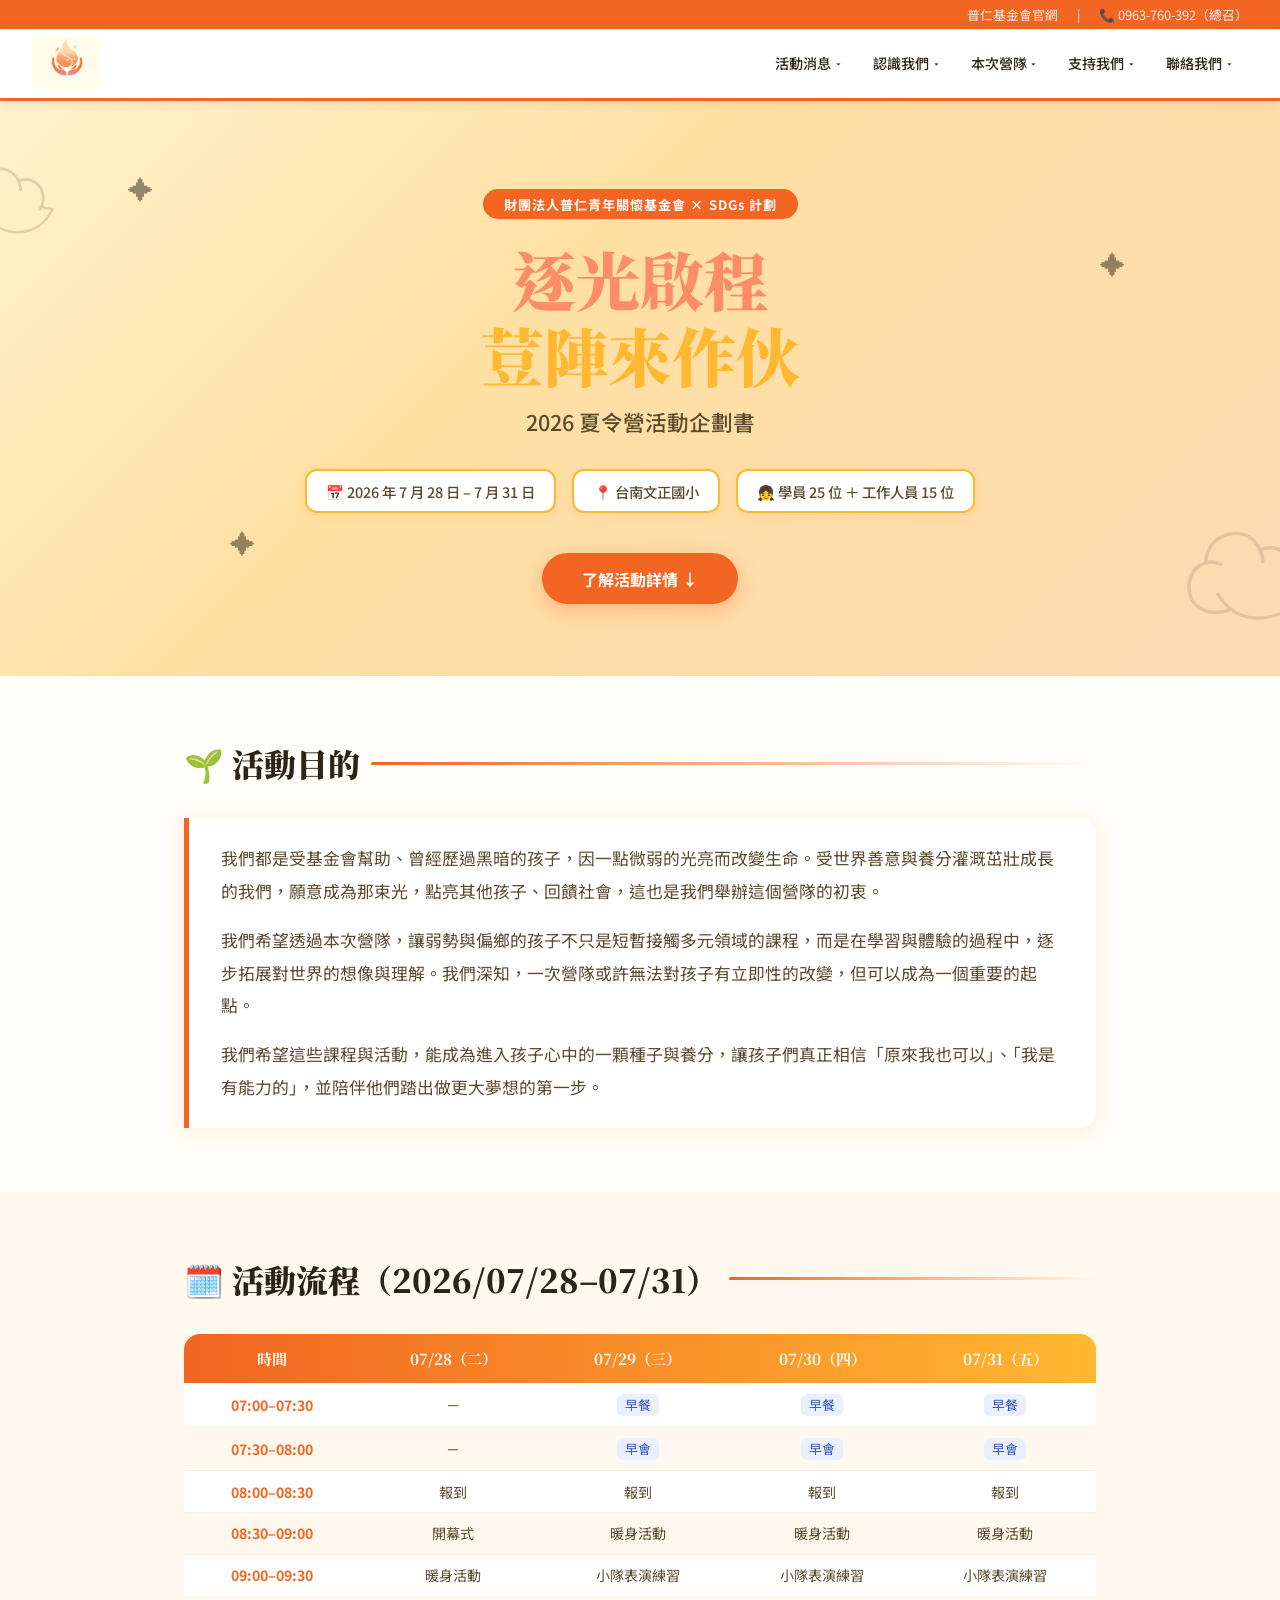
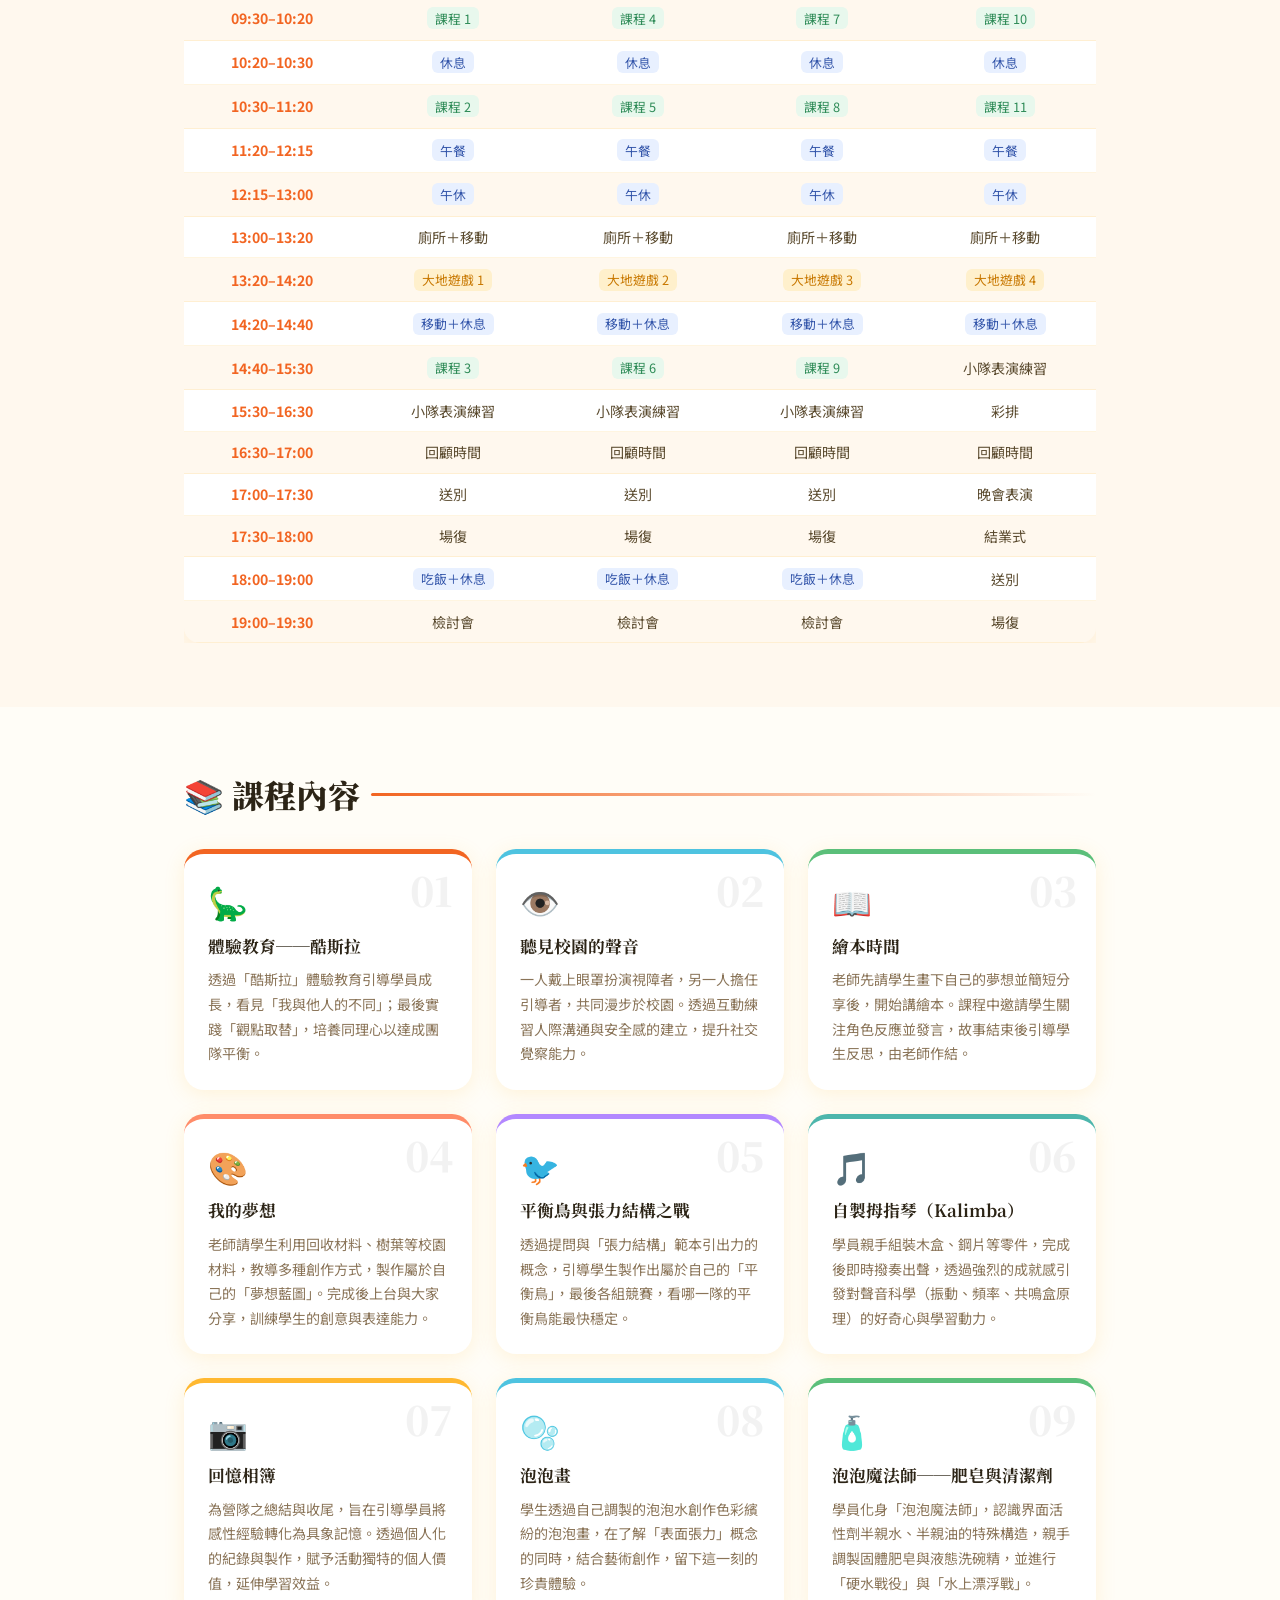
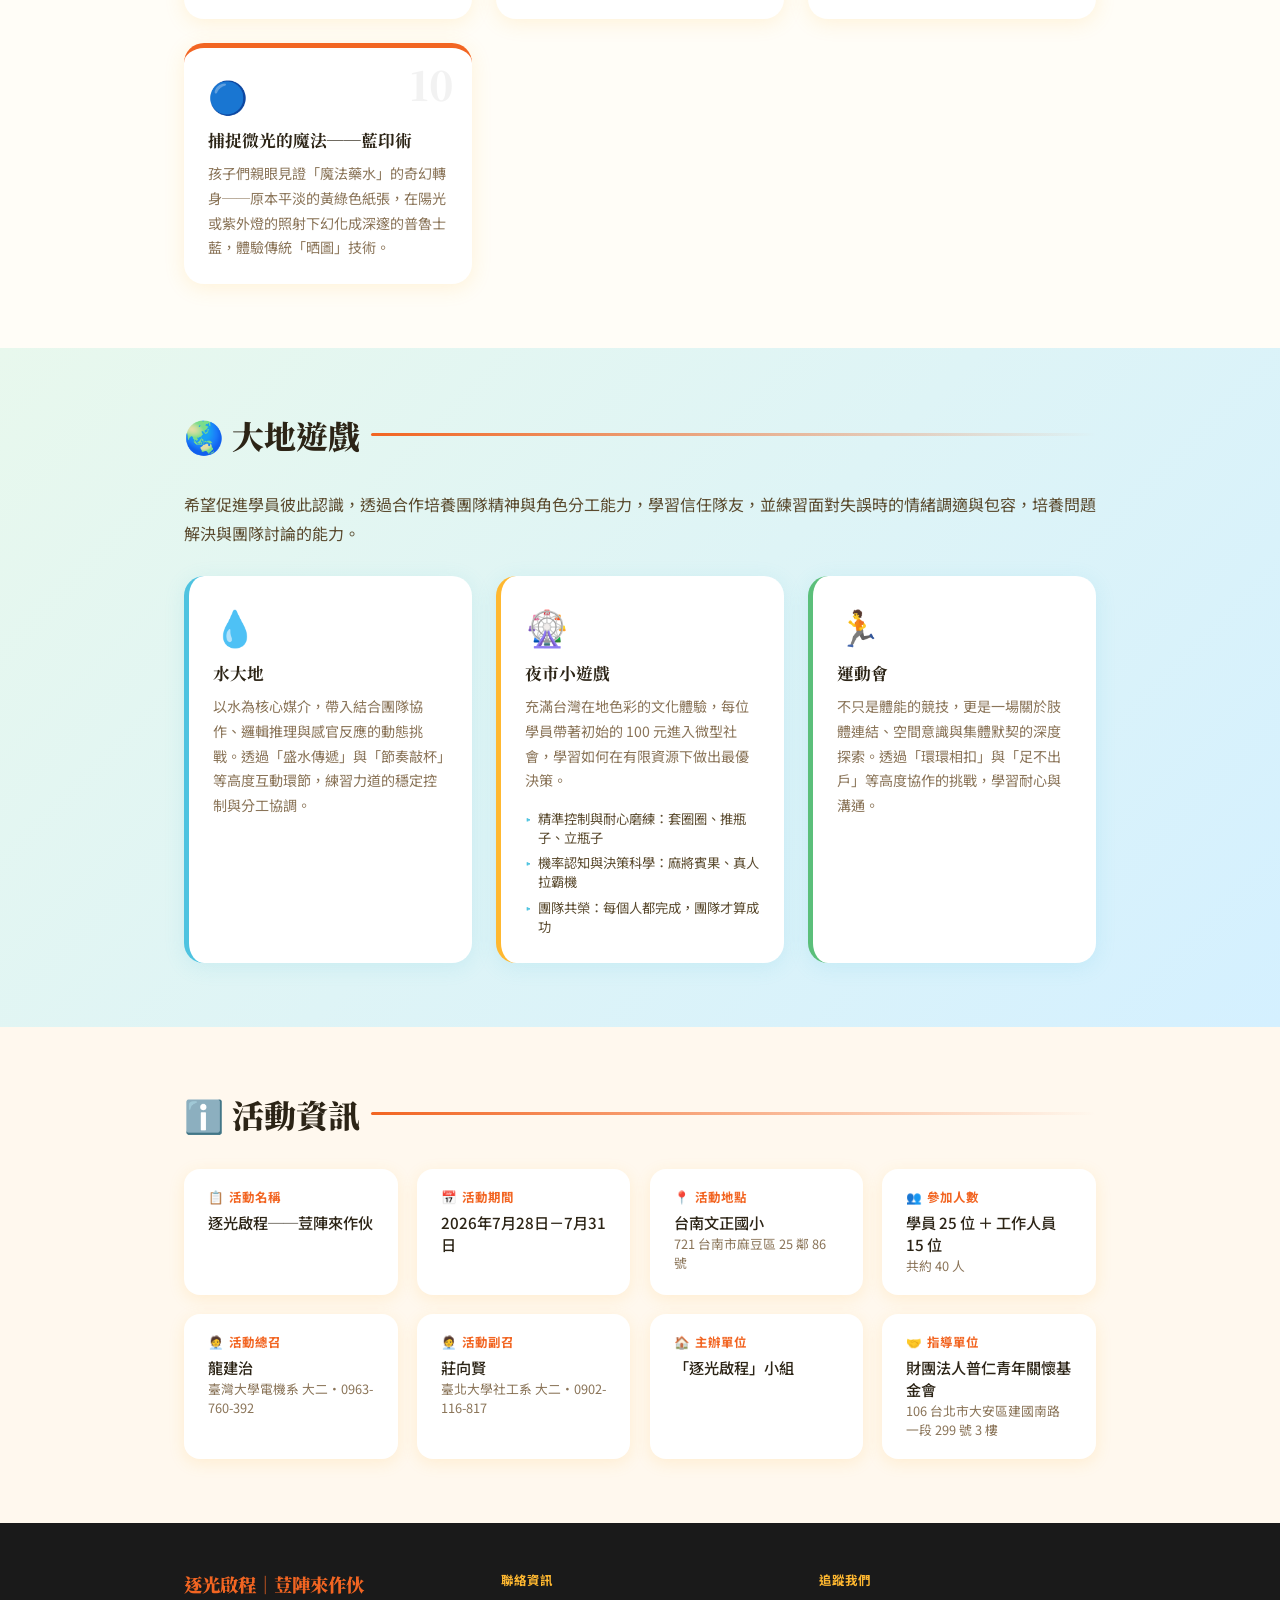
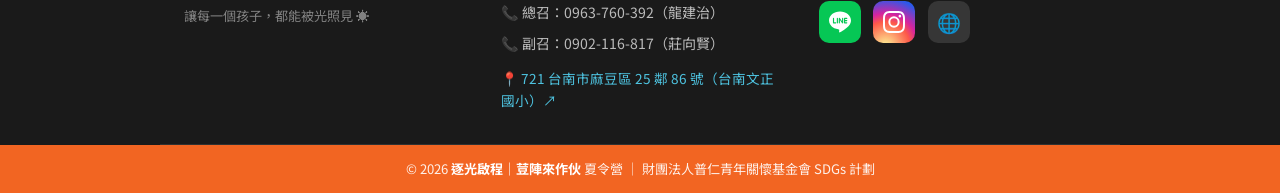
==== index.html @ fd245e62 "Update index.html" ====
<!DOCTYPE html>
<html lang="zh-TW">
<head>
  <meta charset="UTF-8" />
  <meta name="viewport" content="width=device-width, initial-scale=1.0" />
  <title>逐光啟程｜荳陣來作伙 夏令營 2026</title>
  <link href="https://fonts.googleapis.com/css2?family=Noto+Serif+TC:wght@400;700;900&family=Noto+Sans+TC:wght@400;500;700&display=swap" rel="stylesheet" />
  <style>
    :root {
      --sun: #FFB830;
      --sky: #4EC3E0;
      --leaf: #5BBF7A;
      --peach: #FF8C69;
      --puren-orange: #F26522;
      --puren-dark: #1A1A1A;
      --cream: #FFF8EE;
      --warm-white: #FFFDF7;
      --text-dark: #2C2416;
      --text-mid: #5A4A2E;
      --text-light: #8A7458;
      --shadow: rgba(255,184,48,.15);
    }
    *, *::before, *::after { box-sizing: border-box; margin: 0; padding: 0; }
    html { scroll-behavior: smooth; }
    body { font-family: 'Noto Sans TC', sans-serif; background: var(--cream); color: var(--text-dark); overflow-x: hidden; }

    /* TOP BAR */
    .top-bar {
      background: var(--puren-orange); padding: .3rem 2rem;
      display: flex; justify-content: flex-end; align-items: center;
      gap: 1.2rem; font-size: .8rem; color: rgba(255,255,255,.9);
    }
    .top-bar a { color: rgba(255,255,255,.9); text-decoration: none; }
    .top-bar a:hover { color: #fff; text-decoration: underline; }

    /* NAV */
    nav {
      position: sticky; top: 0; z-index: 200;
      background: rgba(255,255,255,.97); backdrop-filter: blur(8px);
      border-bottom: 3px solid var(--puren-orange);
      padding: 0 2rem;
      display: flex; align-items: center; justify-content: space-between;
      height: 72px; box-shadow: 0 2px 12px rgba(0,0,0,.08);
    }
    .nav-logo {
      display: flex; align-items: center; gap: .8rem;
      text-decoration: none; flex-shrink: 0;
    }
    .nav-logo img { height: 52px; width: auto; object-fit: contain; }
    .nav-logo-fallback {
      display: none; flex-direction: column;
    }
    .nav-logo-fallback .logo-main {
      font-family: 'Noto Serif TC', serif; font-weight: 900; font-size: 1rem;
      color: var(--puren-orange); line-height: 1.2;
    }
    .nav-logo-fallback .logo-sub { font-size: .7rem; color: var(--text-light); }

    .nav-menu { display: flex; list-style: none; gap: 0; height: 72px; }
    .nav-menu > li { position: relative; display: flex; align-items: center; }
    .nav-menu > li > a,
    .nav-menu > li > span {
      display: flex; align-items: center; gap: .3rem;
      padding: 0 1rem; height: 100%;
      text-decoration: none; color: var(--text-dark);
      font-size: .88rem; font-weight: 500; white-space: nowrap; cursor: pointer;
      transition: color .2s; border-bottom: 3px solid transparent; margin-bottom: -3px;
    }
    .nav-menu > li > a:hover,
    .nav-menu > li:hover > a,
    .nav-menu > li:hover > span { color: var(--puren-orange); border-bottom-color: var(--puren-orange); }
    .caret { font-size: .6rem; transition: transform .2s; }
    .nav-menu > li:hover > span .caret { transform: rotate(180deg); }

    .dropdown {
      position: absolute; top: 100%; left: 0;
      background: #fff; border-top: 3px solid var(--puren-orange);
      border-radius: 0 0 10px 10px;
      box-shadow: 0 8px 24px rgba(0,0,0,.12);
      min-width: 160px;
      opacity: 0; pointer-events: none;
      transform: translateY(-6px);
      transition: opacity .2s, transform .2s; z-index: 300;
    }
    .nav-menu > li:hover .dropdown { opacity: 1; pointer-events: auto; transform: translateY(0); }
    .dropdown a {
      display: block; padding: .7rem 1.2rem;
      font-size: .85rem; color: var(--text-mid);
      text-decoration: none; white-space: nowrap;
      border-left: 3px solid transparent;
      transition: background .15s, color .15s, border-color .15s;
    }
    .dropdown a:hover { background: #FFF3E8; color: var(--puren-orange); border-left-color: var(--puren-orange); }

    .hamburger { display: none; flex-direction: column; gap: 5px; cursor: pointer; padding: .5rem; }
    .hamburger span { display: block; width: 24px; height: 2px; background: var(--text-dark); border-radius: 2px; }

    /* HERO */
    .hero {
      position: relative; overflow: hidden;
      background: linear-gradient(135deg, #FFF3CC 0%, #FFE0A3 40%, #FFDAB3 100%);
      padding: 5.5rem 2rem 4.5rem; text-align: center;
    }
    .hero-deco { position: absolute; pointer-events: none; }
    .cloud-l { top: 1.5rem; left: -40px; font-size: 6rem; opacity: .15; animation: float 6s ease-in-out infinite; }
    .cloud-r { bottom: 1rem; right: -30px; font-size: 8rem; opacity: .12; animation: float 8s ease-in-out infinite reverse; }
    .star { position: absolute; font-size: 1.6rem; opacity: .5; pointer-events: none; }
    .star-1 { top: 12%; left: 10%; animation: twinkle 3s ease-in-out infinite; }
    .star-2 { top: 25%; right: 12%; animation: twinkle 4s ease-in-out infinite .8s; }
    .star-3 { bottom: 20%; left: 18%; animation: twinkle 3.5s ease-in-out infinite 1.5s; }
    @keyframes float { 0%,100%{transform:translateY(0)} 50%{transform:translateY(-16px)} }
    @keyframes twinkle { 0%,100%{opacity:.5;transform:scale(1)} 50%{opacity:1;transform:scale(1.3)} }

    .hero-badge {
      display: inline-block; background: var(--puren-orange); color: #fff;
      font-size: .82rem; font-weight: 700; padding: .35rem 1.3rem;
      border-radius: 999px; letter-spacing: .08em; margin-bottom: 1.3rem;
      animation: pop-in .6s cubic-bezier(.34,1.56,.64,1) both;
    }
    @keyframes pop-in { from{opacity:0;transform:scale(.7)} to{opacity:1;transform:scale(1)} }
    .hero h1 {
      font-family: 'Noto Serif TC', serif; font-weight: 900;
      font-size: clamp(2.2rem, 6vw, 4rem); color: var(--peach); line-height: 1.2;
      animation: slide-up .7s .15s cubic-bezier(.34,1.56,.64,1) both;
    }
    .hero h1 span { color: var(--sun); }
    .hero-sub {
      margin-top: .8rem; font-size: clamp(1rem, 2.5vw, 1.35rem);
      color: var(--text-mid); font-weight: 500;
      animation: slide-up .7s .3s cubic-bezier(.34,1.56,.64,1) both;
    }
    @keyframes slide-up { from{opacity:0;transform:translateY(24px)} to{opacity:1;transform:translateY(0)} }
    .hero-meta {
      margin-top: 2rem; display: flex; flex-wrap: wrap; gap: 1rem; justify-content: center;
      animation: slide-up .7s .45s cubic-bezier(.34,1.56,.64,1) both;
    }
    .meta-chip {
      background: #fff; border: 2px solid var(--sun); border-radius: 12px;
      padding: .6rem 1.2rem; display: flex; align-items: center; gap: .5rem;
      font-size: .9rem; font-weight: 500; color: var(--text-mid);
      box-shadow: 0 4px 12px var(--shadow);
    }
    .hero-cta { margin-top: 2.5rem; animation: slide-up .7s .6s cubic-bezier(.34,1.56,.64,1) both; }
    .btn-primary {
      display: inline-block; background: var(--puren-orange); color: #fff;
      font-weight: 700; font-size: 1rem; padding: .85rem 2.5rem;
      border-radius: 999px; text-decoration: none;
      box-shadow: 0 6px 20px rgba(242,101,34,.35);
      transition: transform .2s, box-shadow .2s;
    }
    .btn-primary:hover { transform: translateY(-3px); box-shadow: 0 10px 28px rgba(242,101,34,.45); }

    /* SECTIONS */
    section { position: relative; z-index: 1; }
    .section-inner { max-width: 960px; margin: 0 auto; padding: 4rem 1.5rem; }
    .section-title {
      font-family: 'Noto Serif TC', serif; font-weight: 900;
      font-size: clamp(1.4rem, 3.5vw, 2rem); color: var(--text-dark);
      display: flex; align-items: center; gap: .7rem; margin-bottom: 2rem;
    }
    .section-title::after {
      content: ''; flex: 1; height: 3px;
      background: linear-gradient(to right, var(--puren-orange), transparent);
      border-radius: 99px;
    }

    /* PURPOSE */
    .purpose-section { background: var(--warm-white); }
    .purpose-text {
      font-size: 1.05rem; line-height: 1.95; color: var(--text-mid);
      background: #fff; border-left: 5px solid var(--puren-orange);
      border-radius: 0 16px 16px 0; padding: 1.5rem 2rem;
      box-shadow: 0 4px 20px var(--shadow);
    }
    .purpose-text p + p { margin-top: 1rem; }

    /* SCHEDULE */
    .schedule-section { background: var(--cream); }
    .schedule-scroll { overflow-x: auto; }
    .schedule-table {
      width: 100%; border-collapse: separate; border-spacing: 0;
      border-radius: 16px; overflow: hidden;
      box-shadow: 0 4px 24px var(--shadow); min-width: 620px;
    }
    .schedule-table thead tr { background: linear-gradient(90deg, var(--puren-orange), var(--sun)); }
    .schedule-table thead th {
      padding: .9rem 1rem; color: #fff;
      font-family: 'Noto Serif TC', serif; font-weight: 700; font-size: .95rem; text-align: center;
    }
    .schedule-table tbody tr:nth-child(odd)  { background: #fff; }
    .schedule-table tbody tr:nth-child(even) { background: #FFF8EE; }
    .schedule-table tbody tr:hover { background: #FFF0D0; transition: background .2s; }
    .schedule-table td {
      padding: .65rem 1rem; font-size: .88rem; color: var(--text-mid);
      text-align: center; border-bottom: 1px solid rgba(255,184,48,.15);
    }
    .schedule-table td:first-child { font-weight: 700; color: var(--puren-orange); white-space: nowrap; }
    .tag-course { display:inline-block; background:#E8F8ED; color:#2E8B57; border-radius:6px; padding:.1rem .5rem; font-size:.8rem; }
    .tag-game   { display:inline-block; background:#FFF0CC; color:#C87800; border-radius:6px; padding:.1rem .5rem; font-size:.8rem; }
    .tag-rest   { display:inline-block; background:#E8F0FF; color:#3355AA; border-radius:6px; padding:.1rem .5rem; font-size:.8rem; }

    /* COURSES */
    .courses-section { background: var(--warm-white); }
    .courses-grid { display: grid; grid-template-columns: repeat(auto-fill, minmax(280px, 1fr)); gap: 1.5rem; }
    .course-card {
      background: #fff; border-radius: 20px; padding: 1.5rem;
      box-shadow: 0 4px 20px var(--shadow); border-top: 5px solid var(--sun);
      transition: transform .25s, box-shadow .25s; position: relative; overflow: hidden;
    }
    .course-card:hover { transform: translateY(-6px); box-shadow: 0 12px 32px rgba(255,184,48,.25); }
    .course-card:nth-child(1)  { border-top-color: var(--puren-orange); }
    .course-card:nth-child(2)  { border-top-color: var(--sky); }
    .course-card:nth-child(3)  { border-top-color: var(--leaf); }
    .course-card:nth-child(4)  { border-top-color: var(--peach); }
    .course-card:nth-child(5)  { border-top-color: #B388FF; }
    .course-card:nth-child(6)  { border-top-color: #4DB6AC; }
    .course-card:nth-child(7)  { border-top-color: var(--sun); }
    .course-card:nth-child(8)  { border-top-color: var(--sky); }
    .course-card:nth-child(9)  { border-top-color: var(--leaf); }
    .course-card:nth-child(10) { border-top-color: var(--puren-orange); }
    .course-number { position:absolute; top:1rem; right:1.2rem; font-family:'Noto Serif TC',serif; font-weight:900; font-size:2.5rem; color:rgba(0,0,0,.05); line-height:1; }
    .course-emoji { font-size: 2rem; margin-bottom: .6rem; }
    .course-card h3 { font-family:'Noto Serif TC',serif; font-weight:700; font-size:1.05rem; color:var(--text-dark); margin-bottom:.6rem; }
    .course-card p  { font-size:.88rem; line-height:1.75; color:var(--text-light); }

    /* GAMES */
    .games-section { background: linear-gradient(135deg, #E8F8ED 0%, #D4F0FF 100%); }
    .games-grid { display: grid; grid-template-columns: repeat(auto-fill, minmax(280px,1fr)); gap: 1.5rem; }
    .game-card {
      background: #fff; border-radius: 20px; padding: 1.5rem;
      box-shadow: 0 4px 20px rgba(78,195,224,.15);
      border-left: 5px solid var(--sky); transition: transform .25s;
    }
    .game-card:nth-child(2) { border-left-color: var(--sun); }
    .game-card:nth-child(3) { border-left-color: var(--leaf); }
    .game-card:hover { transform: translateY(-5px); }
    .game-emoji { font-size: 2.2rem; margin-bottom: .6rem; }
    .game-card h3 { font-family:'Noto Serif TC',serif; font-weight:700; font-size:1.05rem; color:var(--text-dark); margin-bottom:.6rem; }
    .game-card p  { font-size:.88rem; line-height:1.75; color:var(--text-light); }
    .game-bullets { margin-top:.8rem; list-style:none; }
    .game-bullets li { font-size:.83rem; color:var(--text-mid); padding:.2rem 0; display:flex; align-items:flex-start; gap:.4rem; }
    .game-bullets li::before { content:'▸'; color:var(--sky); flex-shrink:0; }

    /* INFO */
    .info-section { background: var(--cream); }
    .info-grid { display: grid; grid-template-columns: repeat(auto-fill, minmax(200px,1fr)); gap: 1.2rem; }
    .info-card { background:#fff; border-radius:16px; padding:1.2rem 1.5rem; box-shadow:0 4px 16px var(--shadow); display:flex; flex-direction:column; gap:.3rem; }
    .info-label { font-size:.78rem; font-weight:700; letter-spacing:.08em; color:var(--puren-orange); }
    .info-value { font-size:.95rem; color:var(--text-dark); font-weight:500; }
    .info-value small { color:var(--text-light); display:block; font-size:.8rem; font-weight:400; margin-top:.1rem; }

    /* FOOTER */
    footer {
      background: var(--puren-dark);
      color: rgba(255,255,255,.7);
      font-size: .88rem;
    }
    .footer-main {
      max-width: 960px; margin: 0 auto;
      padding: 3rem 1.5rem 2rem;
      display: grid;
      grid-template-columns: 1fr 1fr 1fr;
      gap: 2.5rem;
      align-items: start;
    }
    .footer-logo-text {
      font-family: 'Noto Serif TC', serif; font-weight: 900;
      font-size: 1.15rem; color: var(--puren-orange);
      display: block; margin-bottom: .5rem;
    }
    .footer-tagline { color: rgba(255,255,255,.45); font-size: .82rem; line-height: 1.7; }
    .footer-section-label {
      font-weight: 700; letter-spacing: .08em;
      color: var(--sun); font-size: .78rem;
      margin-bottom: .8rem; text-transform: uppercase;
    }
    .footer-contact p { margin-bottom: .4rem; line-height: 1.7; }
    .footer-map-link {
      display: inline-block; margin-top: .4rem;
      color: var(--sky); text-decoration: none;
      font-size: .85rem; line-height: 1.6;
      transition: color .2s;
    }
    .footer-map-link:hover { color: #fff; text-decoration: underline; }
    .footer-socials { display: flex; gap: .8rem; flex-wrap: wrap; }
    .social-btn {
      width: 42px; height: 42px; border-radius: 10px;
      display: flex; align-items: center; justify-content: center;
      text-decoration: none; font-size: 1.3rem;
      transition: transform .2s, opacity .2s;
    }
    .social-btn:hover { transform: translateY(-3px); opacity: .85; }
    .social-btn svg { width: 22px; height: 22px; }
    .social-btn.line { background: #06C755; color: #fff; }
    .social-btn.ig   { background: radial-gradient(circle at 30% 107%, #fdf497 0%, #fd5949 45%, #d6249f 60%, #285AEB 90%); color: #fff; }
    .social-btn.web  { background: rgba(255,255,255,.12); color: rgba(255,255,255,.8); font-size: 1.2rem; }
    .footer-divider {
      border: none; border-top: 1px solid rgba(255,255,255,.1);
      max-width: 960px; margin: 0 auto;
    }
    .footer-copy {
      background: var(--puren-orange);
      color: rgba(255,255,255,.9);
      text-align: center; padding: .9rem 1rem;
      font-size: .82rem;
    }
    .footer-copy strong { color: #fff; }

    /* REVEAL */
    .reveal { opacity:0; transform:translateY(30px); transition:opacity .6s ease, transform .6s ease; }
    .reveal.visible { opacity:1; transform:none; }

    /* MOBILE */
    @media (max-width: 768px) {
      .nav-menu { display: none; }
      .hamburger { display: flex; }
      .top-bar { display: none; }
      .nav-menu > li.open > .dropdown {
        opacity: 1; pointer-events: auto; transform: translateY(0);
        position: static; box-shadow: none;
        background: #FFF8EE; border-radius: 8px; margin: .3rem 0;
      }
      .nav-menu > li > span { cursor: pointer; width: 100%; padding: .5rem 0; }
      .footer-main { grid-template-columns: 1fr; gap: 1.8rem; }
    }
    @media (max-width: 480px) {
      .hero { padding: 3rem 1.2rem 2.5rem; }
    }

    /* ===== LOGO INTRO OVERLAY ===== */
    #logo-intro {
      position: fixed; inset: 0; z-index: 9999;
      background: #FFF8EE;
      display: flex; align-items: center; justify-content: center;
      overflow: hidden;
      pointer-events: all;
    }
    #logo-intro.done {
      animation: intro-fade-out 0.5s ease forwards;
      pointer-events: none;
    }
    @keyframes intro-fade-out { to { opacity: 0; visibility: hidden; } }
    #logo-intro .intro-logo {
      width: min(360px, 65vw);
      animation: logo-swipe 2s cubic-bezier(0.22, 1, 0.36, 1) forwards;
      will-change: transform, opacity;
    }
    @keyframes logo-swipe {
      0%   { transform: translateX(-130vw) rotate(-6deg) scale(0.9); opacity: 0; }
      30%  { transform: translateX(0)      rotate(0deg)  scale(1);   opacity: 1; }
      70%  { transform: translateX(0)      rotate(0deg)  scale(1);   opacity: 1; }
      100% { transform: translateX(130vw)  rotate(4deg)  scale(0.9); opacity: 0; }
    }
    #logo-intro::after {
      content: "";
      position: absolute; top: 0; left: -60%;
      width: 35%; height: 100%;
      background: linear-gradient(105deg, transparent 35%, rgba(255,255,255,0.75) 50%, transparent 65%);
      animation: streak 2s ease forwards;
      pointer-events: none;
    }
    @keyframes streak {
      0%   { transform: translateX(-10%); opacity: 0; }
      25%  { opacity: 1; }
      75%  { opacity: 1; }
      100% { transform: translateX(320%); opacity: 0; }
    }
  </style>
</head>
<body>
<div id="logo-intro" aria-hidden="true"><img class="intro-logo" src="有底色無字.png" alt="Logo" /></div>

<!-- TOP BAR -->
<div class="top-bar">
  <a href="https://www.you-care.org.tw/" target="_blank">普仁基金會官網</a>
  <span>|</span>
  <span>📞 0963-760-392（總召）</span>
</div>

<!-- NAV -->
<nav>
  <a href="index.html" class="nav-logo">
    <img
      src="有底色無字.png"
      alt="普仁青年關懷基金會"
      onerror="this.style.display='none'; document.querySelector('.nav-logo-fallback').style.display='flex';"
    />
    <div class="nav-logo-fallback">
      <span class="logo-main">逐光啟程｜荳陣來作伙</span>
      <span class="logo-sub">普仁青年關懷基金會 SDGs 計劃</span>
    </div>
  </a>

  <div class="hamburger" onclick="toggleMenu()">
    <span></span><span></span><span></span>
  </div>

  <ul class="nav-menu" id="navMenu">
    <li>
      <span>活動消息 <span class="caret">▾</span></span>
      <div class="dropdown">
        <a href="#" target="_blank">最新消息</a>
      </div>
    </li>
    <li>
      <span>認識我們 <span class="caret">▾</span></span>
      <div class="dropdown">
        <a href="history.html" style="margin:0 10px;">緣起沿革</a>
        <a href="organization.html" style="margin:0 10px;">組織職掌</a>
        <a href="member.html" style="margin:0 10px;">成員</a>
        <a href="achievements.html" style="margin:0 10px;">歷年成果</a>
      </div>
    </li>
    <li>
      <span>本次營隊 <span class="caret">▾</span></span>
      <div class="dropdown">
        <a href="#purpose">活動目的</a>
        <a href="#schedule">活動流程</a>
        <a href="#courses">課程內容</a>
        <a href="#games">大地遊戲</a>
      </div>
    </li>
    <li>
      <span>支持我們 <span class="caret">▾</span></span>
      <div class="dropdown">
        <a href="#" target="_blank">捐款方式</a>
        <a href="#">線上捐款</a>
        <a href="#">捐贈發票</a>
      </div>
    </li>
    <li>
      <span>聯絡我們 <span class="caret">▾</span></span>
      <div class="dropdown">
        <a href="https://lin.ee/nWMiqPr" target="_blank">Line客服</a>
        <a href="https://www.instagram.com/beyond__the__light/" target="_blank">instagram</a>
      </div>
    </li>
  </ul>
</nav>

<!-- HERO -->
<section class="hero">
  <span class="hero-deco cloud-l">☁️</span>
  <span class="hero-deco cloud-r">☁️</span>
  <span class="star star-1">✦</span>
  <span class="star star-2">✦</span>
  <span class="star star-3">✦</span>
  <div class="hero-badge">財團法人普仁青年關懷基金會 × SDGs 計劃</div>
  <h1>逐光啟程<br/><span>荳陣來作伙</span></h1>
  <p class="hero-sub">2026 夏令營活動企劃書</p>
  <div class="hero-meta">
    <div class="meta-chip">📅 2026 年 7 月 28 日 – 7 月 31 日</div>
    <div class="meta-chip">📍 台南文正國小</div>
    <div class="meta-chip">👧 學員 25 位 ＋ 工作人員 15 位</div>
  </div>
  <div class="hero-cta">
    <a href="#purpose" class="btn-primary">了解活動詳情 ↓</a>
  </div>
</section>

<!-- PURPOSE -->
<section class="purpose-section" id="purpose">
  <div class="section-inner">
    <h2 class="section-title reveal">🌱 活動目的</h2>
    <div class="purpose-text reveal">
      <p>我們都是受基金會幫助、曾經歷過黑暗的孩子，因一點微弱的光亮而改變生命。受世界善意與養分灌溉茁壯成長的我們，願意成為那束光，點亮其他孩子、回饋社會，這也是我們舉辦這個營隊的初衷。</p>
      <p>我們希望透過本次營隊，讓弱勢與偏鄉的孩子不只是短暫接觸多元領域的課程，而是在學習與體驗的過程中，逐步拓展對世界的想像與理解。我們深知，一次營隊或許無法對孩子有立即性的改變，但可以成為一個重要的起點。</p>
      <p>我們希望這些課程與活動，能成為進入孩子心中的一顆種子與養分，讓孩子們真正相信「原來我也可以」、「我是有能力的」，並陪伴他們踏出做更大夢想的第一步。</p>
    </div>
  </div>
</section>

<!-- SCHEDULE -->
<section class="schedule-section" id="schedule">
  <div class="section-inner">
    <h2 class="section-title reveal">🗓️ 活動流程（2026/07/28–07/31）</h2>
    <div class="schedule-scroll reveal">
      <table class="schedule-table">
        <thead>
          <tr>
            <th>時間</th><th>07/28（二）</th><th>07/29（三）</th><th>07/30（四）</th><th>07/31（五）</th>
          </tr>
        </thead>
        <tbody>
          <tr><td>07:00–07:30</td><td>－</td><td><span class="tag-rest">早餐</span></td><td><span class="tag-rest">早餐</span></td><td><span class="tag-rest">早餐</span></td></tr>
          <tr><td>07:30–08:00</td><td>－</td><td><span class="tag-rest">早會</span></td><td><span class="tag-rest">早會</span></td><td><span class="tag-rest">早會</span></td></tr>
          <tr><td>08:00–08:30</td><td>報到</td><td>報到</td><td>報到</td><td>報到</td></tr>
          <tr><td>08:30–09:00</td><td>開幕式</td><td>暖身活動</td><td>暖身活動</td><td>暖身活動</td></tr>
          <tr><td>09:00–09:30</td><td>暖身活動</td><td>小隊表演練習</td><td>小隊表演練習</td><td>小隊表演練習</td></tr>
          <tr><td>09:30–10:20</td><td><span class="tag-course">課程 1</span></td><td><span class="tag-course">課程 4</span></td><td><span class="tag-course">課程 7</span></td><td><span class="tag-course">課程 10</span></td></tr>
          <tr><td>10:20–10:30</td><td><span class="tag-rest">休息</span></td><td><span class="tag-rest">休息</span></td><td><span class="tag-rest">休息</span></td><td><span class="tag-rest">休息</span></td></tr>
          <tr><td>10:30–11:20</td><td><span class="tag-course">課程 2</span></td><td><span class="tag-course">課程 5</span></td><td><span class="tag-course">課程 8</span></td><td><span class="tag-course">課程 11</span></td></tr>
          <tr><td>11:20–12:15</td><td><span class="tag-rest">午餐</span></td><td><span class="tag-rest">午餐</span></td><td><span class="tag-rest">午餐</span></td><td><span class="tag-rest">午餐</span></td></tr>
          <tr><td>12:15–13:00</td><td><span class="tag-rest">午休</span></td><td><span class="tag-rest">午休</span></td><td><span class="tag-rest">午休</span></td><td><span class="tag-rest">午休</span></td></tr>
          <tr><td>13:00–13:20</td><td>廁所＋移動</td><td>廁所＋移動</td><td>廁所＋移動</td><td>廁所＋移動</td></tr>
          <tr><td>13:20–14:20</td><td><span class="tag-game">大地遊戲 1</span></td><td><span class="tag-game">大地遊戲 2</span></td><td><span class="tag-game">大地遊戲 3</span></td><td><span class="tag-game">大地遊戲 4</span></td></tr>
          <tr><td>14:20–14:40</td><td><span class="tag-rest">移動＋休息</span></td><td><span class="tag-rest">移動＋休息</span></td><td><span class="tag-rest">移動＋休息</span></td><td><span class="tag-rest">移動＋休息</span></td></tr>
          <tr><td>14:40–15:30</td><td><span class="tag-course">課程 3</span></td><td><span class="tag-course">課程 6</span></td><td><span class="tag-course">課程 9</span></td><td>小隊表演練習</td></tr>
          <tr><td>15:30–16:30</td><td>小隊表演練習</td><td>小隊表演練習</td><td>小隊表演練習</td><td>彩排</td></tr>
          <tr><td>16:30–17:00</td><td>回顧時間</td><td>回顧時間</td><td>回顧時間</td><td>回顧時間</td></tr>
          <tr><td>17:00–17:30</td><td>送別</td><td>送別</td><td>送別</td><td>晚會表演</td></tr>
          <tr><td>17:30–18:00</td><td>場復</td><td>場復</td><td>場復</td><td>結業式</td></tr>
          <tr><td>18:00–19:00</td><td><span class="tag-rest">吃飯＋休息</span></td><td><span class="tag-rest">吃飯＋休息</span></td><td><span class="tag-rest">吃飯＋休息</span></td><td>送別</td></tr>
          <tr><td>19:00–19:30</td><td>檢討會</td><td>檢討會</td><td>檢討會</td><td>場復</td></tr>
        </tbody>
      </table>
    </div>
  </div>
</section>

<!-- COURSES -->
<section class="courses-section" id="courses">
  <div class="section-inner">
    <h2 class="section-title reveal">📚 課程內容</h2>
    <div class="courses-grid">
      <div class="course-card reveal"><div class="course-number">01</div><div class="course-emoji">🦕</div><h3>體驗教育──酷斯拉</h3><p>透過「酷斯拉」體驗教育引導學員成長，看見「我與他人的不同」；最後實踐「觀點取替」，培養同理心以達成團隊平衡。</p></div>
      <div class="course-card reveal"><div class="course-number">02</div><div class="course-emoji">👁️</div><h3>聽見校園的聲音</h3><p>一人戴上眼罩扮演視障者，另一人擔任引導者，共同漫步於校園。透過互動練習人際溝通與安全感的建立，提升社交覺察能力。</p></div>
      <div class="course-card reveal"><div class="course-number">03</div><div class="course-emoji">📖</div><h3>繪本時間</h3><p>老師先請學生畫下自己的夢想並簡短分享後，開始講繪本。課程中邀請學生關注角色反應並發言，故事結束後引導學生反思，由老師作結。</p></div>
      <div class="course-card reveal"><div class="course-number">04</div><div class="course-emoji">🎨</div><h3>我的夢想</h3><p>老師請學生利用回收材料、樹葉等校園材料，教導多種創作方式，製作屬於自己的「夢想藍圖」。完成後上台與大家分享，訓練學生的創意與表達能力。</p></div>
      <div class="course-card reveal"><div class="course-number">05</div><div class="course-emoji">🐦</div><h3>平衡鳥與張力結構之戰</h3><p>透過提問與「張力結構」範本引出力的概念，引導學生製作出屬於自己的「平衡鳥」，最後各組競賽，看哪一隊的平衡鳥能最快穩定。</p></div>
      <div class="course-card reveal"><div class="course-number">06</div><div class="course-emoji">🎵</div><h3>自製拇指琴（Kalimba）</h3><p>學員親手組裝木盒、鋼片等零件，完成後即時撥奏出聲，透過強烈的成就感引發對聲音科學（振動、頻率、共鳴盒原理）的好奇心與學習動力。</p></div>
      <div class="course-card reveal"><div class="course-number">07</div><div class="course-emoji">📷</div><h3>回憶相簿</h3><p>為營隊之總結與收尾，旨在引導學員將感性經驗轉化為具象記憶。透過個人化的紀錄與製作，賦予活動獨特的個人價值，延伸學習效益。</p></div>
      <div class="course-card reveal"><div class="course-number">08</div><div class="course-emoji">🫧</div><h3>泡泡畫</h3><p>學生透過自己調製的泡泡水創作色彩繽紛的泡泡畫，在了解「表面張力」概念的同時，結合藝術創作，留下這一刻的珍貴體驗。</p></div>
      <div class="course-card reveal"><div class="course-number">09</div><div class="course-emoji">🧴</div><h3>泡泡魔法師──肥皂與清潔劑</h3><p>學員化身「泡泡魔法師」，認識界面活性劑半親水、半親油的特殊構造，親手調製固體肥皂與液態洗碗精，並進行「硬水戰役」與「水上漂浮戰」。</p></div>
      <div class="course-card reveal"><div class="course-number">10</div><div class="course-emoji">🔵</div><h3>捕捉微光的魔法──藍印術</h3><p>孩子們親眼見證「魔法藥水」的奇幻轉身──原本平淡的黃綠色紙張，在陽光或紫外燈的照射下幻化成深邃的普魯士藍，體驗傳統「晒圖」技術。</p></div>
    </div>
  </div>
</section>

<!-- GAMES -->
<section class="games-section" id="games">
  <div class="section-inner">
    <h2 class="section-title reveal">🌏 大地遊戲</h2>
    <p class="reveal" style="color:var(--text-mid);margin-bottom:1.8rem;line-height:1.8;">希望促進學員彼此認識，透過合作培養團隊精神與角色分工能力，學習信任隊友，並練習面對失誤時的情緒調適與包容，培養問題解決與團隊討論的能力。</p>
    <div class="games-grid">
      <div class="game-card reveal"><div class="game-emoji">💧</div><h3>水大地</h3><p>以水為核心媒介，帶入結合團隊協作、邏輯推理與感官反應的動態挑戰。透過「盛水傳遞」與「節奏敲杯」等高度互動環節，練習力道的穩定控制與分工協調。</p></div>
      <div class="game-card reveal"><div class="game-emoji">🎡</div><h3>夜市小遊戲</h3><p>充滿台灣在地色彩的文化體驗，每位學員帶著初始的 100 元進入微型社會，學習如何在有限資源下做出最優決策。</p><ul class="game-bullets"><li>精準控制與耐心磨練：套圈圈、推瓶子、立瓶子</li><li>機率認知與決策科學：麻將賓果、真人拉霸機</li><li>團隊共榮：每個人都完成，團隊才算成功</li></ul></div>
      <div class="game-card reveal"><div class="game-emoji">🏃</div><h3>運動會</h3><p>不只是體能的競技，更是一場關於肢體連結、空間意識與集體默契的深度探索。透過「環環相扣」與「足不出戶」等高度協作的挑戰，學習耐心與溝通。</p></div>
    </div>
  </div>
</section>

<!-- INFO -->
<section class="info-section" id="info">
  <div class="section-inner">
    <h2 class="section-title reveal">ℹ️ 活動資訊</h2>
    <div class="info-grid reveal">
      <div class="info-card"><div class="info-label">📋 活動名稱</div><div class="info-value">逐光啟程──荳陣來作伙</div></div>
      <div class="info-card"><div class="info-label">📅 活動期間</div><div class="info-value">2026年7月28日－7月31日</div></div>
      <div class="info-card"><div class="info-label">📍 活動地點</div><div class="info-value">台南文正國小<small>721 台南市麻豆區 25 鄰 86 號</small></div></div>
      <div class="info-card"><div class="info-label">👥 參加人數</div><div class="info-value">學員 25 位 ＋ 工作人員 15 位<small>共約 40 人</small></div></div>
      <div class="info-card"><div class="info-label">🧑‍💼 活動總召</div><div class="info-value">龍建治<small>臺灣大學電機系 大二・0963-760-392</small></div></div>
      <div class="info-card"><div class="info-label">🧑‍💼 活動副召</div><div class="info-value">莊向賢<small>臺北大學社工系 大二・0902-116-817</small></div></div>
      <div class="info-card"><div class="info-label">🏠 主辦單位</div><div class="info-value">「逐光啟程」小組</div></div>
      <div class="info-card"><div class="info-label">🤝 指導單位</div><div class="info-value">財團法人普仁青年關懷基金會<small>106 台北市大安區建國南路一段 299 號 3 樓</small></div></div>
    </div>
  </div>
</section>

<!-- FOOTER -->
<footer>
  <div class="footer-main">
    <div class="footer-brand">
      <span class="footer-logo-text">逐光啟程｜荳陣來作伙</span>
      <p class="footer-tagline">讓每一個孩子，都能被光照見 ☀️</p>
    </div>

    <div class="footer-contact">
      <div class="footer-section-label">聯絡資訊</div>
      <p>📞 總召：0963-760-392（龍建治）</p>
      <p>📞 副召：0902-116-817（莊向賢）</p>
      <a
        class="footer-map-link"
        href="https://maps.google.com/?q=721台南市麻豆區25鄰86號"
        target="_blank"
      >
        📍 721 台南市麻豆區 25 鄰 86 號（台南文正國小）↗
      </a>
    </div>

    <div class="footer-social-block">
      <div class="footer-section-label">追蹤我們</div>
      <div class="footer-socials">
        <a href="https://lin.ee/nWMiqPr" target="_blank" class="social-btn line" aria-label="LINE">
          <svg viewBox="0 0 24 24" fill="currentColor"><path d="M19.365 9.863c.349 0 .63.285.63.631 0 .345-.281.63-.63.63H17.61v1.125h1.755c.349 0 .63.283.63.63 0 .344-.281.629-.63.629h-2.386c-.345 0-.627-.285-.627-.629V8.108c0-.345.282-.63.627-.63h2.386c.349 0 .63.285.63.63 0 .349-.281.63-.63.63H17.61v1.125h1.755zm-3.855 3.016c0 .27-.174.51-.432.596-.064.021-.133.031-.199.031-.211 0-.391-.09-.51-.25l-2.443-3.317v2.94c0 .344-.279.629-.631.629-.346 0-.626-.285-.626-.629V8.108c0-.27.173-.51.43-.595.06-.023.136-.033.194-.033.195 0 .375.104.495.254l2.462 3.33V8.108c0-.345.282-.63.63-.63.345 0 .63.285.63.63v4.771zm-5.741 0c0 .344-.282.629-.631.629-.345 0-.627-.285-.627-.629V8.108c0-.345.282-.63.627-.63.349 0 .631.285.631.63v4.771zm-2.466.629H4.917c-.345 0-.63-.285-.63-.629V8.108c0-.345.285-.63.63-.63.348 0 .63.285.63.63v4.141h1.756c.348 0 .629.283.629.63 0 .344-.281.629-.629.629M24 10.314C24 4.943 18.615.572 12 .572S0 4.943 0 10.314c0 4.811 4.27 8.842 10.035 9.608.391.082.923.258 1.058.59.12.301.079.766.038 1.08l-.164 1.02c-.045.301-.24 1.186 1.049.645 1.291-.539 6.916-4.078 9.436-6.975C23.176 14.393 24 12.458 24 10.314"/></svg>
        </a>
        <a href="https://www.instagram.com/beyond__the__light/" target="_blank" class="social-btn ig" aria-label="Instagram">
          <svg viewBox="0 0 24 24" fill="currentColor"><path d="M12 2.163c3.204 0 3.584.012 4.85.07 3.252.148 4.771 1.691 4.919 4.919.058 1.265.069 1.645.069 4.849 0 3.205-.012 3.584-.069 4.849-.149 3.225-1.664 4.771-4.919 4.919-1.266.058-1.644.07-4.85.07-3.204 0-3.584-.012-4.849-.07-3.26-.149-4.771-1.699-4.919-4.92-.058-1.265-.07-1.644-.07-4.849 0-3.204.013-3.583.07-4.849.149-3.227 1.664-4.771 4.919-4.919 1.266-.057 1.645-.069 4.849-.069zM12 0C8.741 0 8.333.014 7.053.072 2.695.272.273 2.69.073 7.052.014 8.333 0 8.741 0 12c0 3.259.014 3.668.072 4.948.2 4.358 2.618 6.78 6.98 6.98C8.333 23.986 8.741 24 12 24c3.259 0 3.668-.014 4.948-.072 4.354-.2 6.782-2.618 6.979-6.98.059-1.28.073-1.689.073-4.948 0-3.259-.014-3.667-.072-4.947-.196-4.354-2.617-6.78-6.979-6.98C15.668.014 15.259 0 12 0zm0 5.838a6.162 6.162 0 100 12.324 6.162 6.162 0 000-12.324zM12 16a4 4 0 110-8 4 4 0 010 8zm6.406-11.845a1.44 1.44 0 100 2.881 1.44 1.44 0 000-2.881z"/></svg>
        </a>
        <a href="https://www.you-care.org.tw/" target="_blank" class="social-btn web" aria-label="普仁官網">
          🌐
        </a>
      </div>
    </div>
  </div>

  <hr class="footer-divider" />

  <div class="footer-copy">
    © 2026 <strong>逐光啟程｜荳陣來作伙</strong> 夏令營 ｜ 財團法人普仁青年關懷基金會 SDGs 計劃
  </div>
</footer>

<script>
  // Scroll reveal
  const observer = new IntersectionObserver((entries) => {
    entries.forEach(e => { if (e.isIntersecting) { e.target.classList.add('visible'); observer.unobserve(e.target); } });
  }, { threshold: 0.1 });
  document.querySelectorAll('.reveal').forEach(el => observer.observe(el));

  // Mobile hamburger
  let menuOpen = false;
  function toggleMenu() {
    const menu = document.getElementById('navMenu');
    menuOpen = !menuOpen;
    if (menuOpen) {
      Object.assign(menu.style, {
        display:'flex', flexDirection:'column', position:'absolute',
        top:'72px', left:'0', right:'0', background:'#fff',
        padding:'1rem', borderBottom:'3px solid #F26522',
        boxShadow:'0 8px 24px rgba(0,0,0,.1)', height:'auto', zIndex:'300'
      });
    } else {
      menu.style.display = 'none';
      document.querySelectorAll('.nav-menu > li').forEach(li => li.classList.remove('open'));
    }
  }

  // Mobile dropdown toggle
  document.querySelectorAll('.nav-menu > li > span').forEach(span => {
    span.addEventListener('click', function(e) {
      if (window.innerWidth > 768) return;
      const li = this.closest('li');
      const isOpen = li.classList.contains('open');
      document.querySelectorAll('.nav-menu > li').forEach(el => el.classList.remove('open'));
      if (!isOpen) li.classList.add('open');
    });
  });
</script>
<script>
  (function(){
    var overlay = document.getElementById("logo-intro");
    if (!overlay) return;
    setTimeout(function() {
      overlay.classList.add("done");
      setTimeout(function(){ overlay.remove(); }, 500);
    }, 2100);
  })();
</script>
</body>
</html>
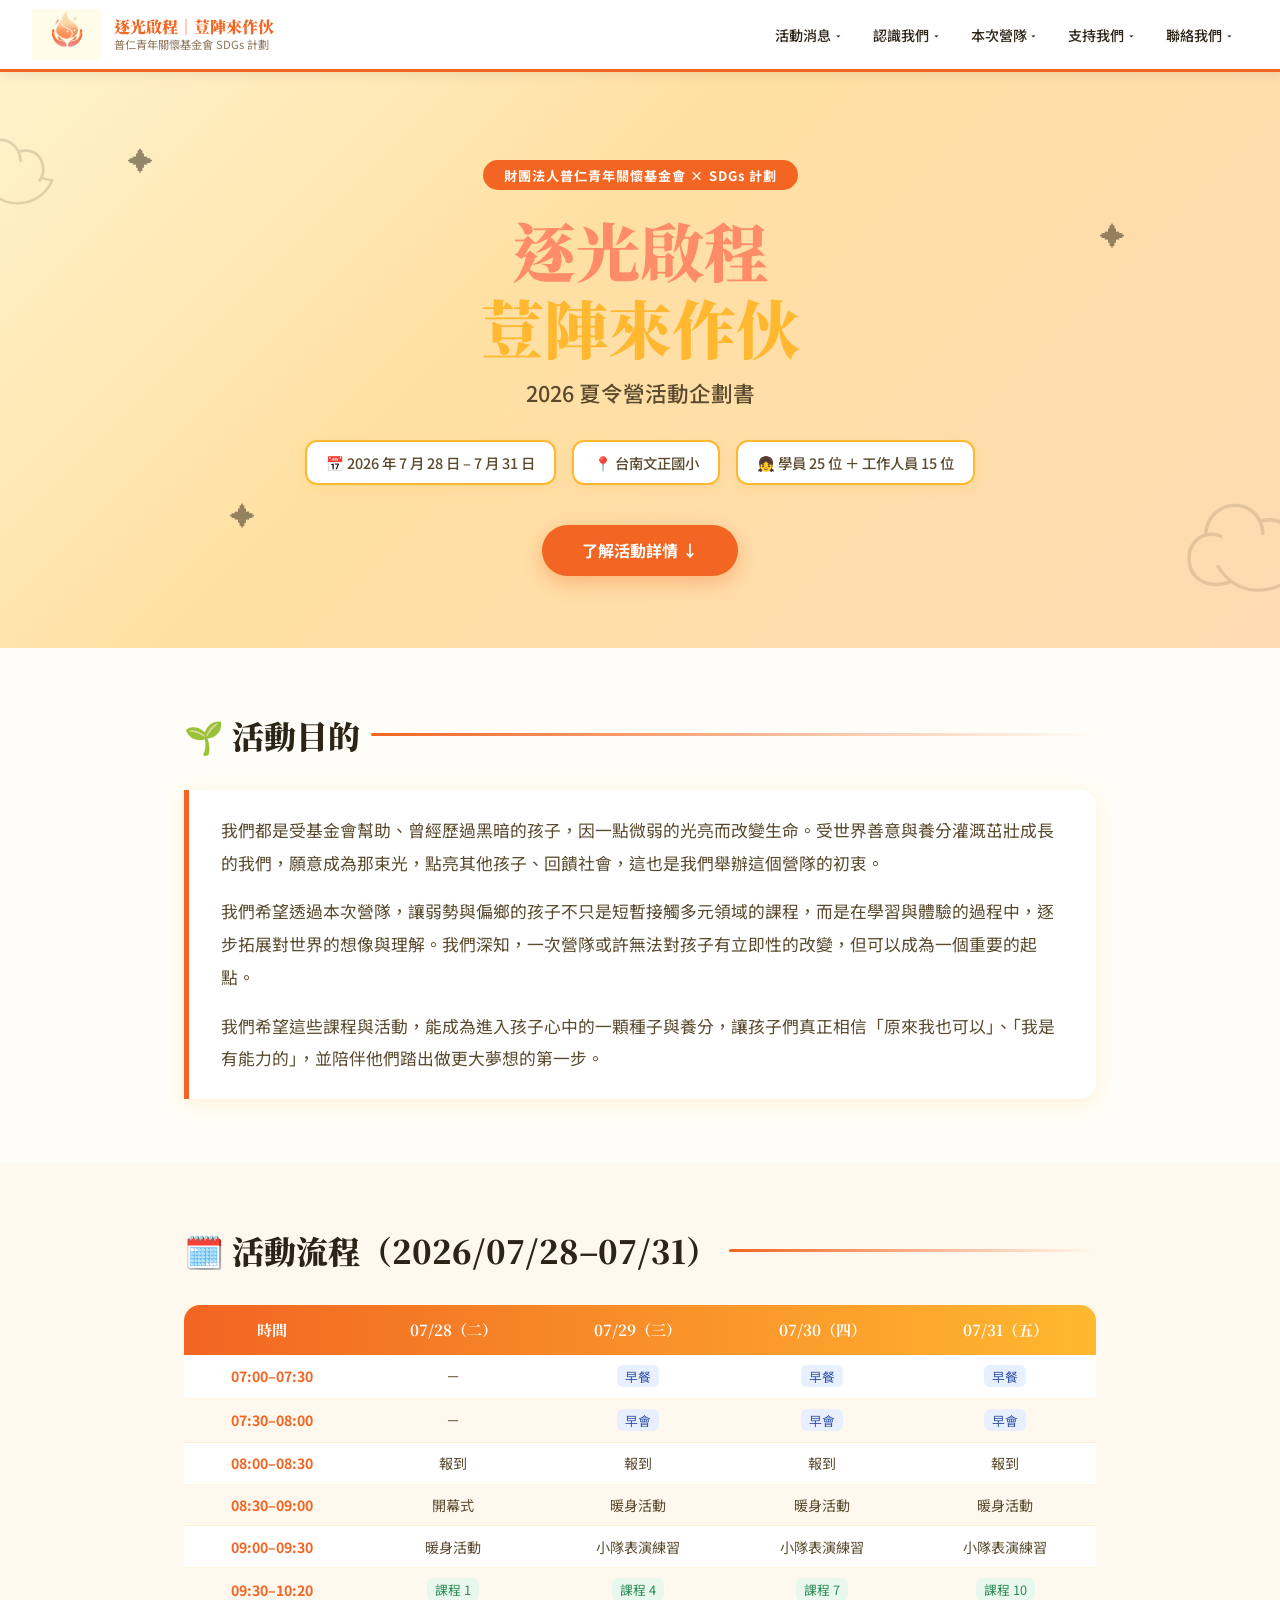
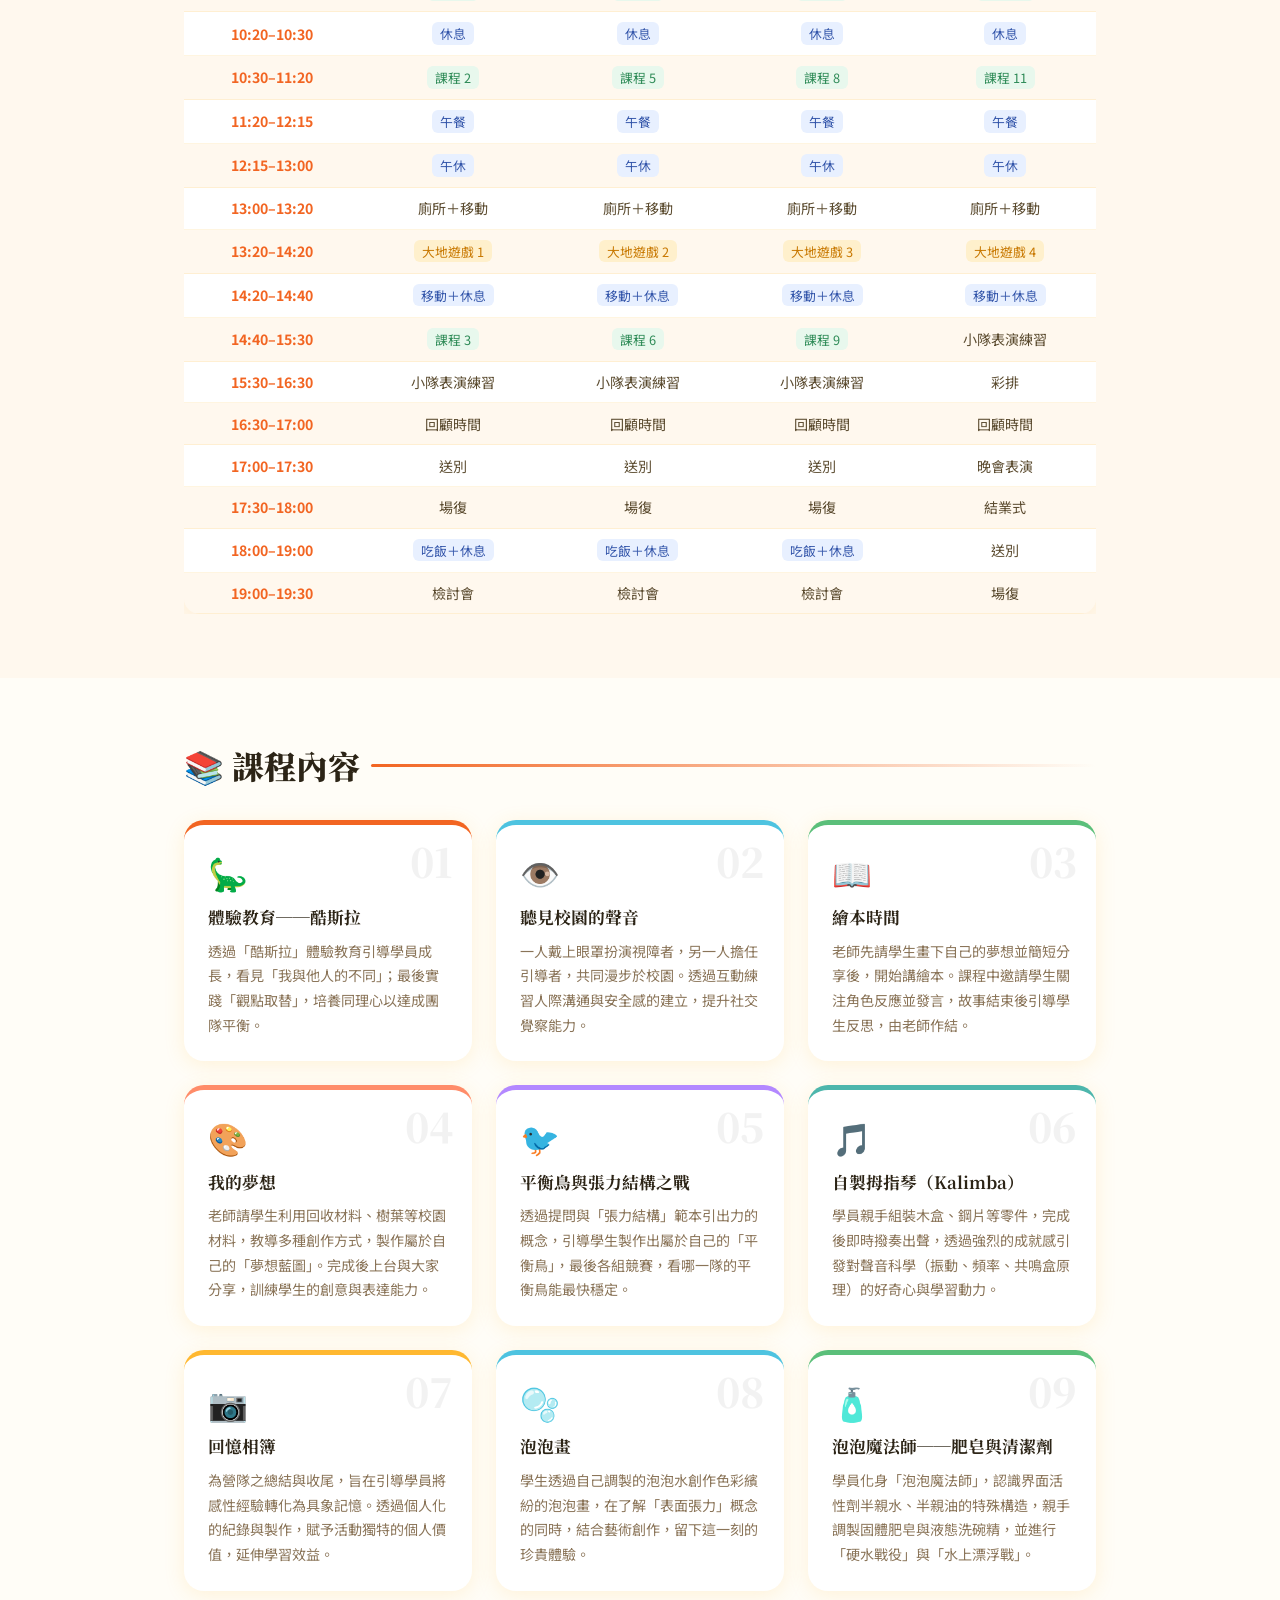
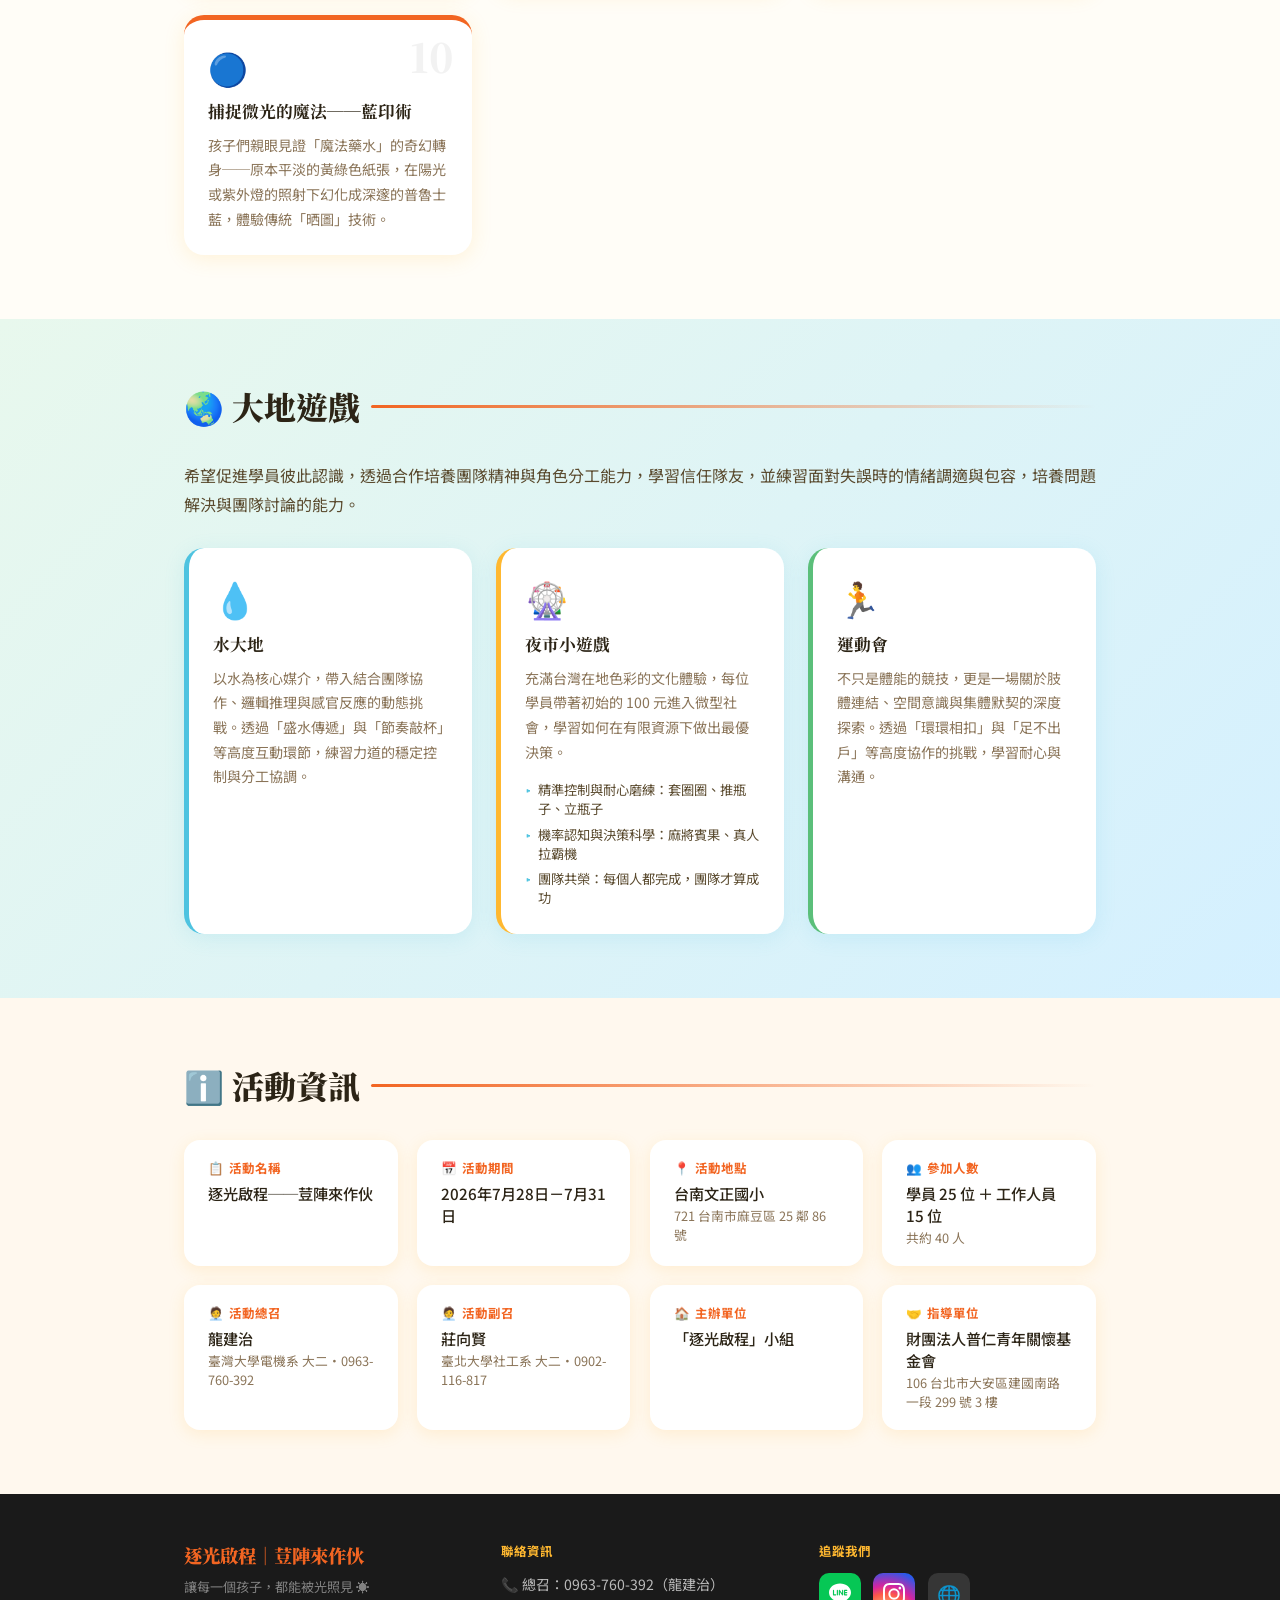
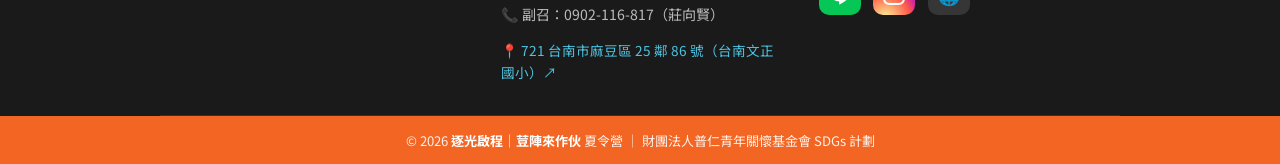
==== commit 99823c96: "Update index.html" ====
--- a/index.html
+++ b/index.html
@@ -24,14 +24,7 @@
     html { scroll-behavior: smooth; }
     body { font-family: 'Noto Sans TC', sans-serif; background: var(--cream); color: var(--text-dark); overflow-x: hidden; }
 
-    /* TOP BAR */
-    .top-bar {
-      background: var(--puren-orange); padding: .3rem 2rem;
-      display: flex; justify-content: flex-end; align-items: center;
-      gap: 1.2rem; font-size: .8rem; color: rgba(255,255,255,.9);
-    }
-    .top-bar a { color: rgba(255,255,255,.9); text-decoration: none; }
-    .top-bar a:hover { color: #fff; text-decoration: underline; }
+
 
     /* NAV */
     nav {
@@ -48,7 +41,7 @@
     }
     .nav-logo img { height: 52px; width: auto; object-fit: contain; }
     .nav-logo-fallback {
-      display: none; flex-direction: column;
+      display: flex; flex-direction: column;
     }
     .nav-logo-fallback .logo-main {
       font-family: 'Noto Serif TC', serif; font-weight: 900; font-size: 1rem;
@@ -370,20 +363,13 @@
 <body>
 <div id="logo-intro" aria-hidden="true"><img class="intro-logo" src="有底色無字.png" alt="Logo" /></div>
 
-<!-- TOP BAR -->
-<div class="top-bar">
-  <a href="https://www.you-care.org.tw/" target="_blank">普仁基金會官網</a>
-  <span>|</span>
-  <span>📞 0963-760-392（總召）</span>
-</div>
-
 <!-- NAV -->
 <nav>
   <a href="index.html" class="nav-logo">
     <img
       src="有底色無字.png"
       alt="普仁青年關懷基金會"
-      onerror="this.style.display='none'; document.querySelector('.nav-logo-fallback').style.display='flex';"
+      onerror="this.style.display='none';"
     />
     <div class="nav-logo-fallback">
       <span class="logo-main">逐光啟程｜荳陣來作伙</span>
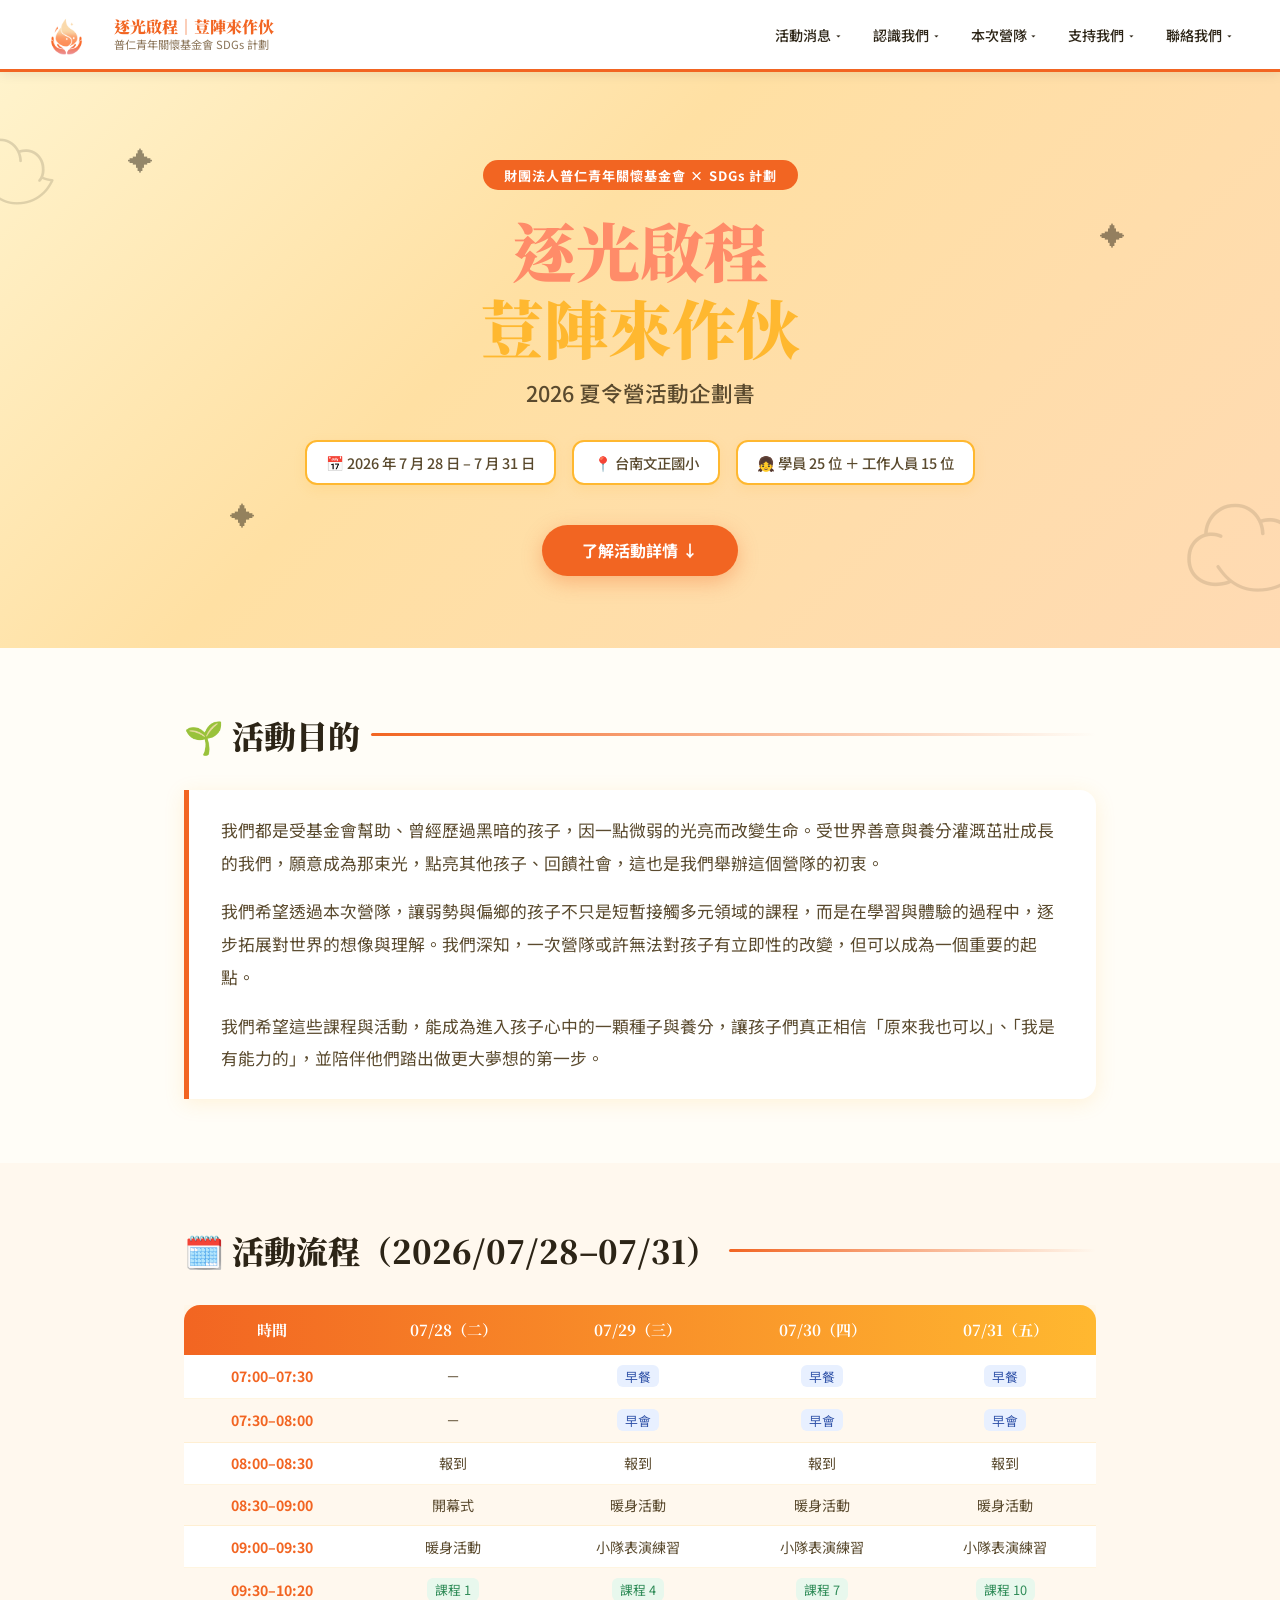
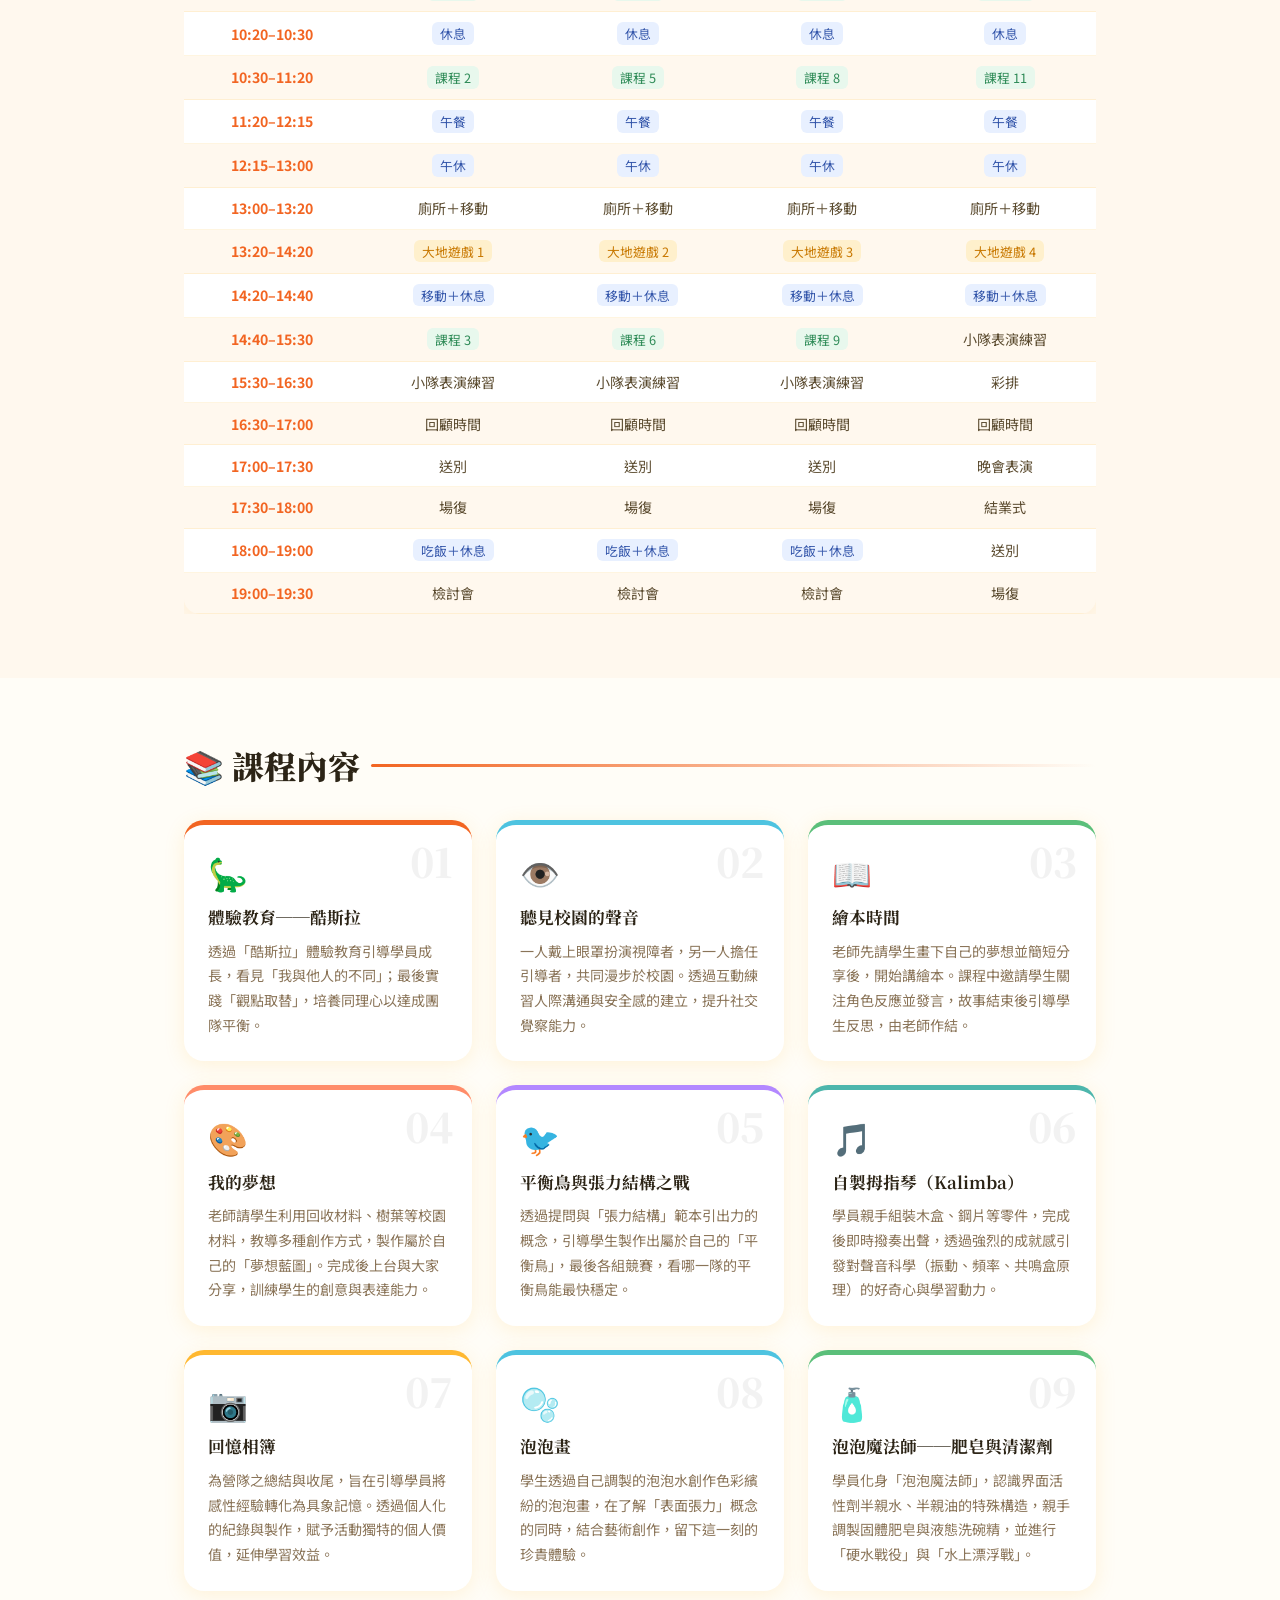
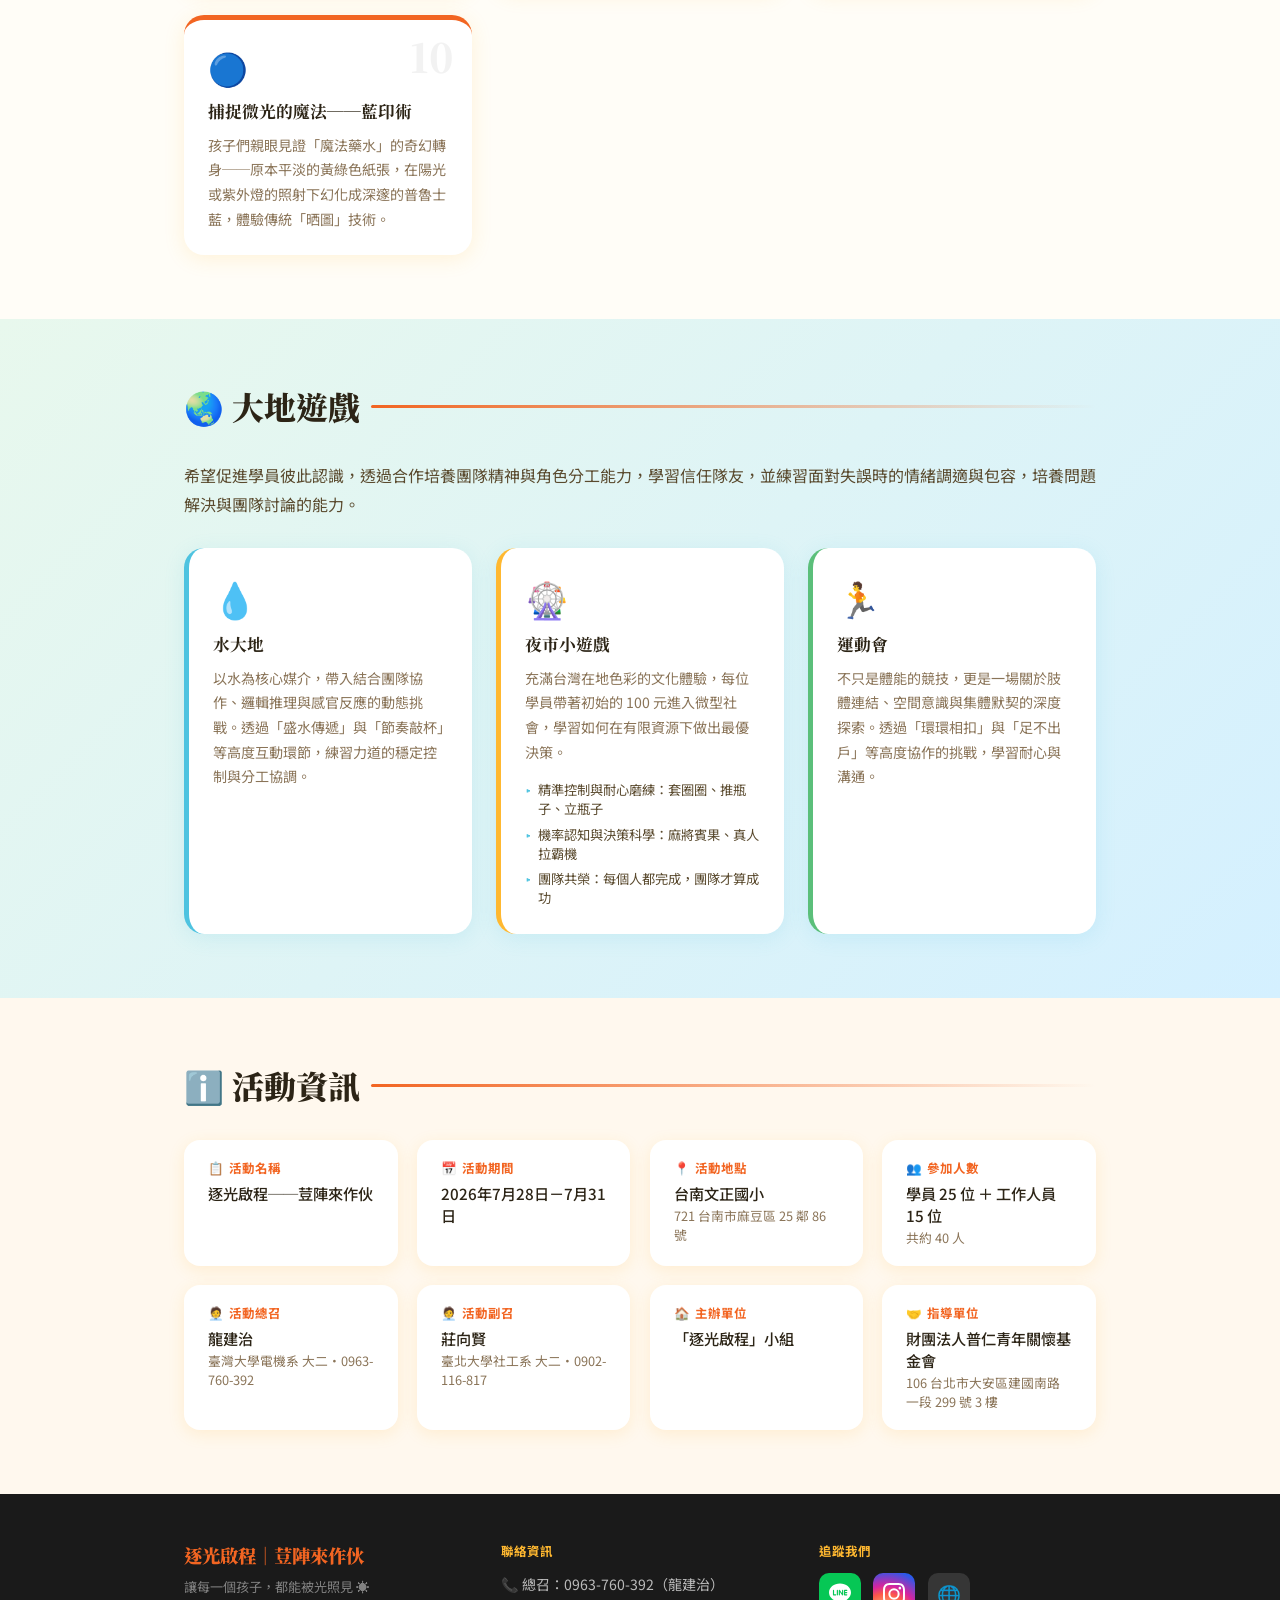
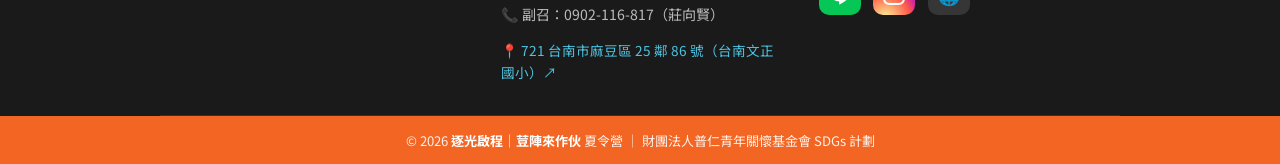
==== commit a9c6a82d: "Update index.html" ====
--- a/index.html
+++ b/index.html
@@ -361,13 +361,13 @@
   </style>
 </head>
 <body>
-<div id="logo-intro" aria-hidden="true"><img class="intro-logo" src="有底色無字.png" alt="Logo" /></div>
+<div id="logo-intro" aria-hidden="true"><img class="intro-logo" src="全透明檔.png" alt="Logo" /></div>
 
 <!-- NAV -->
 <nav>
   <a href="index.html" class="nav-logo">
     <img
-      src="有底色無字.png"
+      src="全透明檔.png"
       alt="普仁青年關懷基金會"
       onerror="this.style.display='none';"
     />
@@ -385,7 +385,7 @@
     <li>
       <span>活動消息 <span class="caret">▾</span></span>
       <div class="dropdown">
-        <a href="#" target="_blank">最新消息</a>
+        <a href="news.html">最新消息</a>
       </div>
     </li>
     <li>
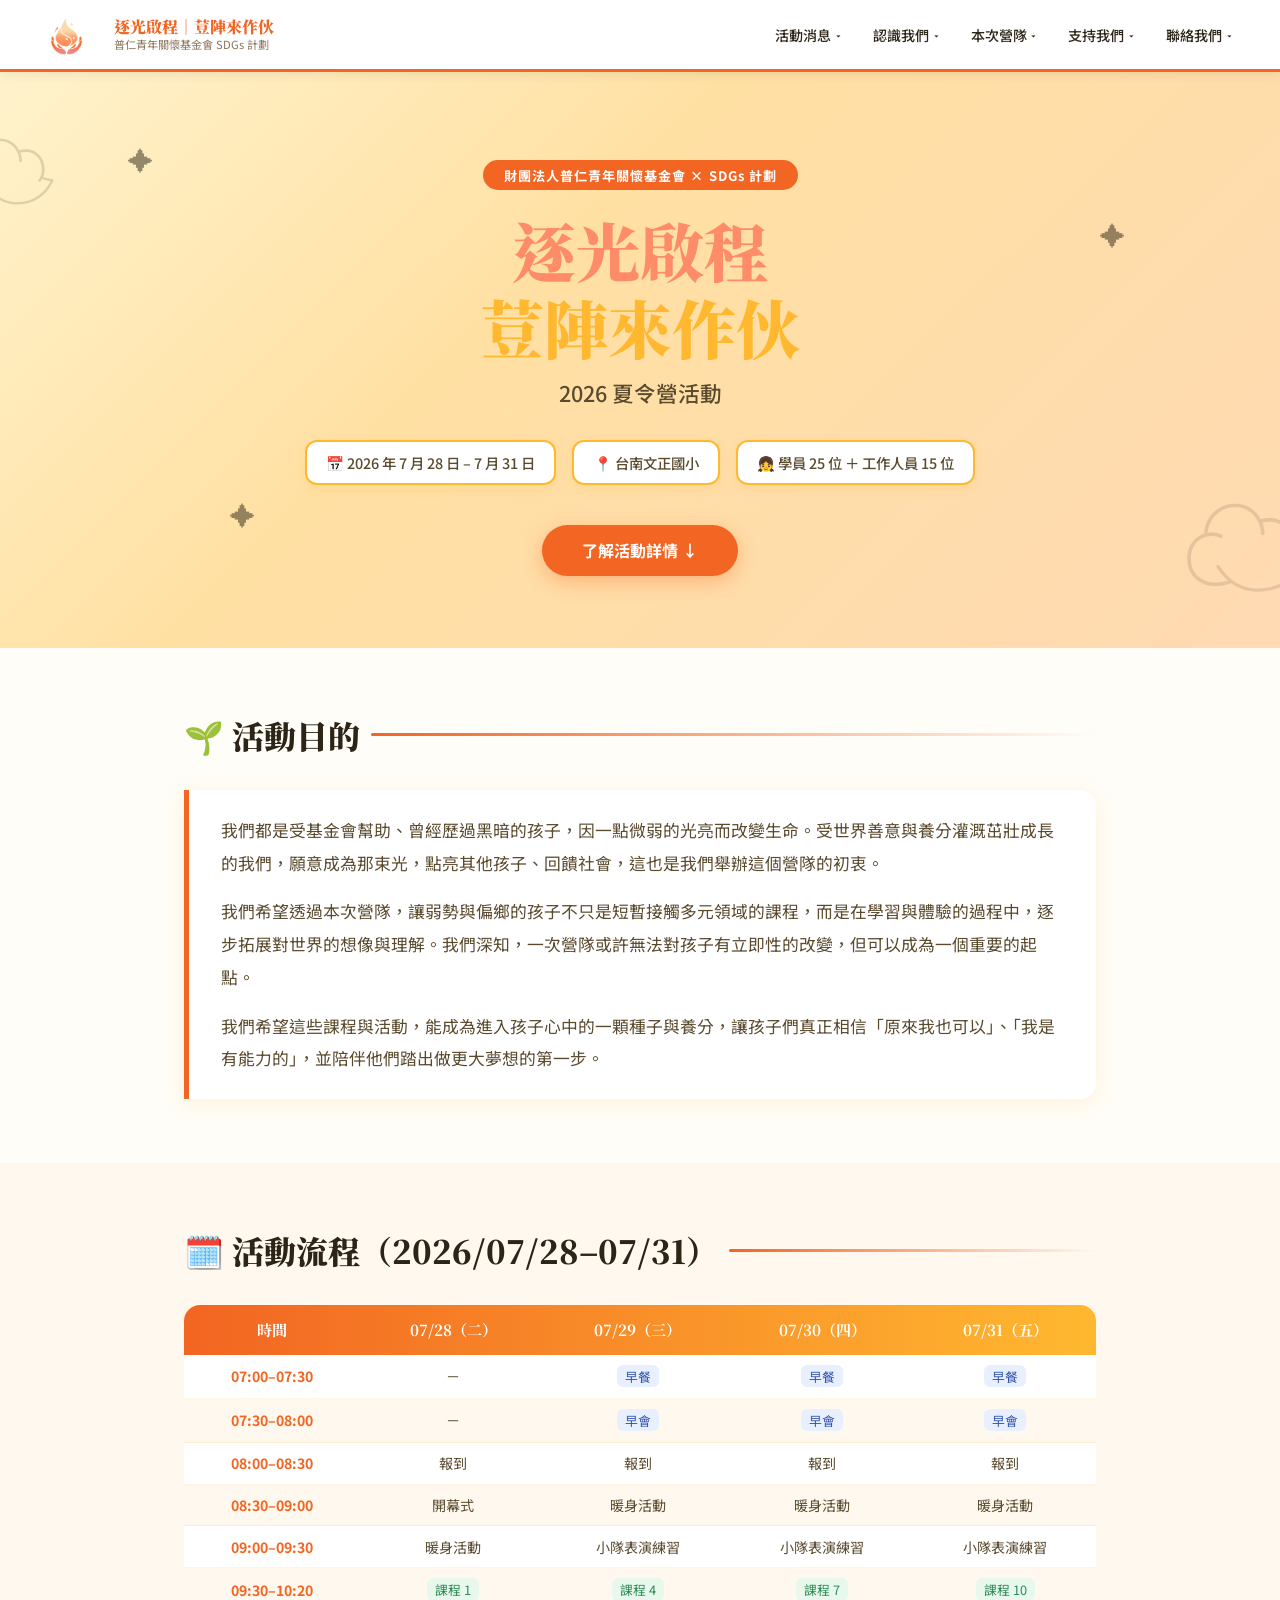
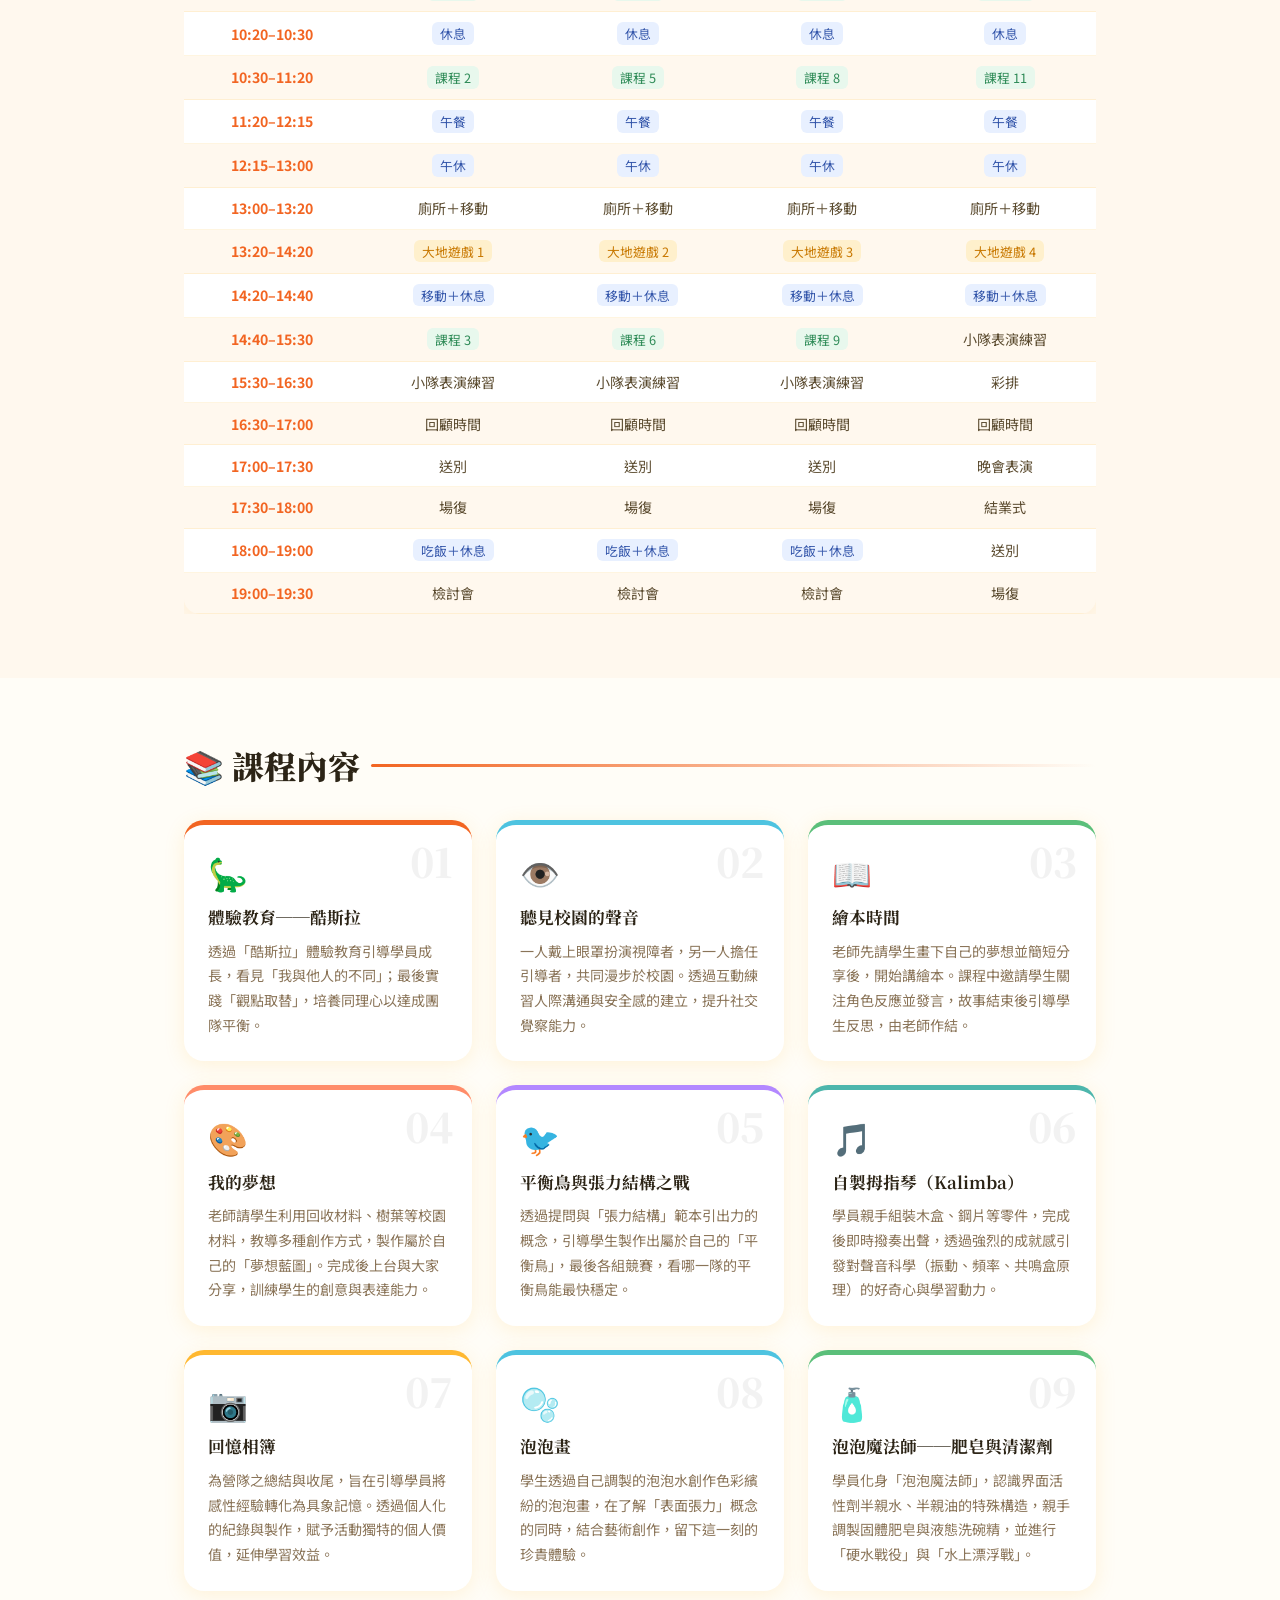
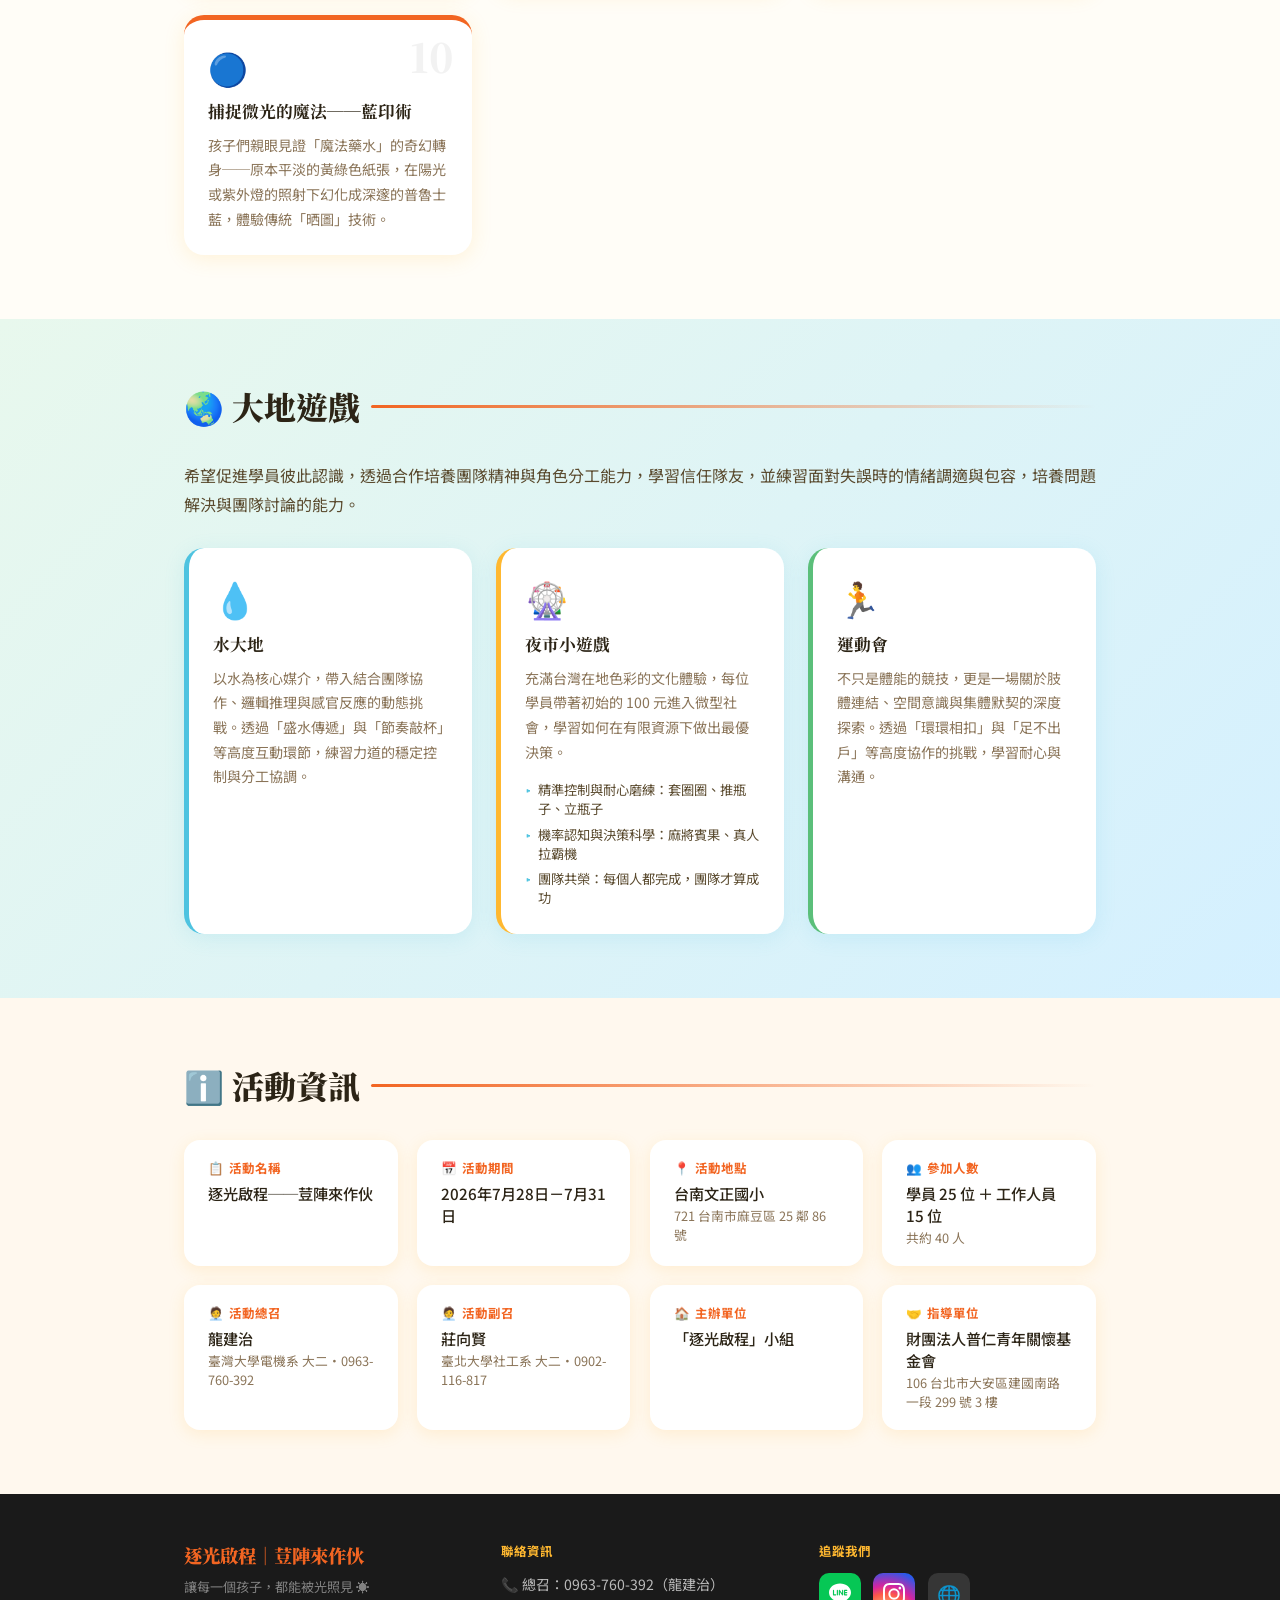
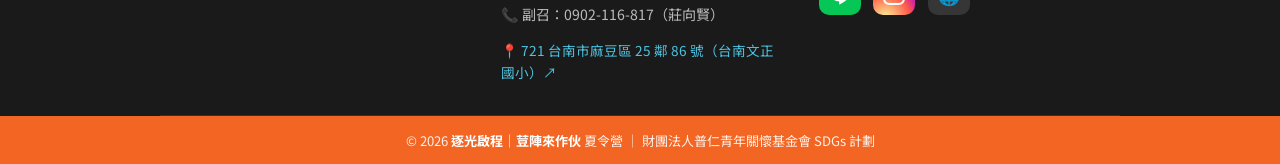
==== commit 737ae7e1: "Update index.html" ====
--- a/index.html
+++ b/index.html
@@ -433,7 +433,7 @@
   <span class="star star-3">✦</span>
   <div class="hero-badge">財團法人普仁青年關懷基金會 × SDGs 計劃</div>
   <h1>逐光啟程<br/><span>荳陣來作伙</span></h1>
-  <p class="hero-sub">2026 夏令營活動企劃書</p>
+  <p class="hero-sub">2026 夏令營活動</p>
   <div class="hero-meta">
     <div class="meta-chip">📅 2026 年 7 月 28 日 – 7 月 31 日</div>
     <div class="meta-chip">📍 台南文正國小</div>
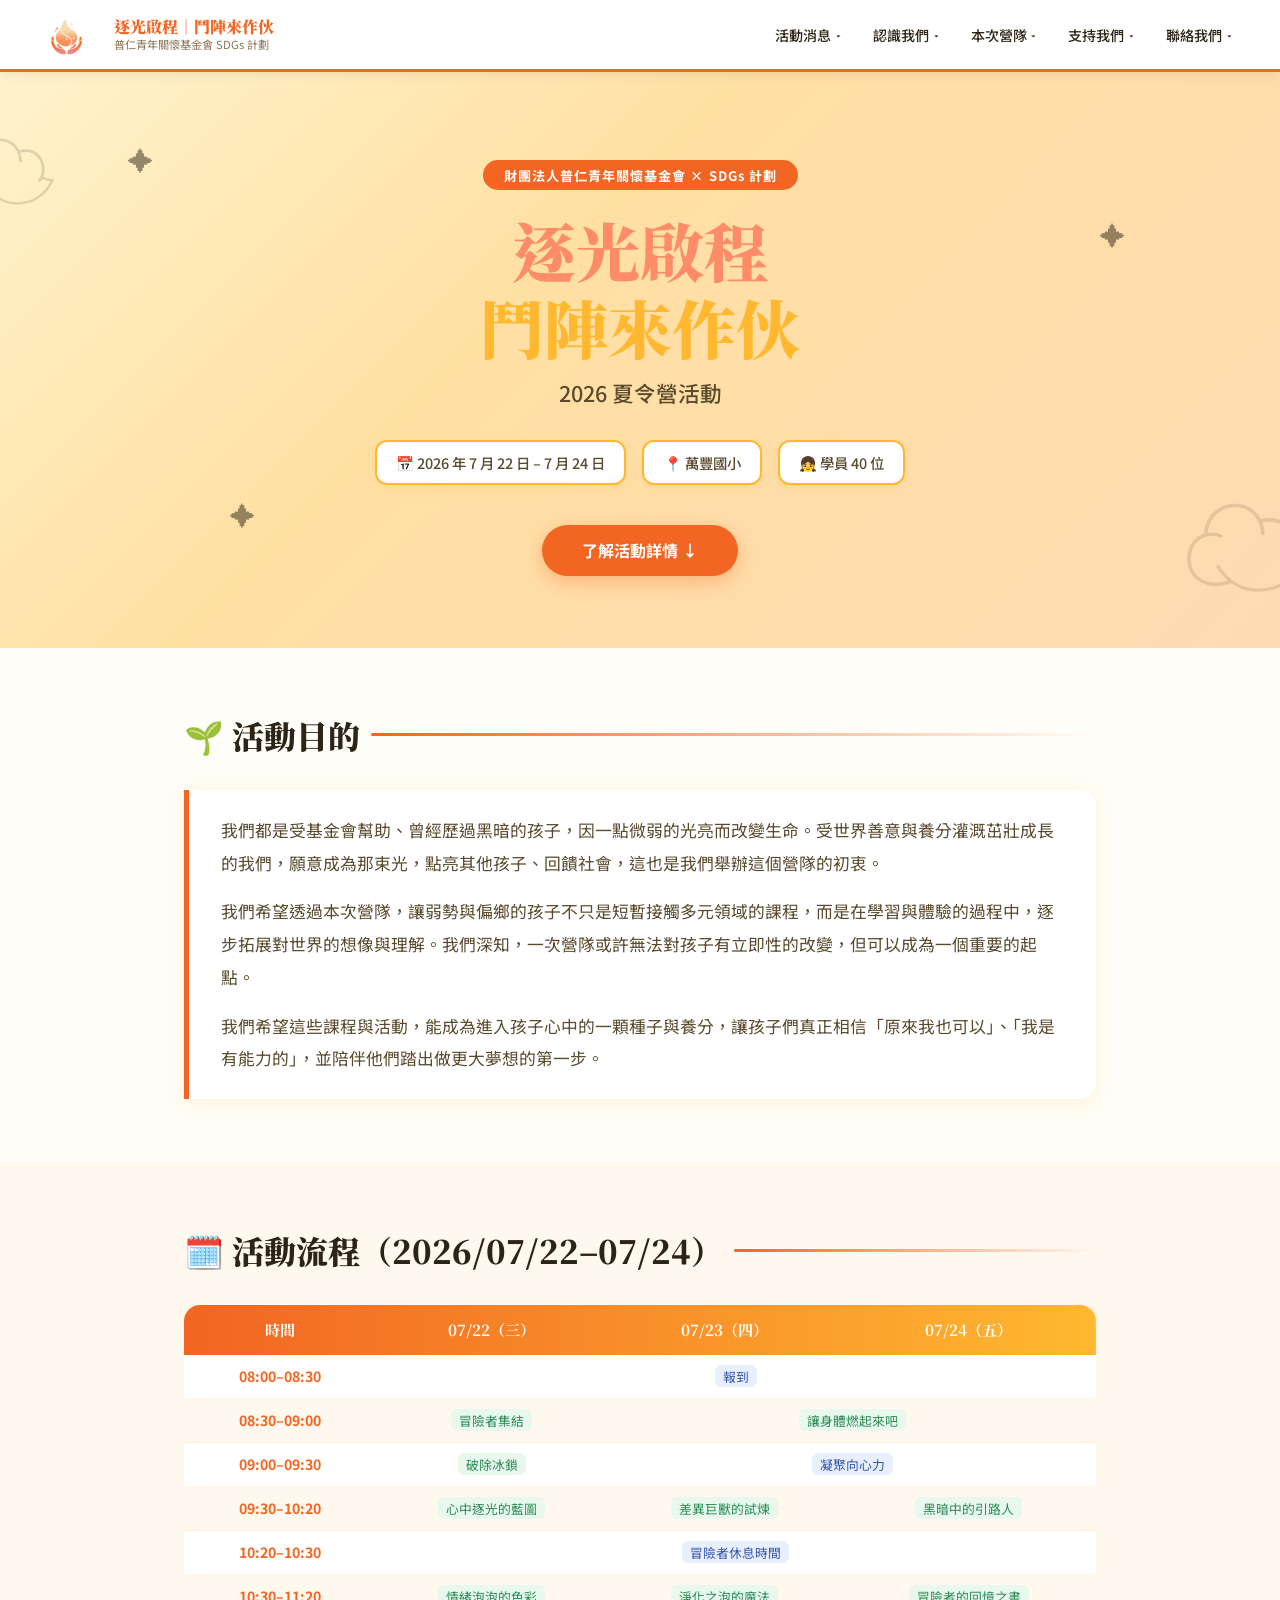
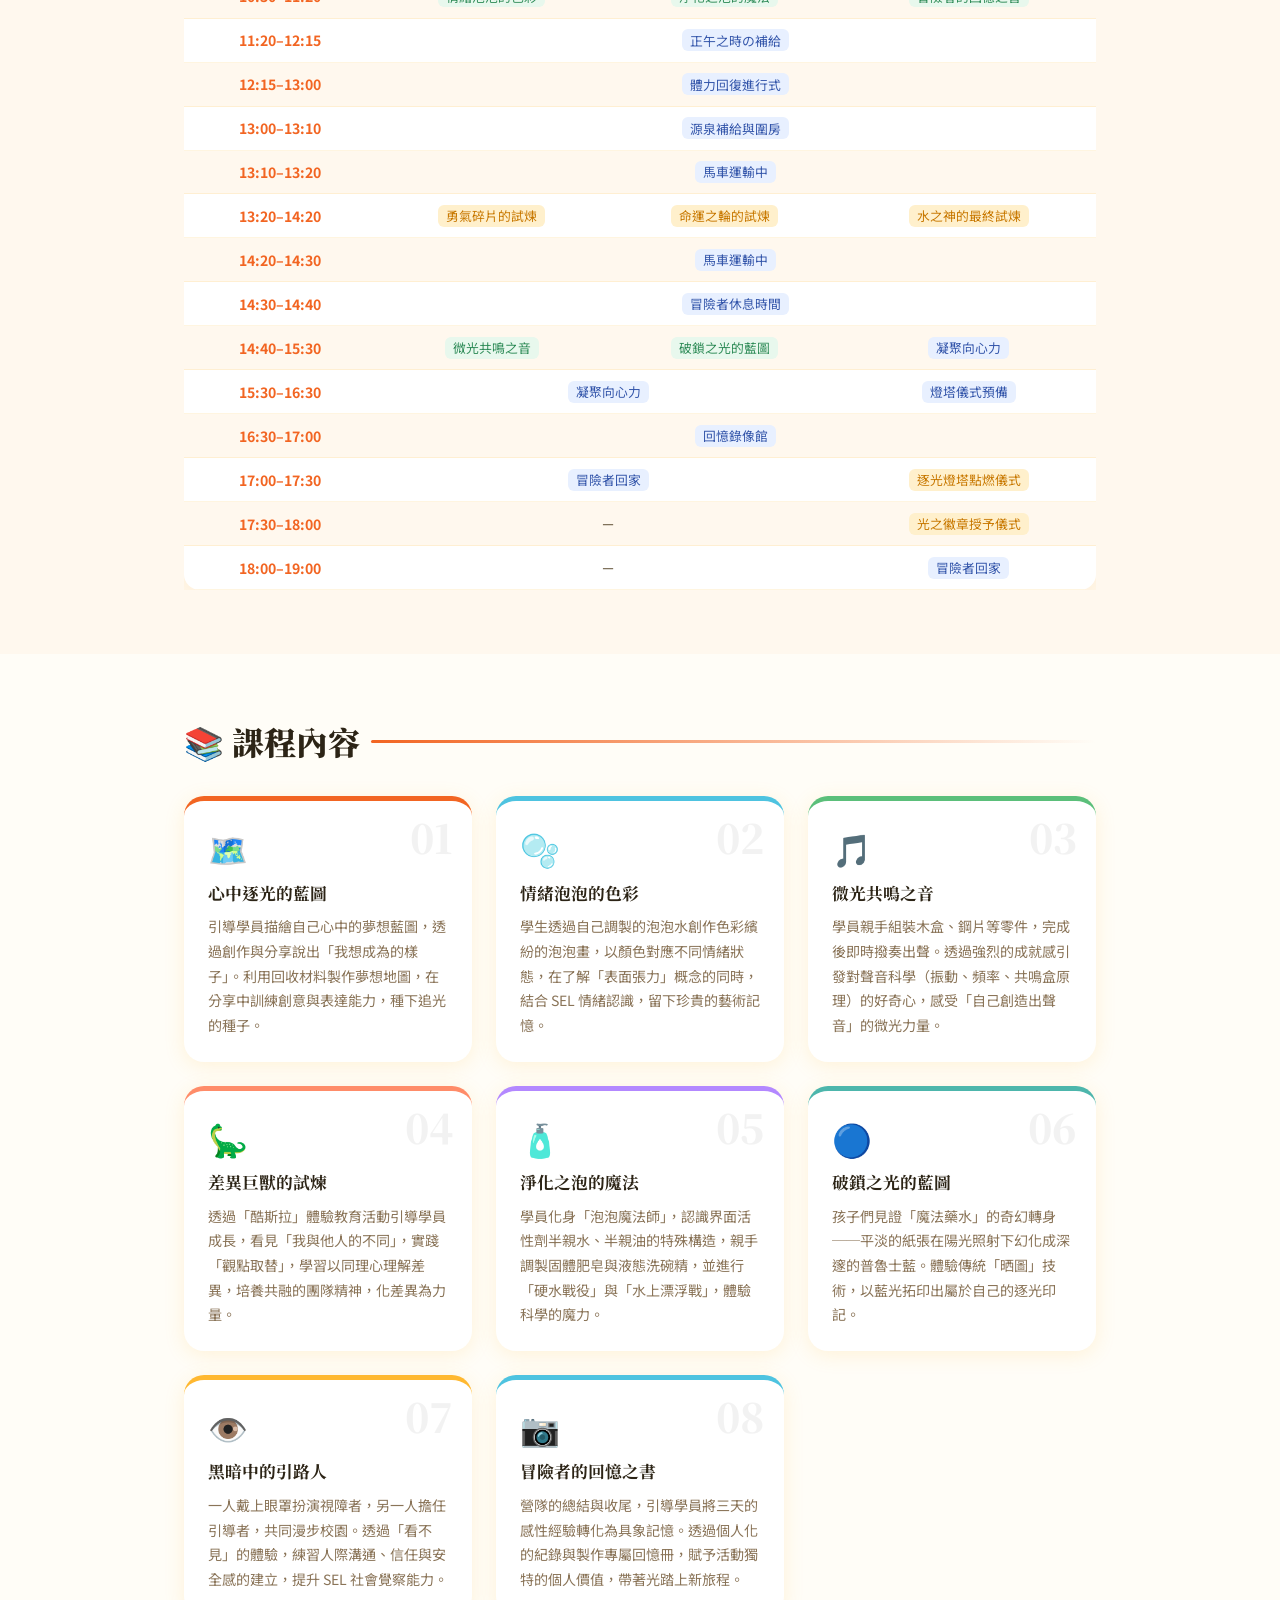
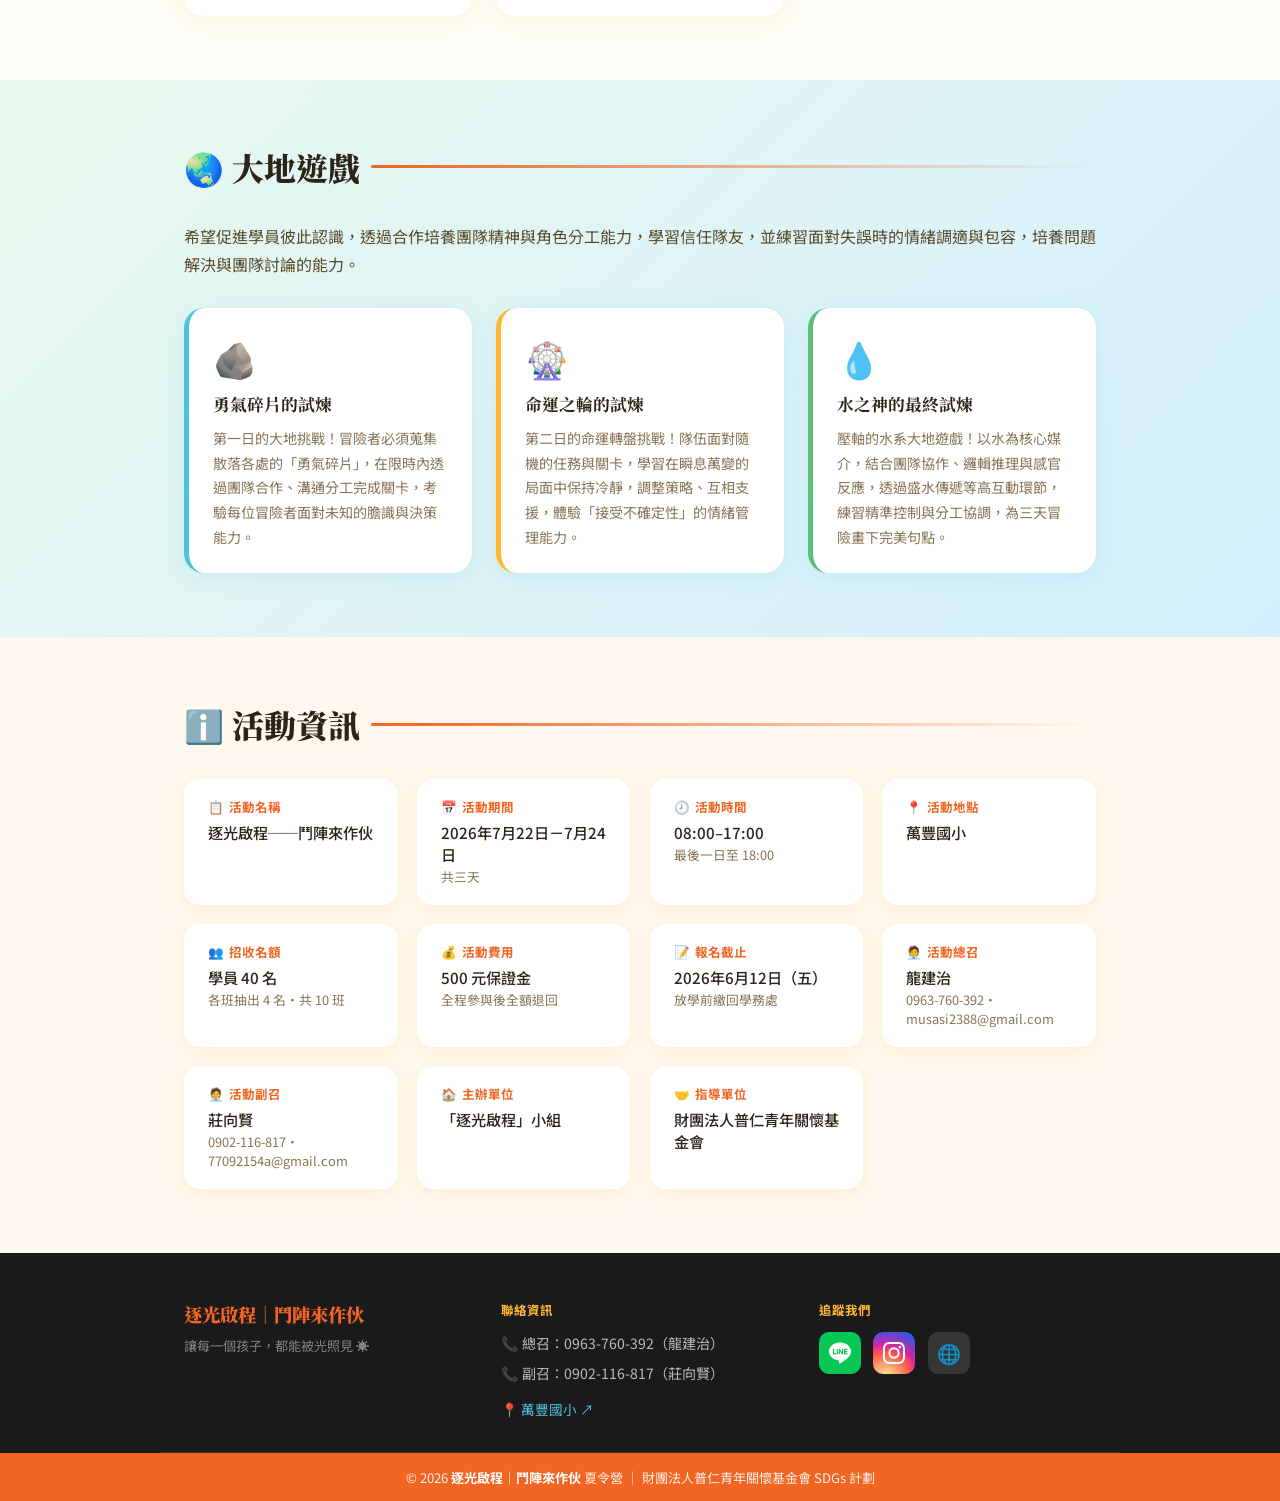
==== commit 047953ea: "Fix multiple data errors and bugs based on official PDF documents - Fix camp name typo across all pa" ====
--- a/index.html
+++ b/index.html
@@ -3,7 +3,7 @@
 <head>
   <meta charset="UTF-8" />
   <meta name="viewport" content="width=device-width, initial-scale=1.0" />
-  <title>逐光啟程｜荳陣來作伙 夏令營 2026</title>
+  <title>逐光啟程｜鬥陣來作伙 夏令營 2026</title>
   <link href="https://fonts.googleapis.com/css2?family=Noto+Serif+TC:wght@400;700;900&family=Noto+Sans+TC:wght@400;500;700&display=swap" rel="stylesheet" />
   <style>
     :root {
@@ -372,7 +372,7 @@
       onerror="this.style.display='none';"
     />
     <div class="nav-logo-fallback">
-      <span class="logo-main">逐光啟程｜荳陣來作伙</span>
+      <span class="logo-main">逐光啟程｜鬥陣來作伙</span>
       <span class="logo-sub">普仁青年關懷基金會 SDGs 計劃</span>
     </div>
   </a>
@@ -432,12 +432,12 @@
   <span class="star star-2">✦</span>
   <span class="star star-3">✦</span>
   <div class="hero-badge">財團法人普仁青年關懷基金會 × SDGs 計劃</div>
-  <h1>逐光啟程<br/><span>荳陣來作伙</span></h1>
+  <h1>逐光啟程<br/><span>鬥陣來作伙</span></h1>
   <p class="hero-sub">2026 夏令營活動</p>
   <div class="hero-meta">
-    <div class="meta-chip">📅 2026 年 7 月 28 日 – 7 月 31 日</div>
-    <div class="meta-chip">📍 台南文正國小</div>
-    <div class="meta-chip">👧 學員 25 位 ＋ 工作人員 15 位</div>
+    <div class="meta-chip">📅 2026 年 7 月 22 日 – 7 月 24 日</div>
+    <div class="meta-chip">📍 萬豐國小</div>
+    <div class="meta-chip">👧 學員 40 位</div>
   </div>
   <div class="hero-cta">
     <a href="#purpose" class="btn-primary">了解活動詳情 ↓</a>
@@ -459,35 +459,78 @@
 <!-- SCHEDULE -->
 <section class="schedule-section" id="schedule">
   <div class="section-inner">
-    <h2 class="section-title reveal">🗓️ 活動流程（2026/07/28–07/31）</h2>
+    <h2 class="section-title reveal">🗓️ 活動流程（2026/07/22–07/24）</h2>
     <div class="schedule-scroll reveal">
       <table class="schedule-table">
         <thead>
           <tr>
-            <th>時間</th><th>07/28（二）</th><th>07/29（三）</th><th>07/30（四）</th><th>07/31（五）</th>
+            <th>時間</th><th>07/22（三）</th><th>07/23（四）</th><th>07/24（五）</th>
           </tr>
         </thead>
         <tbody>
-          <tr><td>07:00–07:30</td><td>－</td><td><span class="tag-rest">早餐</span></td><td><span class="tag-rest">早餐</span></td><td><span class="tag-rest">早餐</span></td></tr>
-          <tr><td>07:30–08:00</td><td>－</td><td><span class="tag-rest">早會</span></td><td><span class="tag-rest">早會</span></td><td><span class="tag-rest">早會</span></td></tr>
-          <tr><td>08:00–08:30</td><td>報到</td><td>報到</td><td>報到</td><td>報到</td></tr>
-          <tr><td>08:30–09:00</td><td>開幕式</td><td>暖身活動</td><td>暖身活動</td><td>暖身活動</td></tr>
-          <tr><td>09:00–09:30</td><td>暖身活動</td><td>小隊表演練習</td><td>小隊表演練習</td><td>小隊表演練習</td></tr>
-          <tr><td>09:30–10:20</td><td><span class="tag-course">課程 1</span></td><td><span class="tag-course">課程 4</span></td><td><span class="tag-course">課程 7</span></td><td><span class="tag-course">課程 10</span></td></tr>
-          <tr><td>10:20–10:30</td><td><span class="tag-rest">休息</span></td><td><span class="tag-rest">休息</span></td><td><span class="tag-rest">休息</span></td><td><span class="tag-rest">休息</span></td></tr>
-          <tr><td>10:30–11:20</td><td><span class="tag-course">課程 2</span></td><td><span class="tag-course">課程 5</span></td><td><span class="tag-course">課程 8</span></td><td><span class="tag-course">課程 11</span></td></tr>
-          <tr><td>11:20–12:15</td><td><span class="tag-rest">午餐</span></td><td><span class="tag-rest">午餐</span></td><td><span class="tag-rest">午餐</span></td><td><span class="tag-rest">午餐</span></td></tr>
-          <tr><td>12:15–13:00</td><td><span class="tag-rest">午休</span></td><td><span class="tag-rest">午休</span></td><td><span class="tag-rest">午休</span></td><td><span class="tag-rest">午休</span></td></tr>
-          <tr><td>13:00–13:20</td><td>廁所＋移動</td><td>廁所＋移動</td><td>廁所＋移動</td><td>廁所＋移動</td></tr>
-          <tr><td>13:20–14:20</td><td><span class="tag-game">大地遊戲 1</span></td><td><span class="tag-game">大地遊戲 2</span></td><td><span class="tag-game">大地遊戲 3</span></td><td><span class="tag-game">大地遊戲 4</span></td></tr>
-          <tr><td>14:20–14:40</td><td><span class="tag-rest">移動＋休息</span></td><td><span class="tag-rest">移動＋休息</span></td><td><span class="tag-rest">移動＋休息</span></td><td><span class="tag-rest">移動＋休息</span></td></tr>
-          <tr><td>14:40–15:30</td><td><span class="tag-course">課程 3</span></td><td><span class="tag-course">課程 6</span></td><td><span class="tag-course">課程 9</span></td><td>小隊表演練習</td></tr>
-          <tr><td>15:30–16:30</td><td>小隊表演練習</td><td>小隊表演練習</td><td>小隊表演練習</td><td>彩排</td></tr>
-          <tr><td>16:30–17:00</td><td>回顧時間</td><td>回顧時間</td><td>回顧時間</td><td>回顧時間</td></tr>
-          <tr><td>17:00–17:30</td><td>送別</td><td>送別</td><td>送別</td><td>晚會表演</td></tr>
-          <tr><td>17:30–18:00</td><td>場復</td><td>場復</td><td>場復</td><td>結業式</td></tr>
-          <tr><td>18:00–19:00</td><td><span class="tag-rest">吃飯＋休息</span></td><td><span class="tag-rest">吃飯＋休息</span></td><td><span class="tag-rest">吃飯＋休息</span></td><td>送別</td></tr>
-          <tr><td>19:00–19:30</td><td>檢討會</td><td>檢討會</td><td>檢討會</td><td>場復</td></tr>
+          <tr><td>08:00–08:30</td><td colspan="3"><span class="tag-rest">報到</span></td></tr>
+          <tr>
+            <td>08:30–09:00</td>
+            <td><span class="tag-course">冒險者集結</span></td>
+            <td colspan="2"><span class="tag-course">讓身體燃起來吧</span></td>
+          </tr>
+          <tr>
+            <td>09:00–09:30</td>
+            <td><span class="tag-course">破除冰鎖</span></td>
+            <td colspan="2"><span class="tag-rest">凝聚向心力</span></td>
+          </tr>
+          <tr>
+            <td>09:30–10:20</td>
+            <td><span class="tag-course">心中逐光的藍圖</span></td>
+            <td><span class="tag-course">差異巨獸的試煉</span></td>
+            <td><span class="tag-course">黑暗中的引路人</span></td>
+          </tr>
+          <tr><td>10:20–10:30</td><td colspan="3"><span class="tag-rest">冒險者休息時間</span></td></tr>
+          <tr>
+            <td>10:30–11:20</td>
+            <td><span class="tag-course">情緒泡泡的色彩</span></td>
+            <td><span class="tag-course">淨化之泡的魔法</span></td>
+            <td><span class="tag-course">冒險者的回憶之書</span></td>
+          </tr>
+          <tr><td>11:20–12:15</td><td colspan="3"><span class="tag-rest">正午之時の補給</span></td></tr>
+          <tr><td>12:15–13:00</td><td colspan="3"><span class="tag-rest">體力回復進行式</span></td></tr>
+          <tr><td>13:00–13:10</td><td colspan="3"><span class="tag-rest">源泉補給與圍房</span></td></tr>
+          <tr><td>13:10–13:20</td><td colspan="3"><span class="tag-rest">馬車運輸中</span></td></tr>
+          <tr>
+            <td>13:20–14:20</td>
+            <td><span class="tag-game">勇氣碎片的試煉</span></td>
+            <td><span class="tag-game">命運之輪的試煉</span></td>
+            <td><span class="tag-game">水之神的最終試煉</span></td>
+          </tr>
+          <tr><td>14:20–14:30</td><td colspan="3"><span class="tag-rest">馬車運輸中</span></td></tr>
+          <tr><td>14:30–14:40</td><td colspan="3"><span class="tag-rest">冒險者休息時間</span></td></tr>
+          <tr>
+            <td>14:40–15:30</td>
+            <td><span class="tag-course">微光共鳴之音</span></td>
+            <td><span class="tag-course">破鎖之光的藍圖</span></td>
+            <td><span class="tag-rest">凝聚向心力</span></td>
+          </tr>
+          <tr>
+            <td>15:30–16:30</td>
+            <td colspan="2"><span class="tag-rest">凝聚向心力</span></td>
+            <td><span class="tag-rest">燈塔儀式預備</span></td>
+          </tr>
+          <tr><td>16:30–17:00</td><td colspan="3"><span class="tag-rest">回憶錄像館</span></td></tr>
+          <tr>
+            <td>17:00–17:30</td>
+            <td colspan="2"><span class="tag-rest">冒險者回家</span></td>
+            <td><span class="tag-game">逐光燈塔點燃儀式</span></td>
+          </tr>
+          <tr>
+            <td>17:30–18:00</td>
+            <td colspan="2">－</td>
+            <td><span class="tag-game">光之徽章授予儀式</span></td>
+          </tr>
+          <tr>
+            <td>18:00–19:00</td>
+            <td colspan="2">－</td>
+            <td><span class="tag-rest">冒險者回家</span></td>
+          </tr>
         </tbody>
       </table>
     </div>
@@ -499,16 +542,14 @@
   <div class="section-inner">
     <h2 class="section-title reveal">📚 課程內容</h2>
     <div class="courses-grid">
-      <div class="course-card reveal"><div class="course-number">01</div><div class="course-emoji">🦕</div><h3>體驗教育──酷斯拉</h3><p>透過「酷斯拉」體驗教育引導學員成長，看見「我與他人的不同」；最後實踐「觀點取替」，培養同理心以達成團隊平衡。</p></div>
-      <div class="course-card reveal"><div class="course-number">02</div><div class="course-emoji">👁️</div><h3>聽見校園的聲音</h3><p>一人戴上眼罩扮演視障者，另一人擔任引導者，共同漫步於校園。透過互動練習人際溝通與安全感的建立，提升社交覺察能力。</p></div>
-      <div class="course-card reveal"><div class="course-number">03</div><div class="course-emoji">📖</div><h3>繪本時間</h3><p>老師先請學生畫下自己的夢想並簡短分享後，開始講繪本。課程中邀請學生關注角色反應並發言，故事結束後引導學生反思，由老師作結。</p></div>
-      <div class="course-card reveal"><div class="course-number">04</div><div class="course-emoji">🎨</div><h3>我的夢想</h3><p>老師請學生利用回收材料、樹葉等校園材料，教導多種創作方式，製作屬於自己的「夢想藍圖」。完成後上台與大家分享，訓練學生的創意與表達能力。</p></div>
-      <div class="course-card reveal"><div class="course-number">05</div><div class="course-emoji">🐦</div><h3>平衡鳥與張力結構之戰</h3><p>透過提問與「張力結構」範本引出力的概念，引導學生製作出屬於自己的「平衡鳥」，最後各組競賽，看哪一隊的平衡鳥能最快穩定。</p></div>
-      <div class="course-card reveal"><div class="course-number">06</div><div class="course-emoji">🎵</div><h3>自製拇指琴（Kalimba）</h3><p>學員親手組裝木盒、鋼片等零件，完成後即時撥奏出聲，透過強烈的成就感引發對聲音科學（振動、頻率、共鳴盒原理）的好奇心與學習動力。</p></div>
-      <div class="course-card reveal"><div class="course-number">07</div><div class="course-emoji">📷</div><h3>回憶相簿</h3><p>為營隊之總結與收尾，旨在引導學員將感性經驗轉化為具象記憶。透過個人化的紀錄與製作，賦予活動獨特的個人價值，延伸學習效益。</p></div>
-      <div class="course-card reveal"><div class="course-number">08</div><div class="course-emoji">🫧</div><h3>泡泡畫</h3><p>學生透過自己調製的泡泡水創作色彩繽紛的泡泡畫，在了解「表面張力」概念的同時，結合藝術創作，留下這一刻的珍貴體驗。</p></div>
-      <div class="course-card reveal"><div class="course-number">09</div><div class="course-emoji">🧴</div><h3>泡泡魔法師──肥皂與清潔劑</h3><p>學員化身「泡泡魔法師」，認識界面活性劑半親水、半親油的特殊構造，親手調製固體肥皂與液態洗碗精，並進行「硬水戰役」與「水上漂浮戰」。</p></div>
-      <div class="course-card reveal"><div class="course-number">10</div><div class="course-emoji">🔵</div><h3>捕捉微光的魔法──藍印術</h3><p>孩子們親眼見證「魔法藥水」的奇幻轉身──原本平淡的黃綠色紙張，在陽光或紫外燈的照射下幻化成深邃的普魯士藍，體驗傳統「晒圖」技術。</p></div>
+      <div class="course-card reveal"><div class="course-number">01</div><div class="course-emoji">🗺️</div><h3>心中逐光的藍圖</h3><p>引導學員描繪自己心中的夢想藍圖，透過創作與分享說出「我想成為的樣子」。利用回收材料製作夢想地圖，在分享中訓練創意與表達能力，種下追光的種子。</p></div>
+      <div class="course-card reveal"><div class="course-number">02</div><div class="course-emoji">🫧</div><h3>情緒泡泡的色彩</h3><p>學生透過自己調製的泡泡水創作色彩繽紛的泡泡畫，以顏色對應不同情緒狀態，在了解「表面張力」概念的同時，結合 SEL 情緒認識，留下珍貴的藝術記憶。</p></div>
+      <div class="course-card reveal"><div class="course-number">03</div><div class="course-emoji">🎵</div><h3>微光共鳴之音</h3><p>學員親手組裝木盒、鋼片等零件，完成後即時撥奏出聲。透過強烈的成就感引發對聲音科學（振動、頻率、共鳴盒原理）的好奇心，感受「自己創造出聲音」的微光力量。</p></div>
+      <div class="course-card reveal"><div class="course-number">04</div><div class="course-emoji">🦕</div><h3>差異巨獸的試煉</h3><p>透過「酷斯拉」體驗教育活動引導學員成長，看見「我與他人的不同」，實踐「觀點取替」，學習以同理心理解差異，培養共融的團隊精神，化差異為力量。</p></div>
+      <div class="course-card reveal"><div class="course-number">05</div><div class="course-emoji">🧴</div><h3>淨化之泡的魔法</h3><p>學員化身「泡泡魔法師」，認識界面活性劑半親水、半親油的特殊構造，親手調製固體肥皂與液態洗碗精，並進行「硬水戰役」與「水上漂浮戰」，體驗科學的魔力。</p></div>
+      <div class="course-card reveal"><div class="course-number">06</div><div class="course-emoji">🔵</div><h3>破鎖之光的藍圖</h3><p>孩子們見證「魔法藥水」的奇幻轉身──平淡的紙張在陽光照射下幻化成深邃的普魯士藍。體驗傳統「晒圖」技術，以藍光拓印出屬於自己的逐光印記。</p></div>
+      <div class="course-card reveal"><div class="course-number">07</div><div class="course-emoji">👁️</div><h3>黑暗中的引路人</h3><p>一人戴上眼罩扮演視障者，另一人擔任引導者，共同漫步校園。透過「看不見」的體驗，練習人際溝通、信任與安全感的建立，提升 SEL 社會覺察能力。</p></div>
+      <div class="course-card reveal"><div class="course-number">08</div><div class="course-emoji">📷</div><h3>冒險者的回憶之書</h3><p>營隊的總結與收尾，引導學員將三天的感性經驗轉化為具象記憶。透過個人化的紀錄與製作專屬回憶冊，賦予活動獨特的個人價值，帶著光踏上新旅程。</p></div>
     </div>
   </div>
 </section>
@@ -519,9 +560,9 @@
     <h2 class="section-title reveal">🌏 大地遊戲</h2>
     <p class="reveal" style="color:var(--text-mid);margin-bottom:1.8rem;line-height:1.8;">希望促進學員彼此認識，透過合作培養團隊精神與角色分工能力，學習信任隊友，並練習面對失誤時的情緒調適與包容，培養問題解決與團隊討論的能力。</p>
     <div class="games-grid">
-      <div class="game-card reveal"><div class="game-emoji">💧</div><h3>水大地</h3><p>以水為核心媒介，帶入結合團隊協作、邏輯推理與感官反應的動態挑戰。透過「盛水傳遞」與「節奏敲杯」等高度互動環節，練習力道的穩定控制與分工協調。</p></div>
-      <div class="game-card reveal"><div class="game-emoji">🎡</div><h3>夜市小遊戲</h3><p>充滿台灣在地色彩的文化體驗，每位學員帶著初始的 100 元進入微型社會，學習如何在有限資源下做出最優決策。</p><ul class="game-bullets"><li>精準控制與耐心磨練：套圈圈、推瓶子、立瓶子</li><li>機率認知與決策科學：麻將賓果、真人拉霸機</li><li>團隊共榮：每個人都完成，團隊才算成功</li></ul></div>
-      <div class="game-card reveal"><div class="game-emoji">🏃</div><h3>運動會</h3><p>不只是體能的競技，更是一場關於肢體連結、空間意識與集體默契的深度探索。透過「環環相扣」與「足不出戶」等高度協作的挑戰，學習耐心與溝通。</p></div>
+      <div class="game-card reveal"><div class="game-emoji">🪨</div><h3>勇氣碎片的試煉</h3><p>第一日的大地挑戰！冒險者必須蒐集散落各處的「勇氣碎片」，在限時內透過團隊合作、溝通分工完成關卡，考驗每位冒險者面對未知的膽識與決策能力。</p></div>
+      <div class="game-card reveal"><div class="game-emoji">🎡</div><h3>命運之輪的試煉</h3><p>第二日的命運轉盤挑戰！隊伍面對隨機的任務與關卡，學習在瞬息萬變的局面中保持冷靜，調整策略、互相支援，體驗「接受不確定性」的情緒管理能力。</p></div>
+      <div class="game-card reveal"><div class="game-emoji">💧</div><h3>水之神的最終試煉</h3><p>壓軸的水系大地遊戲！以水為核心媒介，結合團隊協作、邏輯推理與感官反應，透過盛水傳遞等高互動環節，練習精準控制與分工協調，為三天冒險畫下完美句點。</p></div>
     </div>
   </div>
 </section>
@@ -531,14 +572,17 @@
   <div class="section-inner">
     <h2 class="section-title reveal">ℹ️ 活動資訊</h2>
     <div class="info-grid reveal">
-      <div class="info-card"><div class="info-label">📋 活動名稱</div><div class="info-value">逐光啟程──荳陣來作伙</div></div>
-      <div class="info-card"><div class="info-label">📅 活動期間</div><div class="info-value">2026年7月28日－7月31日</div></div>
-      <div class="info-card"><div class="info-label">📍 活動地點</div><div class="info-value">台南文正國小<small>721 台南市麻豆區 25 鄰 86 號</small></div></div>
-      <div class="info-card"><div class="info-label">👥 參加人數</div><div class="info-value">學員 25 位 ＋ 工作人員 15 位<small>共約 40 人</small></div></div>
-      <div class="info-card"><div class="info-label">🧑‍💼 活動總召</div><div class="info-value">龍建治<small>臺灣大學電機系 大二・0963-760-392</small></div></div>
-      <div class="info-card"><div class="info-label">🧑‍💼 活動副召</div><div class="info-value">莊向賢<small>臺北大學社工系 大二・0902-116-817</small></div></div>
+      <div class="info-card"><div class="info-label">📋 活動名稱</div><div class="info-value">逐光啟程──鬥陣來作伙</div></div>
+      <div class="info-card"><div class="info-label">📅 活動期間</div><div class="info-value">2026年7月22日－7月24日<small>共三天</small></div></div>
+      <div class="info-card"><div class="info-label">🕗 活動時間</div><div class="info-value">08:00–17:00<small>最後一日至 18:00</small></div></div>
+      <div class="info-card"><div class="info-label">📍 活動地點</div><div class="info-value">萬豐國小</div></div>
+      <div class="info-card"><div class="info-label">👥 招收名額</div><div class="info-value">學員 40 名<small>各班抽出 4 名・共 10 班</small></div></div>
+      <div class="info-card"><div class="info-label">💰 活動費用</div><div class="info-value">500 元保證金<small>全程參與後全額退回</small></div></div>
+      <div class="info-card"><div class="info-label">📝 報名截止</div><div class="info-value">2026年6月12日（五）<small>放學前繳回學務處</small></div></div>
+      <div class="info-card"><div class="info-label">🧑‍💼 活動總召</div><div class="info-value">龍建治<small>0963-760-392・musasi2388@gmail.com</small></div></div>
+      <div class="info-card"><div class="info-label">🧑‍💼 活動副召</div><div class="info-value">莊向賢<small>0902-116-817・77092154a@gmail.com</small></div></div>
       <div class="info-card"><div class="info-label">🏠 主辦單位</div><div class="info-value">「逐光啟程」小組</div></div>
-      <div class="info-card"><div class="info-label">🤝 指導單位</div><div class="info-value">財團法人普仁青年關懷基金會<small>106 台北市大安區建國南路一段 299 號 3 樓</small></div></div>
+      <div class="info-card"><div class="info-label">🤝 指導單位</div><div class="info-value">財團法人普仁青年關懷基金會</div></div>
     </div>
   </div>
 </section>
@@ -547,7 +591,7 @@
 <footer>
   <div class="footer-main">
     <div class="footer-brand">
-      <span class="footer-logo-text">逐光啟程｜荳陣來作伙</span>
+      <span class="footer-logo-text">逐光啟程｜鬥陣來作伙</span>
       <p class="footer-tagline">讓每一個孩子，都能被光照見 ☀️</p>
     </div>
 
@@ -557,10 +601,10 @@
       <p>📞 副召：0902-116-817（莊向賢）</p>
       <a
         class="footer-map-link"
-        href="https://maps.google.com/?q=721台南市麻豆區25鄰86號"
+        href="https://maps.google.com/?q=萬豐國小"
         target="_blank"
       >
-        📍 721 台南市麻豆區 25 鄰 86 號（台南文正國小）↗
+        📍 萬豐國小 ↗
       </a>
     </div>
 
@@ -583,7 +627,7 @@
   <hr class="footer-divider" />
 
   <div class="footer-copy">
-    © 2026 <strong>逐光啟程｜荳陣來作伙</strong> 夏令營 ｜ 財團法人普仁青年關懷基金會 SDGs 計劃
+    © 2026 <strong>逐光啟程｜鬥陣來作伙</strong> 夏令營 ｜ 財團法人普仁青年關懷基金會 SDGs 計劃
   </div>
 </footer>
 
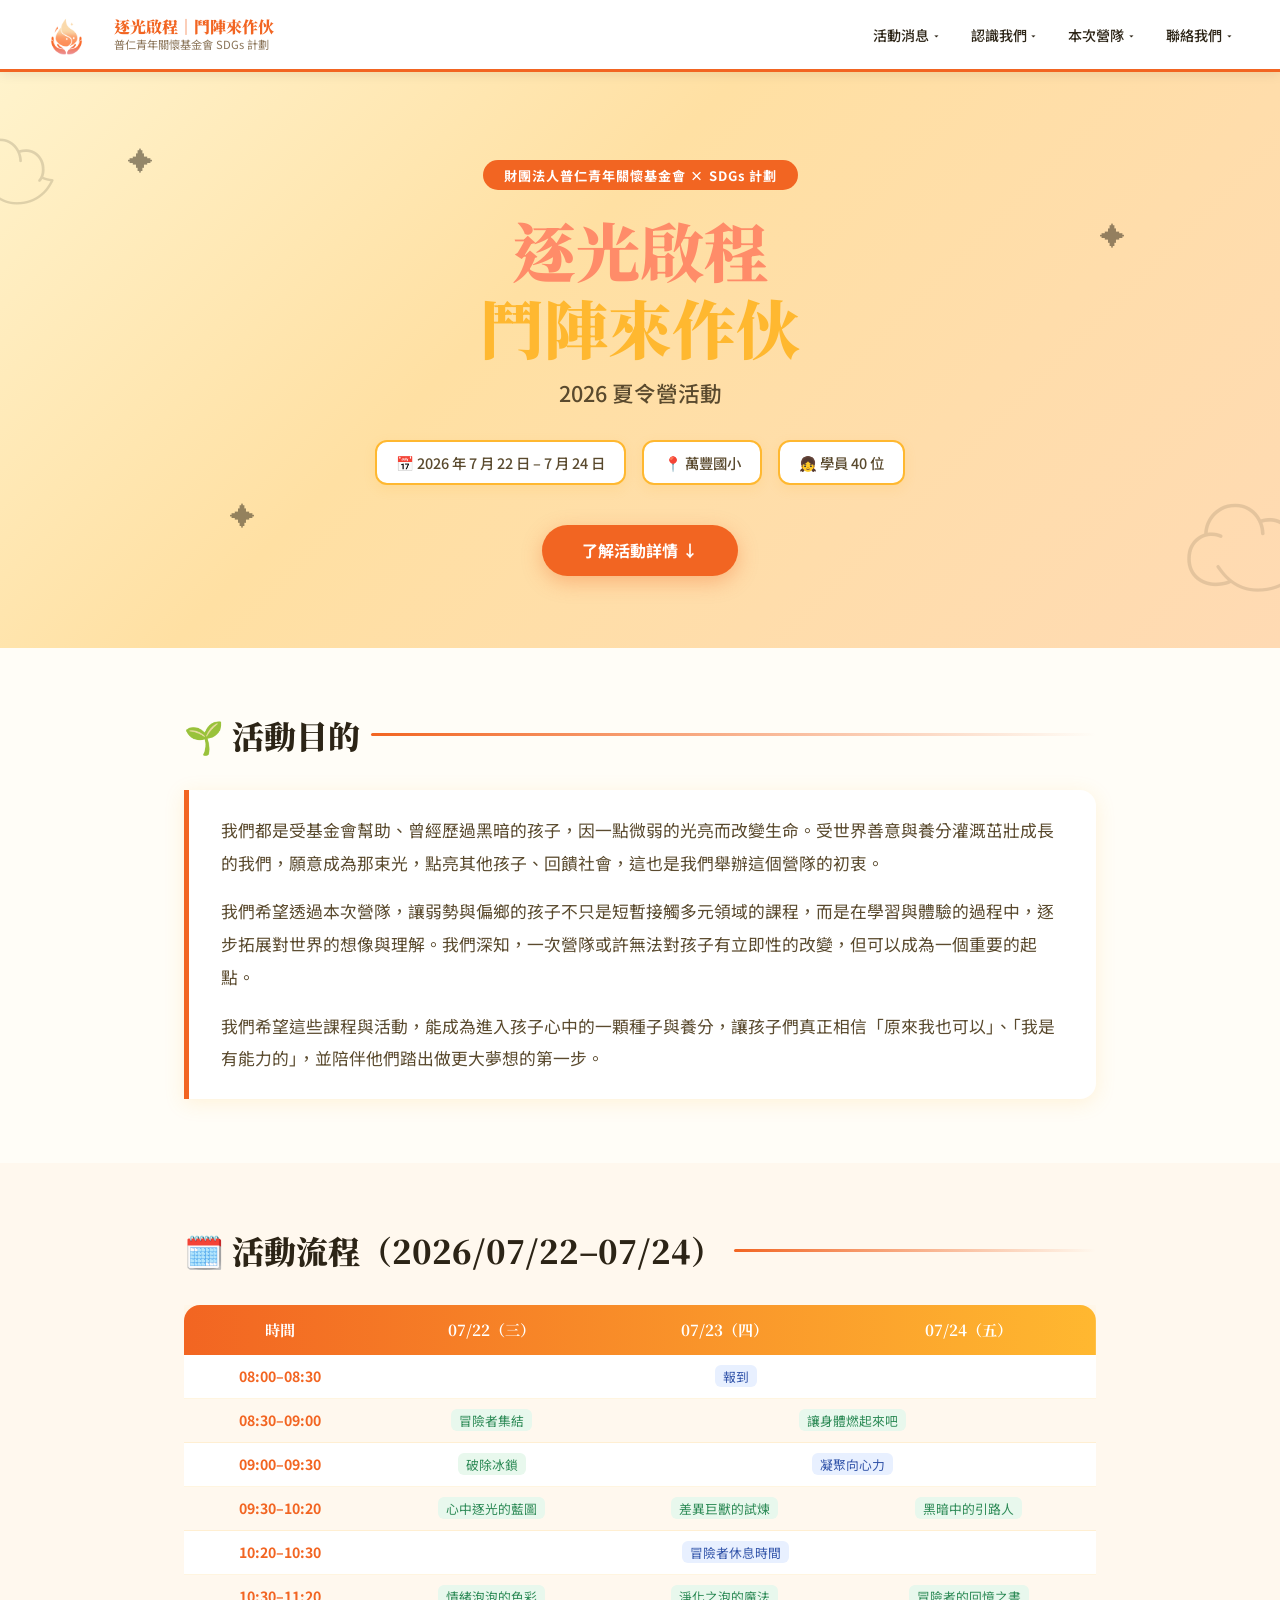
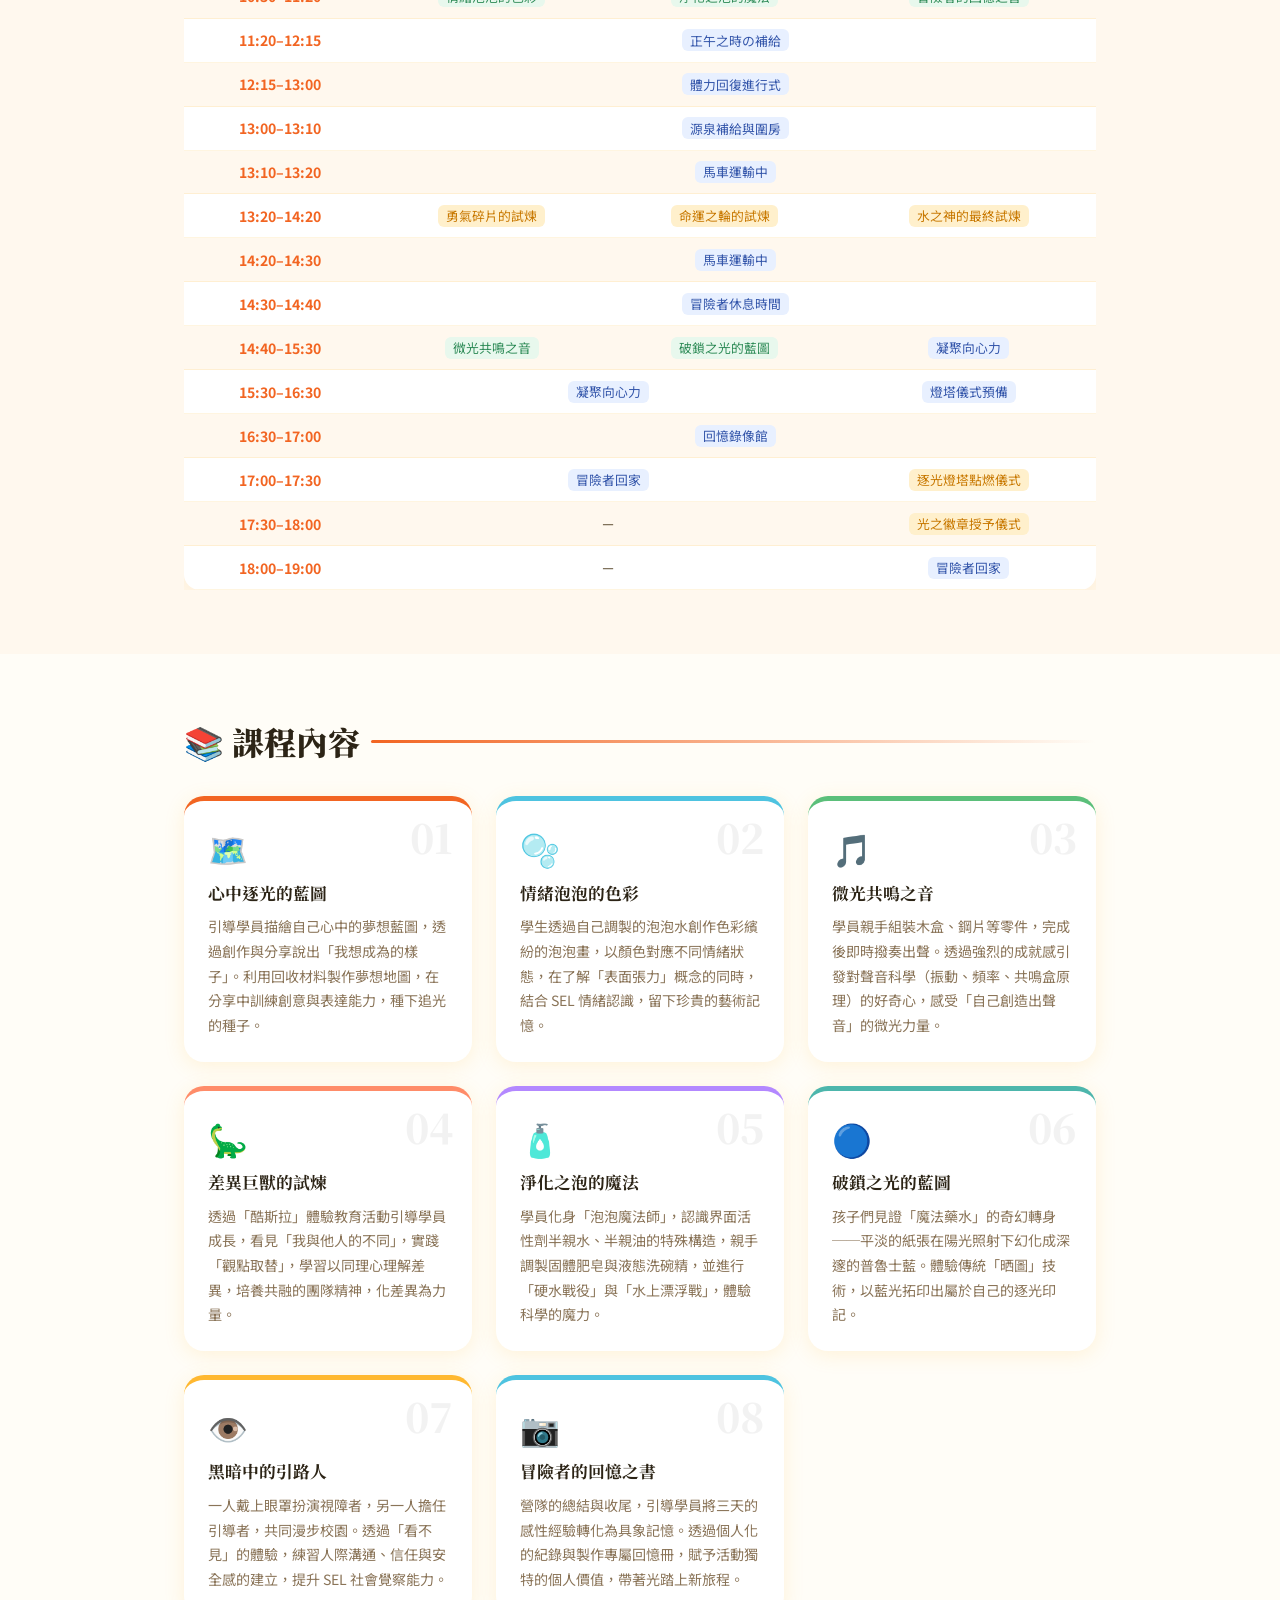
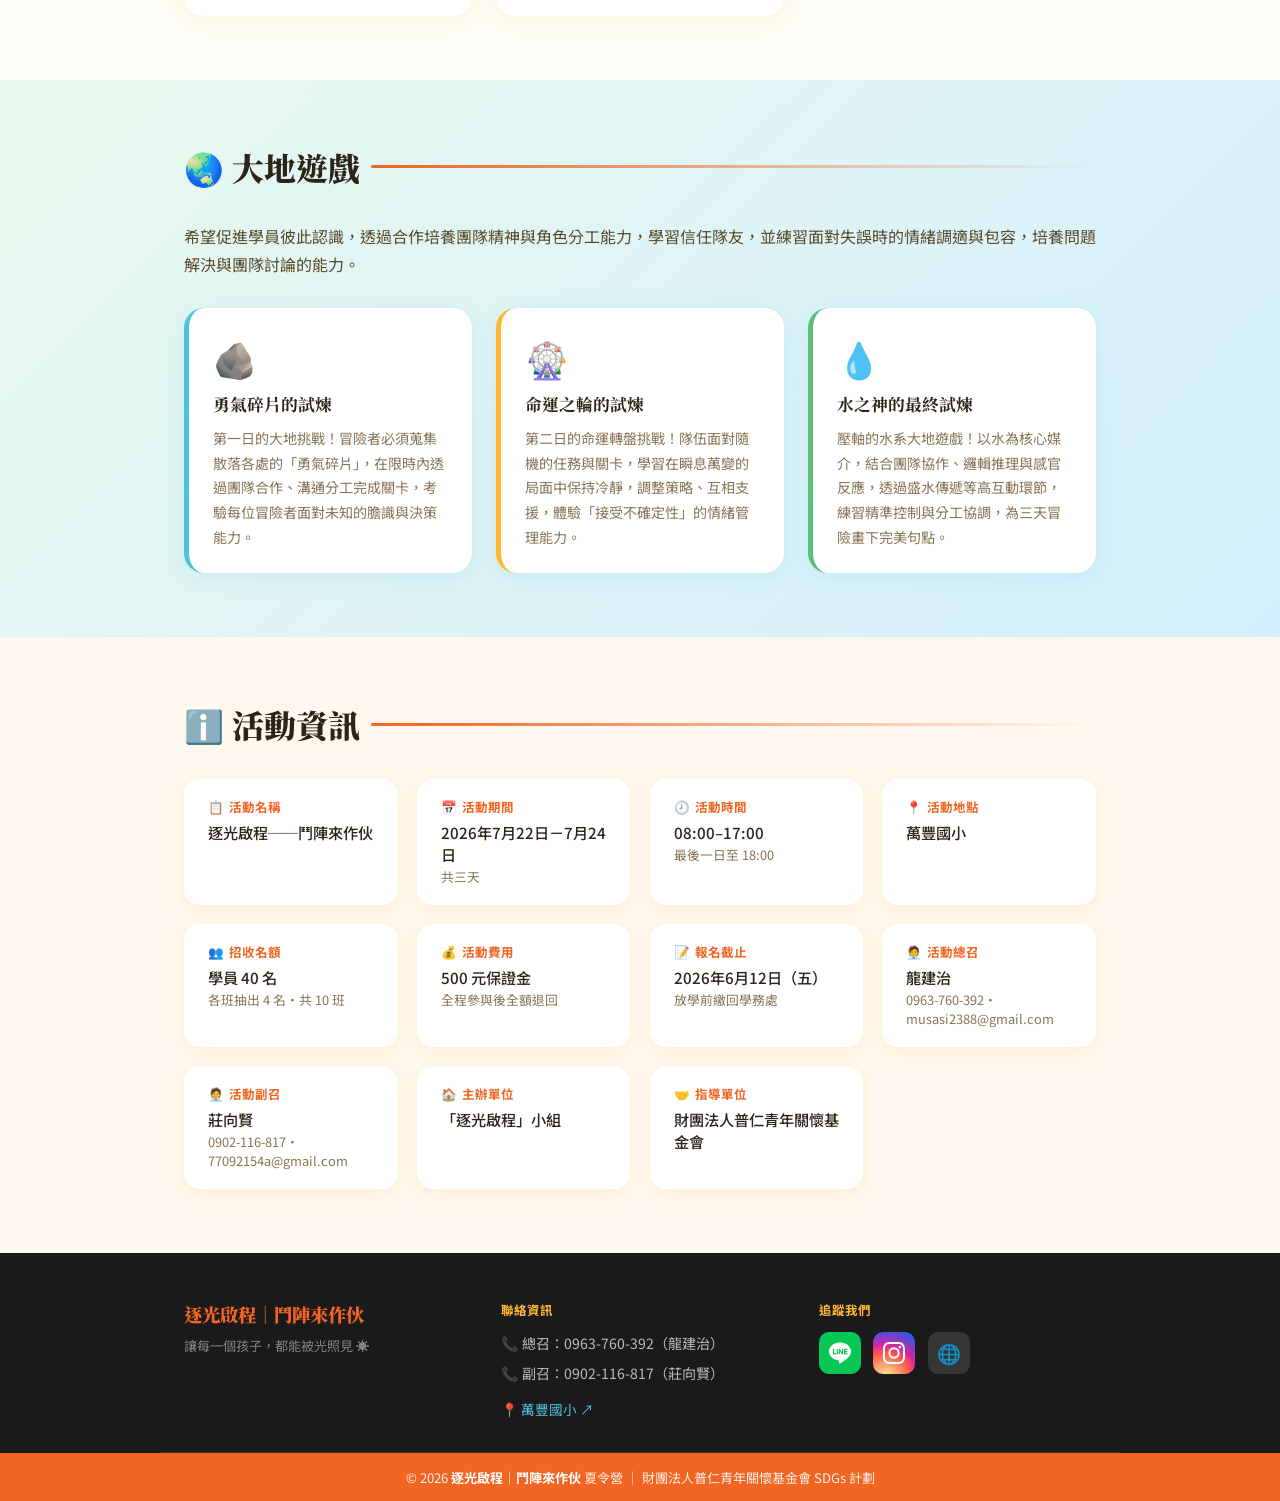
==== commit 93dc95eb: "全面程式碼改善：統一導覽、SEO、安全性與架構優化 - 移除「支持我們」導覽項目（暫時下架） - 統一所有 6 頁的完整下拉式導覽列（含 Logo 與漢堡選單） - 所有外部連結加入 rel="noo" ====
--- a/index.html
+++ b/index.html
@@ -4,89 +4,21 @@
   <meta charset="UTF-8" />
   <meta name="viewport" content="width=device-width, initial-scale=1.0" />
   <title>逐光啟程｜鬥陣來作伙 夏令營 2026</title>
+  <meta name="description" content="逐光啟程・鬥陣來作伙 2026 夏令營 — 財團法人普仁青年關懷基金會 SDGs 計劃，服務萬豐國小偏鄉學童 40 名。活動期間：2026年7月22–24日。" />
+  <meta name="theme-color" content="#F26522" />
+  <link rel="icon" href="全透明檔.png" type="image/png" />
+  <link rel="canonical" href="https://jojo082708.github.io/camp-2026/" />
+  <meta property="og:title" content="逐光啟程｜鬥陣來作伙 夏令營 2026" />
+  <meta property="og:description" content="財團法人普仁青年關懷基金會 SDGs 計劃。2026年7月22–24日，萬豐國小，服務偏鄉學童 40 名。" />
+  <meta property="og:image" content="https://jojo082708.github.io/camp-2026/全透明檔.png" />
+  <meta property="og:url" content="https://jojo082708.github.io/camp-2026/" />
+  <meta property="og:type" content="website" />
+  <link rel="preconnect" href="https://fonts.googleapis.com" />
+  <link rel="preconnect" href="https://fonts.gstatic.com" crossorigin />
   <link href="https://fonts.googleapis.com/css2?family=Noto+Serif+TC:wght@400;700;900&family=Noto+Sans+TC:wght@400;500;700&display=swap" rel="stylesheet" />
+  <link rel="stylesheet" href="css/shared.css" />
   <style>
-    :root {
-      --sun: #FFB830;
-      --sky: #4EC3E0;
-      --leaf: #5BBF7A;
-      --peach: #FF8C69;
-      --puren-orange: #F26522;
-      --puren-dark: #1A1A1A;
-      --cream: #FFF8EE;
-      --warm-white: #FFFDF7;
-      --text-dark: #2C2416;
-      --text-mid: #5A4A2E;
-      --text-light: #8A7458;
-      --shadow: rgba(255,184,48,.15);
-    }
-    *, *::before, *::after { box-sizing: border-box; margin: 0; padding: 0; }
-    html { scroll-behavior: smooth; }
     body { font-family: 'Noto Sans TC', sans-serif; background: var(--cream); color: var(--text-dark); overflow-x: hidden; }
-
-
-
-    /* NAV */
-    nav {
-      position: sticky; top: 0; z-index: 200;
-      background: rgba(255,255,255,.97); backdrop-filter: blur(8px);
-      border-bottom: 3px solid var(--puren-orange);
-      padding: 0 2rem;
-      display: flex; align-items: center; justify-content: space-between;
-      height: 72px; box-shadow: 0 2px 12px rgba(0,0,0,.08);
-    }
-    .nav-logo {
-      display: flex; align-items: center; gap: .8rem;
-      text-decoration: none; flex-shrink: 0;
-    }
-    .nav-logo img { height: 52px; width: auto; object-fit: contain; }
-    .nav-logo-fallback {
-      display: flex; flex-direction: column;
-    }
-    .nav-logo-fallback .logo-main {
-      font-family: 'Noto Serif TC', serif; font-weight: 900; font-size: 1rem;
-      color: var(--puren-orange); line-height: 1.2;
-    }
-    .nav-logo-fallback .logo-sub { font-size: .7rem; color: var(--text-light); }
-
-    .nav-menu { display: flex; list-style: none; gap: 0; height: 72px; }
-    .nav-menu > li { position: relative; display: flex; align-items: center; }
-    .nav-menu > li > a,
-    .nav-menu > li > span {
-      display: flex; align-items: center; gap: .3rem;
-      padding: 0 1rem; height: 100%;
-      text-decoration: none; color: var(--text-dark);
-      font-size: .88rem; font-weight: 500; white-space: nowrap; cursor: pointer;
-      transition: color .2s; border-bottom: 3px solid transparent; margin-bottom: -3px;
-    }
-    .nav-menu > li > a:hover,
-    .nav-menu > li:hover > a,
-    .nav-menu > li:hover > span { color: var(--puren-orange); border-bottom-color: var(--puren-orange); }
-    .caret { font-size: .6rem; transition: transform .2s; }
-    .nav-menu > li:hover > span .caret { transform: rotate(180deg); }
-
-    .dropdown {
-      position: absolute; top: 100%; left: 0;
-      background: #fff; border-top: 3px solid var(--puren-orange);
-      border-radius: 0 0 10px 10px;
-      box-shadow: 0 8px 24px rgba(0,0,0,.12);
-      min-width: 160px;
-      opacity: 0; pointer-events: none;
-      transform: translateY(-6px);
-      transition: opacity .2s, transform .2s; z-index: 300;
-    }
-    .nav-menu > li:hover .dropdown { opacity: 1; pointer-events: auto; transform: translateY(0); }
-    .dropdown a {
-      display: block; padding: .7rem 1.2rem;
-      font-size: .85rem; color: var(--text-mid);
-      text-decoration: none; white-space: nowrap;
-      border-left: 3px solid transparent;
-      transition: background .15s, color .15s, border-color .15s;
-    }
-    .dropdown a:hover { background: #FFF3E8; color: var(--puren-orange); border-left-color: var(--puren-orange); }
-
-    .hamburger { display: none; flex-direction: column; gap: 5px; cursor: pointer; padding: .5rem; }
-    .hamburger span { display: block; width: 24px; height: 2px; background: var(--text-dark); border-radius: 2px; }
 
     /* HERO */
     .hero {
@@ -201,16 +133,14 @@
       transition: transform .25s, box-shadow .25s; position: relative; overflow: hidden;
     }
     .course-card:hover { transform: translateY(-6px); box-shadow: 0 12px 32px rgba(255,184,48,.25); }
-    .course-card:nth-child(1)  { border-top-color: var(--puren-orange); }
-    .course-card:nth-child(2)  { border-top-color: var(--sky); }
-    .course-card:nth-child(3)  { border-top-color: var(--leaf); }
-    .course-card:nth-child(4)  { border-top-color: var(--peach); }
-    .course-card:nth-child(5)  { border-top-color: #B388FF; }
-    .course-card:nth-child(6)  { border-top-color: #4DB6AC; }
-    .course-card:nth-child(7)  { border-top-color: var(--sun); }
-    .course-card:nth-child(8)  { border-top-color: var(--sky); }
-    .course-card:nth-child(9)  { border-top-color: var(--leaf); }
-    .course-card:nth-child(10) { border-top-color: var(--puren-orange); }
+    .course-card:nth-child(1) { border-top-color: var(--puren-orange); }
+    .course-card:nth-child(2) { border-top-color: var(--sky); }
+    .course-card:nth-child(3) { border-top-color: var(--leaf); }
+    .course-card:nth-child(4) { border-top-color: var(--peach); }
+    .course-card:nth-child(5) { border-top-color: #B388FF; }
+    .course-card:nth-child(6) { border-top-color: #4DB6AC; }
+    .course-card:nth-child(7) { border-top-color: var(--sun); }
+    .course-card:nth-child(8) { border-top-color: var(--sky); }
     .course-number { position:absolute; top:1rem; right:1.2rem; font-family:'Noto Serif TC',serif; font-weight:900; font-size:2.5rem; color:rgba(0,0,0,.05); line-height:1; }
     .course-emoji { font-size: 2rem; margin-bottom: .6rem; }
     .course-card h3 { font-family:'Noto Serif TC',serif; font-weight:700; font-size:1.05rem; color:var(--text-dark); margin-bottom:.6rem; }
@@ -230,9 +160,6 @@
     .game-emoji { font-size: 2.2rem; margin-bottom: .6rem; }
     .game-card h3 { font-family:'Noto Serif TC',serif; font-weight:700; font-size:1.05rem; color:var(--text-dark); margin-bottom:.6rem; }
     .game-card p  { font-size:.88rem; line-height:1.75; color:var(--text-light); }
-    .game-bullets { margin-top:.8rem; list-style:none; }
-    .game-bullets li { font-size:.83rem; color:var(--text-mid); padding:.2rem 0; display:flex; align-items:flex-start; gap:.4rem; }
-    .game-bullets li::before { content:'▸'; color:var(--sky); flex-shrink:0; }
 
     /* INFO */
     .info-section { background: var(--cream); }
@@ -242,96 +169,14 @@
     .info-value { font-size:.95rem; color:var(--text-dark); font-weight:500; }
     .info-value small { color:var(--text-light); display:block; font-size:.8rem; font-weight:400; margin-top:.1rem; }
 
-    /* FOOTER */
-    footer {
-      background: var(--puren-dark);
-      color: rgba(255,255,255,.7);
-      font-size: .88rem;
-    }
-    .footer-main {
-      max-width: 960px; margin: 0 auto;
-      padding: 3rem 1.5rem 2rem;
-      display: grid;
-      grid-template-columns: 1fr 1fr 1fr;
-      gap: 2.5rem;
-      align-items: start;
-    }
-    .footer-logo-text {
-      font-family: 'Noto Serif TC', serif; font-weight: 900;
-      font-size: 1.15rem; color: var(--puren-orange);
-      display: block; margin-bottom: .5rem;
-    }
-    .footer-tagline { color: rgba(255,255,255,.45); font-size: .82rem; line-height: 1.7; }
-    .footer-section-label {
-      font-weight: 700; letter-spacing: .08em;
-      color: var(--sun); font-size: .78rem;
-      margin-bottom: .8rem; text-transform: uppercase;
-    }
-    .footer-contact p { margin-bottom: .4rem; line-height: 1.7; }
-    .footer-map-link {
-      display: inline-block; margin-top: .4rem;
-      color: var(--sky); text-decoration: none;
-      font-size: .85rem; line-height: 1.6;
-      transition: color .2s;
-    }
-    .footer-map-link:hover { color: #fff; text-decoration: underline; }
-    .footer-socials { display: flex; gap: .8rem; flex-wrap: wrap; }
-    .social-btn {
-      width: 42px; height: 42px; border-radius: 10px;
-      display: flex; align-items: center; justify-content: center;
-      text-decoration: none; font-size: 1.3rem;
-      transition: transform .2s, opacity .2s;
-    }
-    .social-btn:hover { transform: translateY(-3px); opacity: .85; }
-    .social-btn svg { width: 22px; height: 22px; }
-    .social-btn.line { background: #06C755; color: #fff; }
-    .social-btn.ig   { background: radial-gradient(circle at 30% 107%, #fdf497 0%, #fd5949 45%, #d6249f 60%, #285AEB 90%); color: #fff; }
-    .social-btn.web  { background: rgba(255,255,255,.12); color: rgba(255,255,255,.8); font-size: 1.2rem; }
-    .footer-divider {
-      border: none; border-top: 1px solid rgba(255,255,255,.1);
-      max-width: 960px; margin: 0 auto;
-    }
-    .footer-copy {
-      background: var(--puren-orange);
-      color: rgba(255,255,255,.9);
-      text-align: center; padding: .9rem 1rem;
-      font-size: .82rem;
-    }
-    .footer-copy strong { color: #fff; }
-
-    /* REVEAL */
-    .reveal { opacity:0; transform:translateY(30px); transition:opacity .6s ease, transform .6s ease; }
-    .reveal.visible { opacity:1; transform:none; }
-
-    /* MOBILE */
-    @media (max-width: 768px) {
-      .nav-menu { display: none; }
-      .hamburger { display: flex; }
-      .top-bar { display: none; }
-      .nav-menu > li.open > .dropdown {
-        opacity: 1; pointer-events: auto; transform: translateY(0);
-        position: static; box-shadow: none;
-        background: #FFF8EE; border-radius: 8px; margin: .3rem 0;
-      }
-      .nav-menu > li > span { cursor: pointer; width: 100%; padding: .5rem 0; }
-      .footer-main { grid-template-columns: 1fr; gap: 1.8rem; }
-    }
-    @media (max-width: 480px) {
-      .hero { padding: 3rem 1.2rem 2.5rem; }
-    }
-
-    /* ===== LOGO INTRO OVERLAY ===== */
+    /* LOGO INTRO OVERLAY */
     #logo-intro {
       position: fixed; inset: 0; z-index: 9999;
       background: #FFF8EE;
       display: flex; align-items: center; justify-content: center;
-      overflow: hidden;
-      pointer-events: all;
-    }
-    #logo-intro.done {
-      animation: intro-fade-out 0.5s ease forwards;
-      pointer-events: none;
-    }
+      overflow: hidden; pointer-events: all;
+    }
+    #logo-intro.done { animation: intro-fade-out 0.5s ease forwards; pointer-events: none; }
     @keyframes intro-fade-out { to { opacity: 0; visibility: hidden; } }
     #logo-intro .intro-logo {
       width: min(360px, 65vw);
@@ -345,12 +190,10 @@
       100% { transform: translateX(130vw)  rotate(4deg)  scale(0.9); opacity: 0; }
     }
     #logo-intro::after {
-      content: "";
-      position: absolute; top: 0; left: -60%;
+      content: ""; position: absolute; top: 0; left: -60%;
       width: 35%; height: 100%;
       background: linear-gradient(105deg, transparent 35%, rgba(255,255,255,0.75) 50%, transparent 65%);
-      animation: streak 2s ease forwards;
-      pointer-events: none;
+      animation: streak 2s ease forwards; pointer-events: none;
     }
     @keyframes streak {
       0%   { transform: translateX(-10%); opacity: 0; }
@@ -358,6 +201,10 @@
       75%  { opacity: 1; }
       100% { transform: translateX(320%); opacity: 0; }
     }
+
+    @media (max-width: 480px) {
+      .hero { padding: 3rem 1.2rem 2.5rem; }
+    }
   </style>
 </head>
 <body>
@@ -366,21 +213,15 @@
 <!-- NAV -->
 <nav>
   <a href="index.html" class="nav-logo">
-    <img
-      src="全透明檔.png"
-      alt="普仁青年關懷基金會"
-      onerror="this.style.display='none';"
-    />
+    <img src="全透明檔.png" alt="普仁青年關懷基金會" onerror="this.style.display='none';" />
     <div class="nav-logo-fallback">
       <span class="logo-main">逐光啟程｜鬥陣來作伙</span>
       <span class="logo-sub">普仁青年關懷基金會 SDGs 計劃</span>
     </div>
   </a>
-
   <div class="hamburger" onclick="toggleMenu()">
     <span></span><span></span><span></span>
   </div>
-
   <ul class="nav-menu" id="navMenu">
     <li>
       <span>活動消息 <span class="caret">▾</span></span>
@@ -391,10 +232,10 @@
     <li>
       <span>認識我們 <span class="caret">▾</span></span>
       <div class="dropdown">
-        <a href="history.html" style="margin:0 10px;">緣起沿革</a>
-        <a href="organization.html" style="margin:0 10px;">組織職掌</a>
-        <a href="member.html" style="margin:0 10px;">成員</a>
-        <a href="achievements.html" style="margin:0 10px;">歷年成果</a>
+        <a href="history.html">緣起沿革</a>
+        <a href="organization.html">組織職掌</a>
+        <a href="member.html">成員</a>
+        <a href="achievements.html">歷年成果</a>
       </div>
     </li>
     <li>
@@ -407,18 +248,10 @@
       </div>
     </li>
     <li>
-      <span>支持我們 <span class="caret">▾</span></span>
-      <div class="dropdown">
-        <a href="#" target="_blank">捐款方式</a>
-        <a href="#">線上捐款</a>
-        <a href="#">捐贈發票</a>
-      </div>
-    </li>
-    <li>
       <span>聯絡我們 <span class="caret">▾</span></span>
       <div class="dropdown">
-        <a href="https://lin.ee/nWMiqPr" target="_blank">Line客服</a>
-        <a href="https://www.instagram.com/beyond__the__light/" target="_blank">instagram</a>
+        <a href="https://lin.ee/nWMiqPr" target="_blank" rel="noopener noreferrer">Line客服</a>
+        <a href="https://www.instagram.com/beyond__the__light/" target="_blank" rel="noopener noreferrer">Instagram</a>
       </div>
     </li>
   </ul>
@@ -594,86 +427,46 @@
       <span class="footer-logo-text">逐光啟程｜鬥陣來作伙</span>
       <p class="footer-tagline">讓每一個孩子，都能被光照見 ☀️</p>
     </div>
-
     <div class="footer-contact">
       <div class="footer-section-label">聯絡資訊</div>
       <p>📞 總召：0963-760-392（龍建治）</p>
       <p>📞 副召：0902-116-817（莊向賢）</p>
-      <a
-        class="footer-map-link"
-        href="https://maps.google.com/?q=萬豐國小"
-        target="_blank"
-      >
+      <a class="footer-map-link" href="https://maps.google.com/?q=萬豐國小" target="_blank" rel="noopener noreferrer">
         📍 萬豐國小 ↗
       </a>
     </div>
-
     <div class="footer-social-block">
       <div class="footer-section-label">追蹤我們</div>
       <div class="footer-socials">
-        <a href="https://lin.ee/nWMiqPr" target="_blank" class="social-btn line" aria-label="LINE">
+        <a href="https://lin.ee/nWMiqPr" target="_blank" rel="noopener noreferrer" class="social-btn line" aria-label="LINE">
           <svg viewBox="0 0 24 24" fill="currentColor"><path d="M19.365 9.863c.349 0 .63.285.63.631 0 .345-.281.63-.63.63H17.61v1.125h1.755c.349 0 .63.283.63.63 0 .344-.281.629-.63.629h-2.386c-.345 0-.627-.285-.627-.629V8.108c0-.345.282-.63.627-.63h2.386c.349 0 .63.285.63.63 0 .349-.281.63-.63.63H17.61v1.125h1.755zm-3.855 3.016c0 .27-.174.51-.432.596-.064.021-.133.031-.199.031-.211 0-.391-.09-.51-.25l-2.443-3.317v2.94c0 .344-.279.629-.631.629-.346 0-.626-.285-.626-.629V8.108c0-.27.173-.51.43-.595.06-.023.136-.033.194-.033.195 0 .375.104.495.254l2.462 3.33V8.108c0-.345.282-.63.63-.63.345 0 .63.285.63.63v4.771zm-5.741 0c0 .344-.282.629-.631.629-.345 0-.627-.285-.627-.629V8.108c0-.345.282-.63.627-.63.349 0 .631.285.631.63v4.771zm-2.466.629H4.917c-.345 0-.63-.285-.63-.629V8.108c0-.345.285-.63.63-.63.348 0 .63.285.63.63v4.141h1.756c.348 0 .629.283.629.63 0 .344-.281.629-.629.629M24 10.314C24 4.943 18.615.572 12 .572S0 4.943 0 10.314c0 4.811 4.27 8.842 10.035 9.608.391.082.923.258 1.058.59.12.301.079.766.038 1.08l-.164 1.02c-.045.301-.24 1.186 1.049.645 1.291-.539 6.916-4.078 9.436-6.975C23.176 14.393 24 12.458 24 10.314"/></svg>
         </a>
-        <a href="https://www.instagram.com/beyond__the__light/" target="_blank" class="social-btn ig" aria-label="Instagram">
+        <a href="https://www.instagram.com/beyond__the__light/" target="_blank" rel="noopener noreferrer" class="social-btn ig" aria-label="Instagram">
           <svg viewBox="0 0 24 24" fill="currentColor"><path d="M12 2.163c3.204 0 3.584.012 4.85.07 3.252.148 4.771 1.691 4.919 4.919.058 1.265.069 1.645.069 4.849 0 3.205-.012 3.584-.069 4.849-.149 3.225-1.664 4.771-4.919 4.919-1.266.058-1.644.07-4.85.07-3.204 0-3.584-.012-4.849-.07-3.26-.149-4.771-1.699-4.919-4.92-.058-1.265-.07-1.644-.07-4.849 0-3.204.013-3.583.07-4.849.149-3.227 1.664-4.771 4.919-4.919 1.266-.057 1.645-.069 4.849-.069zM12 0C8.741 0 8.333.014 7.053.072 2.695.272.273 2.69.073 7.052.014 8.333 0 8.741 0 12c0 3.259.014 3.668.072 4.948.2 4.358 2.618 6.78 6.98 6.98C8.333 23.986 8.741 24 12 24c3.259 0 3.668-.014 4.948-.072 4.354-.2 6.782-2.618 6.979-6.98.059-1.28.073-1.689.073-4.948 0-3.259-.014-3.667-.072-4.947-.196-4.354-2.617-6.78-6.979-6.98C15.668.014 15.259 0 12 0zm0 5.838a6.162 6.162 0 100 12.324 6.162 6.162 0 000-12.324zM12 16a4 4 0 110-8 4 4 0 010 8zm6.406-11.845a1.44 1.44 0 100 2.881 1.44 1.44 0 000-2.881z"/></svg>
         </a>
-        <a href="https://www.you-care.org.tw/" target="_blank" class="social-btn web" aria-label="普仁官網">
-          🌐
-        </a>
+        <a href="https://www.you-care.org.tw/" target="_blank" rel="noopener noreferrer" class="social-btn web" aria-label="普仁官網">🌐</a>
       </div>
     </div>
   </div>
-
   <hr class="footer-divider" />
-
   <div class="footer-copy">
     © 2026 <strong>逐光啟程｜鬥陣來作伙</strong> 夏令營 ｜ 財團法人普仁青年關懷基金會 SDGs 計劃
   </div>
 </footer>
 
+<script src="js/shared.js" defer></script>
 <script>
-  // Scroll reveal
-  const observer = new IntersectionObserver((entries) => {
-    entries.forEach(e => { if (e.isIntersecting) { e.target.classList.add('visible'); observer.unobserve(e.target); } });
-  }, { threshold: 0.1 });
-  document.querySelectorAll('.reveal').forEach(el => observer.observe(el));
-
-  // Mobile hamburger
-  let menuOpen = false;
-  function toggleMenu() {
-    const menu = document.getElementById('navMenu');
-    menuOpen = !menuOpen;
-    if (menuOpen) {
-      Object.assign(menu.style, {
-        display:'flex', flexDirection:'column', position:'absolute',
-        top:'72px', left:'0', right:'0', background:'#fff',
-        padding:'1rem', borderBottom:'3px solid #F26522',
-        boxShadow:'0 8px 24px rgba(0,0,0,.1)', height:'auto', zIndex:'300'
-      });
-    } else {
-      menu.style.display = 'none';
-      document.querySelectorAll('.nav-menu > li').forEach(li => li.classList.remove('open'));
-    }
-  }
-
-  // Mobile dropdown toggle
-  document.querySelectorAll('.nav-menu > li > span').forEach(span => {
-    span.addEventListener('click', function(e) {
-      if (window.innerWidth > 768) return;
-      const li = this.closest('li');
-      const isOpen = li.classList.contains('open');
-      document.querySelectorAll('.nav-menu > li').forEach(el => el.classList.remove('open'));
-      if (!isOpen) li.classList.add('open');
-    });
-  });
-</script>
-<script>
-  (function(){
-    var overlay = document.getElementById("logo-intro");
+  (function () {
+    var overlay = document.getElementById('logo-intro');
     if (!overlay) return;
-    setTimeout(function() {
-      overlay.classList.add("done");
-      setTimeout(function(){ overlay.remove(); }, 500);
+    if (sessionStorage.getItem('introShown')) {
+      overlay.style.display = 'none';
+      return;
+    }
+    sessionStorage.setItem('introShown', '1');
+    setTimeout(function () {
+      overlay.classList.add('done');
+      setTimeout(function () { overlay.remove(); }, 500);
     }, 2100);
   })();
 </script>
--- a/css/shared.css
+++ b/css/shared.css
@@ -0,0 +1,144 @@
+/* ── CSS Variables ── */
+:root {
+  --puren-orange: #F26522;
+  --puren-dark:   #1A1A1A;
+  --sun:          #FFB830;
+  --sky:          #4EC3E0;
+  --leaf:         #5BBF7A;
+  --peach:        #FF8C69;
+  --cream:        #FFF8EE;
+  --warm-white:   #FFFDF7;
+  --text-dark:    #2C2416;
+  --text-mid:     #5A4A2E;
+  --text-light:   #8A7458;
+  --shadow:       rgba(255,184,48,.15);
+  /* Aliases used by inner pages */
+  --orange: #F26522;
+  --dark:   #1A1A1A;
+  --text:   #2C2416;
+  --mid:    #5A4A2E;
+  --blue:   #6B8CB8;
+  --blue-l: #E8EFF7;
+}
+
+*, *::before, *::after { box-sizing: border-box; margin: 0; padding: 0; }
+html { scroll-behavior: smooth; }
+
+/* ── NAV ── */
+nav {
+  position: sticky; top: 0; z-index: 200;
+  background: rgba(255,255,255,.97); backdrop-filter: blur(8px);
+  border-bottom: 3px solid var(--puren-orange);
+  padding: 0 2rem;
+  display: flex; align-items: center; justify-content: space-between;
+  height: 72px; box-shadow: 0 2px 12px rgba(0,0,0,.08);
+}
+.nav-logo {
+  display: flex; align-items: center; gap: .8rem;
+  text-decoration: none; flex-shrink: 0;
+}
+.nav-logo img { height: 52px; width: auto; object-fit: contain; }
+.nav-logo-fallback { display: flex; flex-direction: column; }
+.nav-logo-fallback .logo-main {
+  font-family: 'Noto Serif TC', serif; font-weight: 900; font-size: 1rem;
+  color: var(--puren-orange); line-height: 1.2;
+}
+.nav-logo-fallback .logo-sub { font-size: .7rem; color: var(--text-light, #8A7458); }
+
+.nav-menu { display: flex; list-style: none; gap: 0; height: 72px; }
+.nav-menu > li { position: relative; display: flex; align-items: center; }
+.nav-menu > li > a,
+.nav-menu > li > span {
+  display: flex; align-items: center; gap: .3rem;
+  padding: 0 1rem; height: 100%;
+  text-decoration: none; color: var(--text-dark, #2C2416);
+  font-size: .88rem; font-weight: 500; white-space: nowrap; cursor: pointer;
+  transition: color .2s; border-bottom: 3px solid transparent; margin-bottom: -3px;
+}
+.nav-menu > li > a:hover,
+.nav-menu > li:hover > a,
+.nav-menu > li:hover > span,
+.nav-menu > li.active > span { color: var(--puren-orange); border-bottom-color: var(--puren-orange); }
+
+.caret { font-size: .6rem; transition: transform .2s; }
+.nav-menu > li:hover > span .caret,
+.nav-menu > li:focus-within > span .caret { transform: rotate(180deg); }
+
+.dropdown {
+  position: absolute; top: 100%; left: 0;
+  background: #fff; border-top: 3px solid var(--puren-orange);
+  border-radius: 0 0 10px 10px;
+  box-shadow: 0 8px 24px rgba(0,0,0,.12);
+  min-width: 160px; opacity: 0; pointer-events: none;
+  transform: translateY(-6px);
+  transition: opacity .2s, transform .2s; z-index: 300;
+}
+.nav-menu > li:hover .dropdown,
+.nav-menu > li:focus-within .dropdown { opacity: 1; pointer-events: auto; transform: translateY(0); }
+.dropdown a {
+  display: block; padding: .7rem 1.2rem;
+  font-size: .85rem; color: var(--text-mid, #5A4A2E);
+  text-decoration: none; white-space: nowrap;
+  border-left: 3px solid transparent;
+  transition: background .15s, color .15s, border-color .15s;
+}
+.dropdown a:hover { background: #FFF3E8; color: var(--puren-orange); border-left-color: var(--puren-orange); }
+
+.hamburger { display: none; flex-direction: column; gap: 5px; cursor: pointer; padding: .5rem; }
+.hamburger span { display: block; width: 24px; height: 2px; background: var(--text-dark, #2C2416); border-radius: 2px; }
+
+/* ── FOOTER ── */
+footer { background: var(--puren-dark); color: rgba(255,255,255,.7); font-size: .88rem; }
+.footer-main {
+  max-width: 960px; margin: 0 auto; padding: 3rem 1.5rem 2rem;
+  display: grid; grid-template-columns: 1fr 1fr 1fr; gap: 2.5rem; align-items: start;
+}
+.footer-logo-text {
+  font-family: 'Noto Serif TC', serif; font-weight: 900;
+  font-size: 1.15rem; color: var(--puren-orange); display: block; margin-bottom: .5rem;
+}
+.footer-tagline { color: rgba(255,255,255,.45); font-size: .82rem; line-height: 1.7; }
+.footer-section-label {
+  font-weight: 700; letter-spacing: .08em; color: var(--sun);
+  font-size: .78rem; margin-bottom: .8rem; text-transform: uppercase;
+}
+.footer-contact p { margin-bottom: .4rem; line-height: 1.7; }
+.footer-map-link {
+  display: inline-block; margin-top: .4rem; color: var(--sky);
+  text-decoration: none; font-size: .85rem; line-height: 1.6; transition: color .2s;
+}
+.footer-map-link:hover { color: #fff; text-decoration: underline; }
+.footer-socials { display: flex; gap: .8rem; flex-wrap: wrap; }
+.social-btn {
+  width: 42px; height: 42px; border-radius: 10px;
+  display: flex; align-items: center; justify-content: center;
+  text-decoration: none; font-size: 1.3rem; transition: transform .2s, opacity .2s;
+}
+.social-btn:hover { transform: translateY(-3px); opacity: .85; }
+.social-btn svg { width: 22px; height: 22px; }
+.social-btn.line { background: #06C755; color: #fff; }
+.social-btn.ig { background: radial-gradient(circle at 30% 107%, #fdf497 0%, #fd5949 45%, #d6249f 60%, #285AEB 90%); color: #fff; }
+.social-btn.web { background: rgba(255,255,255,.12); color: rgba(255,255,255,.8); font-size: 1.2rem; }
+.footer-divider { border: none; border-top: 1px solid rgba(255,255,255,.1); max-width: 960px; margin: 0 auto; }
+.footer-copy {
+  background: var(--puren-orange); color: rgba(255,255,255,.9);
+  text-align: center; padding: .9rem 1rem; font-size: .82rem;
+}
+.footer-copy strong { color: #fff; }
+
+/* ── SCROLL REVEAL ── */
+.reveal { opacity: 0; transform: translateY(30px); transition: opacity .6s ease, transform .6s ease; }
+.reveal.visible { opacity: 1; transform: none; }
+
+/* ── MOBILE ── */
+@media (max-width: 768px) {
+  .nav-menu { display: none; }
+  .hamburger { display: flex; }
+  .nav-menu > li.open > .dropdown {
+    opacity: 1; pointer-events: auto; transform: translateY(0);
+    position: static; box-shadow: none;
+    background: #FFF8EE; border-radius: 8px; margin: .3rem 0;
+  }
+  .nav-menu > li > span { cursor: pointer; width: 100%; padding: .5rem 0; }
+  .footer-main { grid-template-columns: 1fr; gap: 1.8rem; }
+}
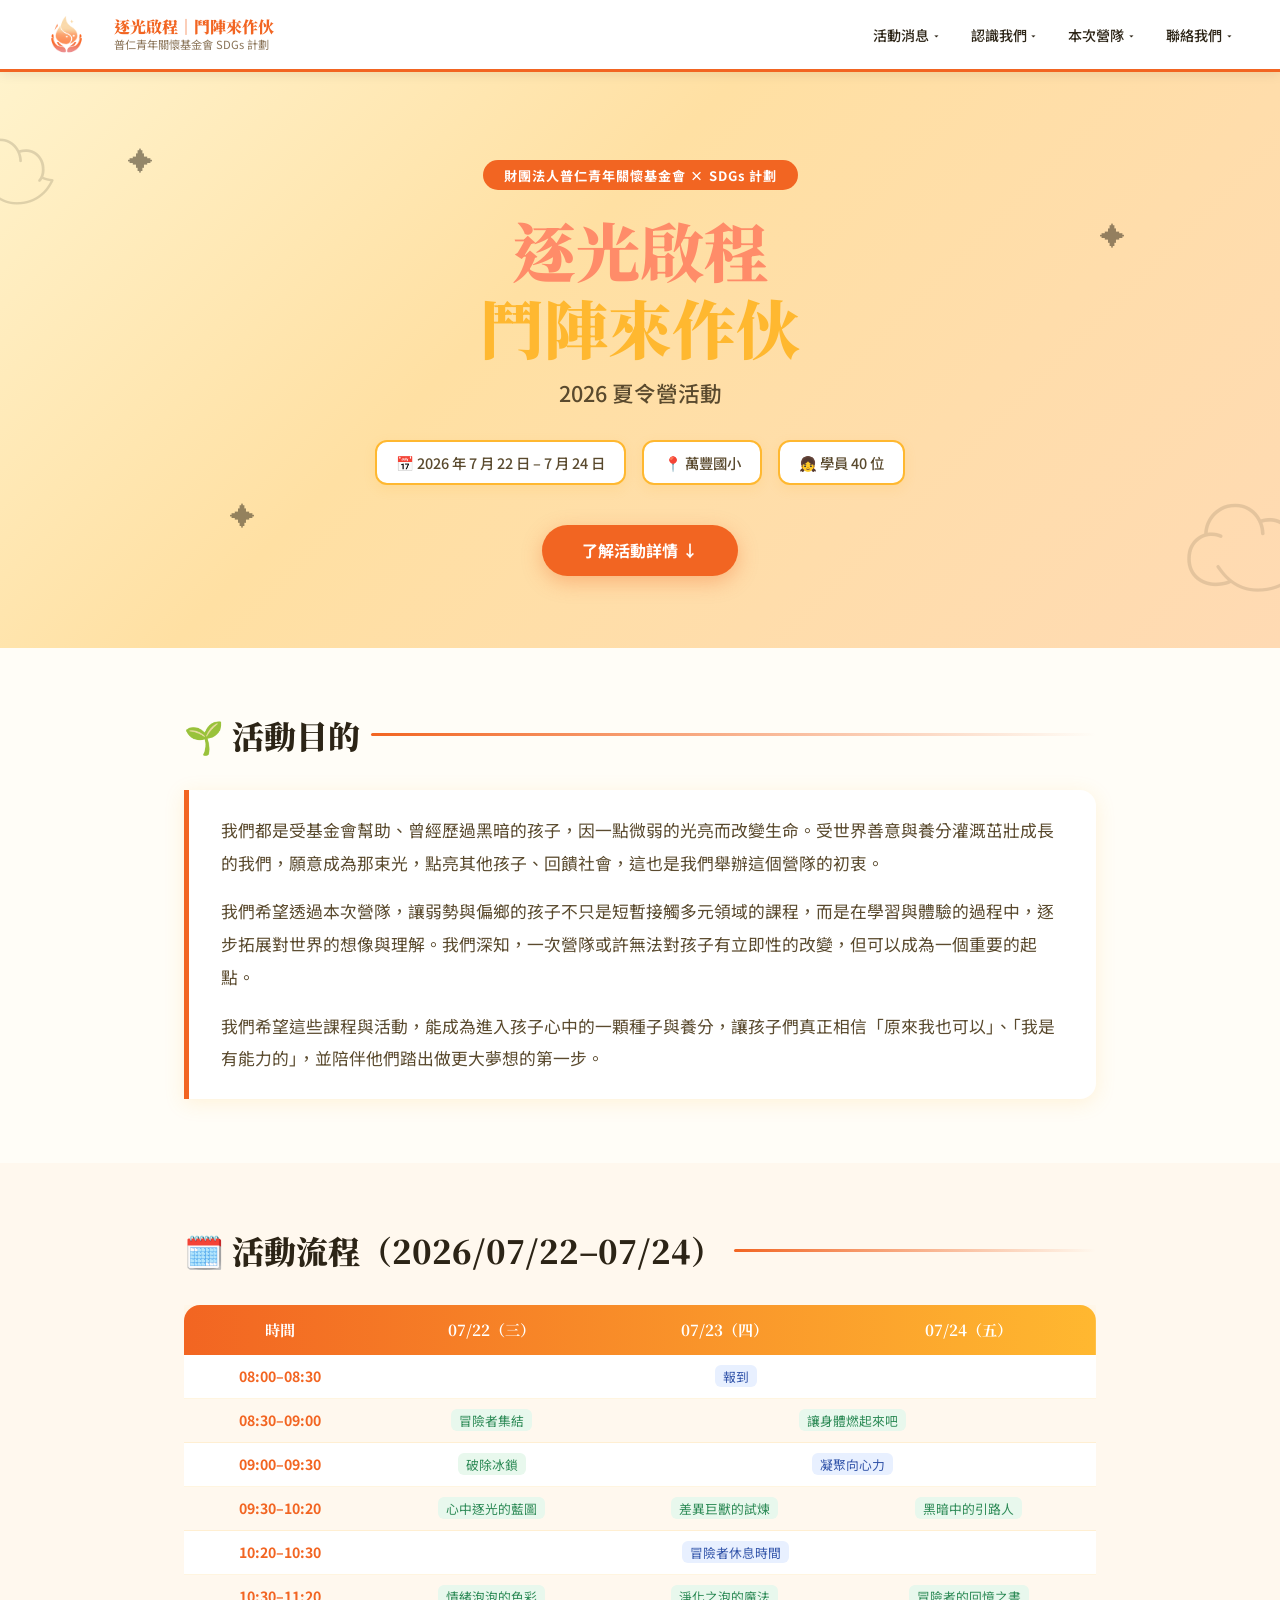
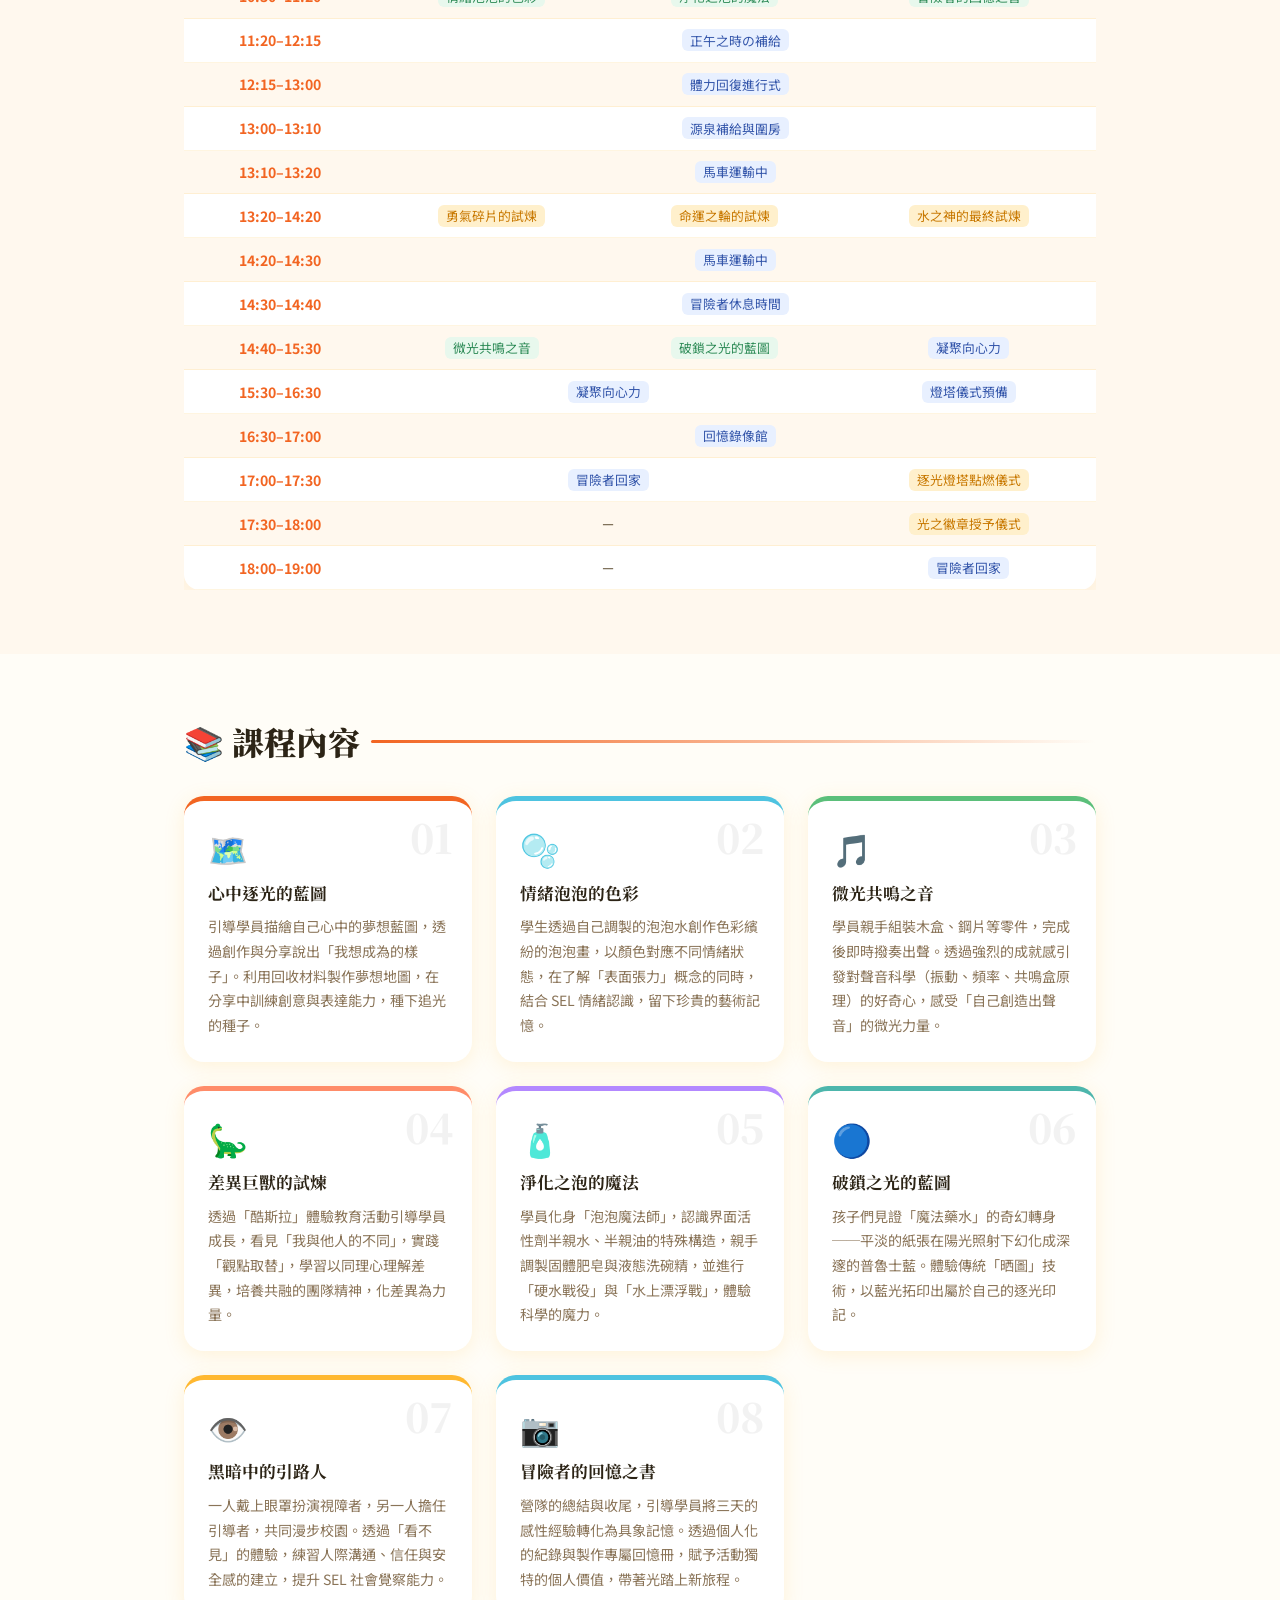
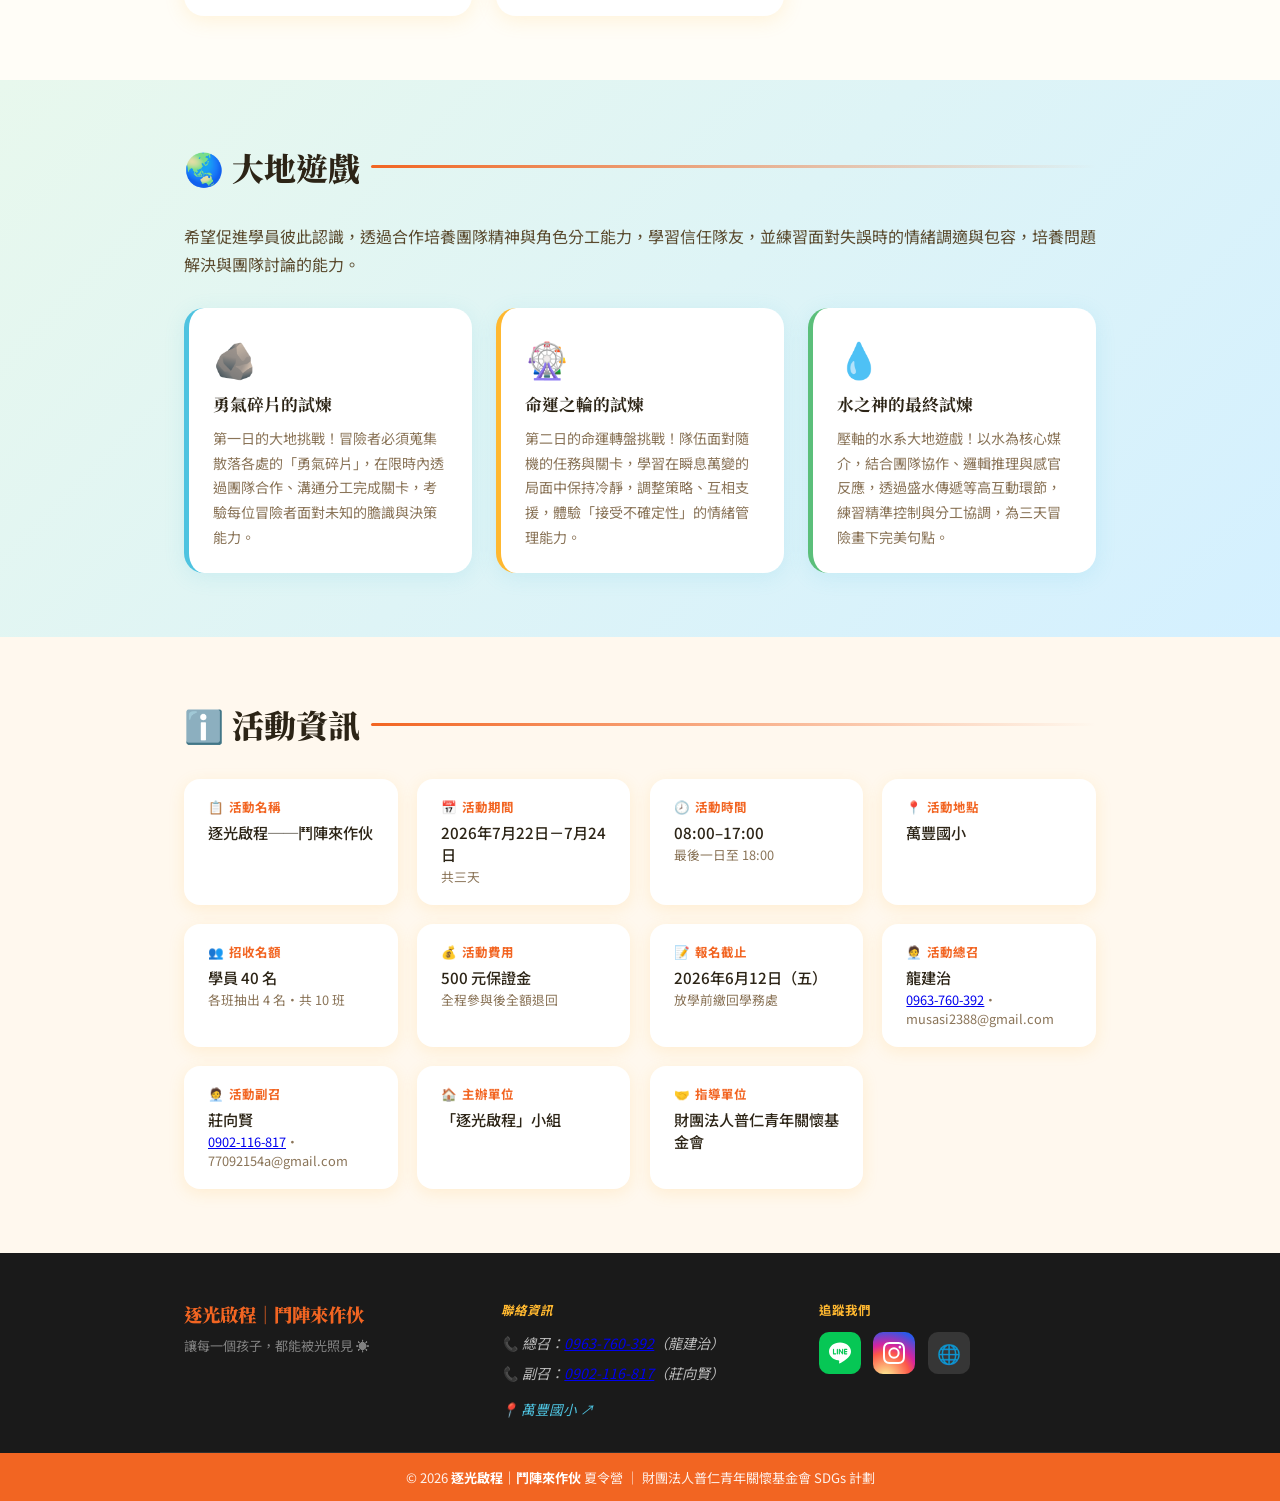
==== commit 0c20521b: "perf: image WebP, JSON-LD, tel: links, <address> semantics - Delete unused 有底色無字.png (569 KB) - Add " ====
--- a/index.html
+++ b/index.html
@@ -13,6 +13,29 @@
   <meta property="og:image" content="https://jojo082708.github.io/camp-2026/全透明檔.png" />
   <meta property="og:url" content="https://jojo082708.github.io/camp-2026/" />
   <meta property="og:type" content="website" />
+  <script type="application/ld+json">
+  {
+    "@context": "https://schema.org",
+    "@type": "Event",
+    "name": "逐光啟程｜鬥陣來作伙 夏令營 2026",
+    "description": "財團法人普仁青年關懷基金會 SDGs 計劃，服務萬豐國小偏鄉學童 40 名。",
+    "startDate": "2026-07-22T08:00",
+    "endDate": "2026-07-24T18:00",
+    "eventStatus": "https://schema.org/EventScheduled",
+    "eventAttendanceMode": "https://schema.org/OfflineEventAttendanceMode",
+    "location": {
+      "@type": "Place",
+      "name": "萬豐國小",
+      "address": { "@type": "PostalAddress", "addressCountry": "TW" }
+    },
+    "organizer": {
+      "@type": "Organization",
+      "name": "財團法人普仁青年關懷基金會",
+      "url": "https://www.you-care.org.tw/"
+    },
+    "url": "https://jojo082708.github.io/camp-2026/"
+  }
+  </script>
   <link rel="preconnect" href="https://fonts.googleapis.com" />
   <link rel="preconnect" href="https://fonts.gstatic.com" crossorigin />
   <link href="https://fonts.googleapis.com/css2?family=Noto+Serif+TC:wght@400;700;900&family=Noto+Sans+TC:wght@400;500;700&display=swap" rel="stylesheet" />
@@ -208,12 +231,12 @@
   </style>
 </head>
 <body>
-<div id="logo-intro" aria-hidden="true"><img class="intro-logo" src="全透明檔.png" alt="Logo" /></div>
+<div id="logo-intro" aria-hidden="true"><picture><source srcset="全透明檔.webp" type="image/webp"><img class="intro-logo" src="全透明檔.png" alt="Logo" /></picture></div>
 
 <!-- NAV -->
 <nav>
   <a href="index.html" class="nav-logo">
-    <img src="全透明檔.png" alt="普仁青年關懷基金會" onerror="this.style.display='none';" />
+    <picture><source srcset="全透明檔.webp" type="image/webp"><img src="全透明檔.png" alt="普仁青年關懷基金會" onerror="this.style.display='none';" /></picture>
     <div class="nav-logo-fallback">
       <span class="logo-main">逐光啟程｜鬥陣來作伙</span>
       <span class="logo-sub">普仁青年關懷基金會 SDGs 計劃</span>
@@ -412,8 +435,8 @@
       <div class="info-card"><div class="info-label">👥 招收名額</div><div class="info-value">學員 40 名<small>各班抽出 4 名・共 10 班</small></div></div>
       <div class="info-card"><div class="info-label">💰 活動費用</div><div class="info-value">500 元保證金<small>全程參與後全額退回</small></div></div>
       <div class="info-card"><div class="info-label">📝 報名截止</div><div class="info-value">2026年6月12日（五）<small>放學前繳回學務處</small></div></div>
-      <div class="info-card"><div class="info-label">🧑‍💼 活動總召</div><div class="info-value">龍建治<small>0963-760-392・musasi2388@gmail.com</small></div></div>
-      <div class="info-card"><div class="info-label">🧑‍💼 活動副召</div><div class="info-value">莊向賢<small>0902-116-817・77092154a@gmail.com</small></div></div>
+      <div class="info-card"><div class="info-label">🧑‍💼 活動總召</div><div class="info-value">龍建治<small><a href="tel:+886963760392">0963-760-392</a>・musasi2388@gmail.com</small></div></div>
+      <div class="info-card"><div class="info-label">🧑‍💼 活動副召</div><div class="info-value">莊向賢<small><a href="tel:+886902116817">0902-116-817</a>・77092154a@gmail.com</small></div></div>
       <div class="info-card"><div class="info-label">🏠 主辦單位</div><div class="info-value">「逐光啟程」小組</div></div>
       <div class="info-card"><div class="info-label">🤝 指導單位</div><div class="info-value">財團法人普仁青年關懷基金會</div></div>
     </div>
@@ -427,14 +450,14 @@
       <span class="footer-logo-text">逐光啟程｜鬥陣來作伙</span>
       <p class="footer-tagline">讓每一個孩子，都能被光照見 ☀️</p>
     </div>
-    <div class="footer-contact">
+    <address class="footer-contact">
       <div class="footer-section-label">聯絡資訊</div>
-      <p>📞 總召：0963-760-392（龍建治）</p>
-      <p>📞 副召：0902-116-817（莊向賢）</p>
+      <p>📞 總召：<a href="tel:+886963760392">0963-760-392</a>（龍建治）</p>
+      <p>📞 副召：<a href="tel:+886902116817">0902-116-817</a>（莊向賢）</p>
       <a class="footer-map-link" href="https://maps.google.com/?q=萬豐國小" target="_blank" rel="noopener noreferrer">
         📍 萬豐國小 ↗
       </a>
-    </div>
+    </address>
     <div class="footer-social-block">
       <div class="footer-section-label">追蹤我們</div>
       <div class="footer-socials">
